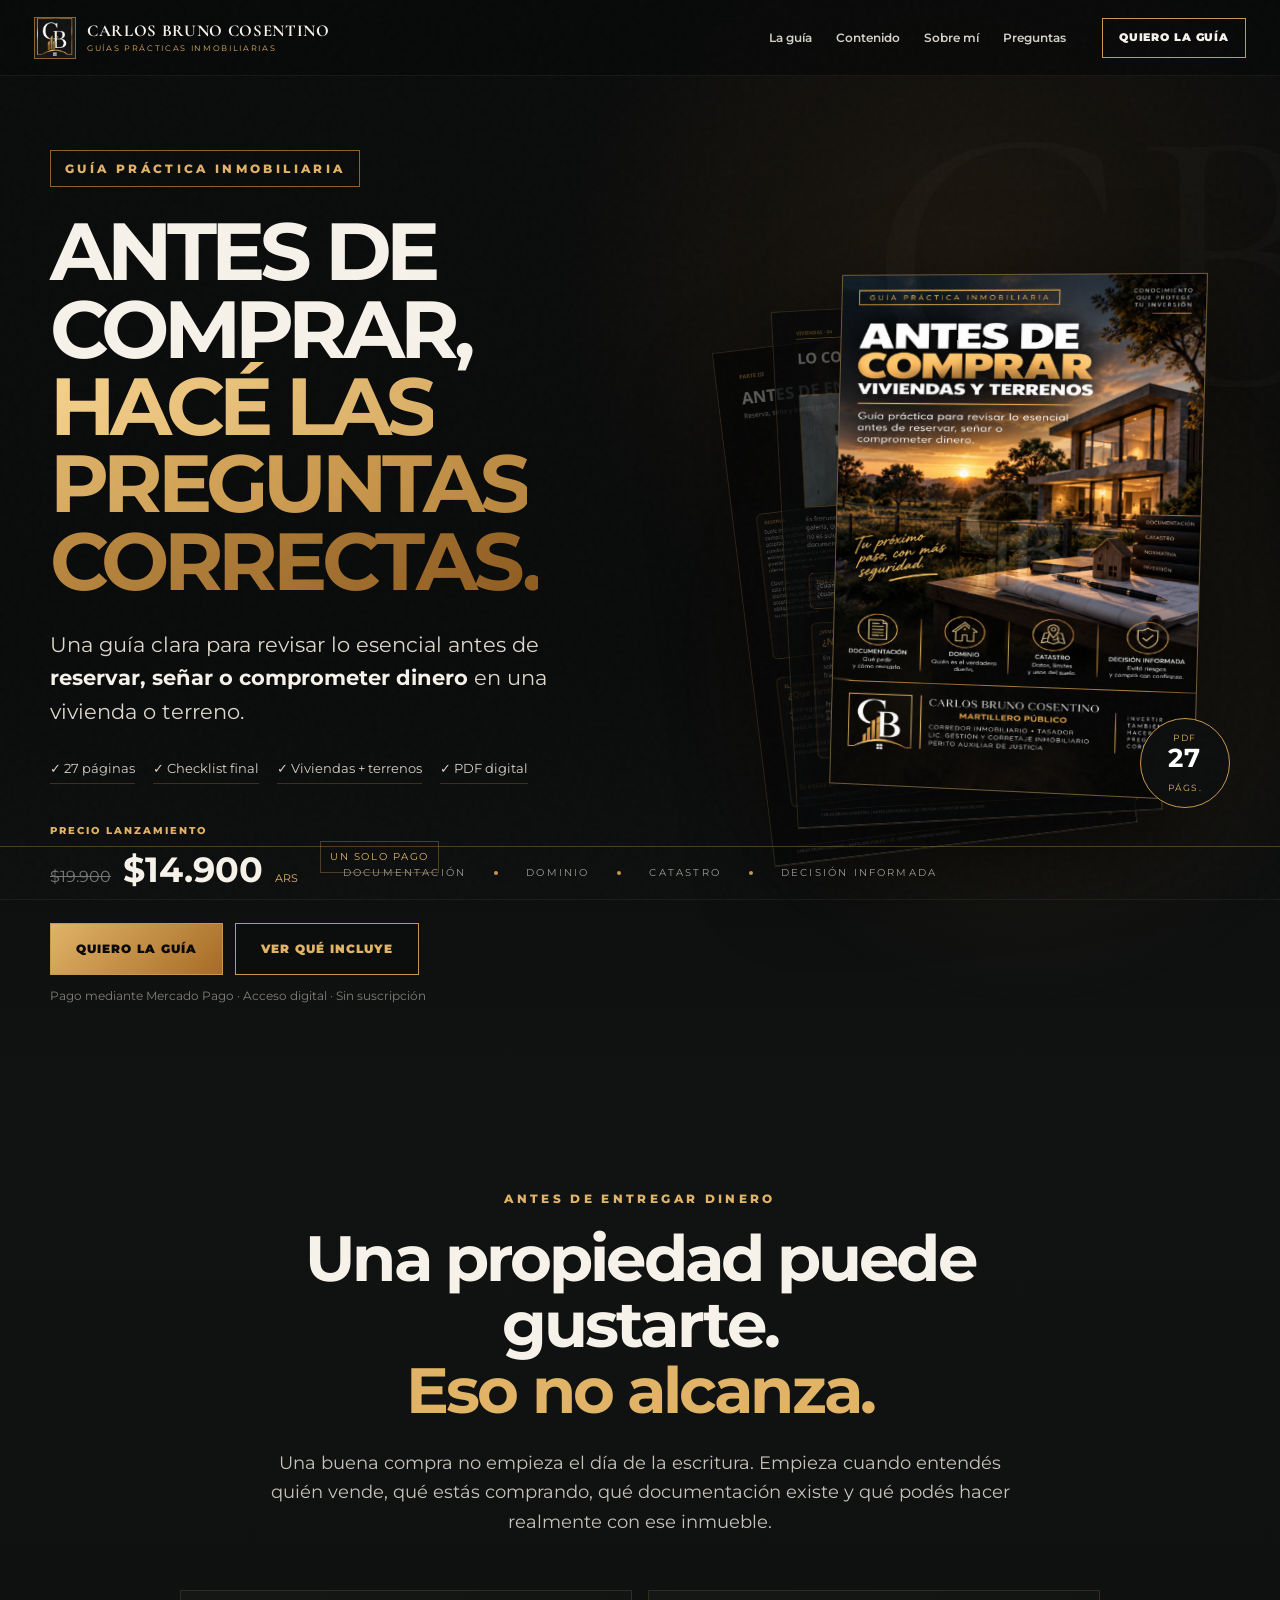
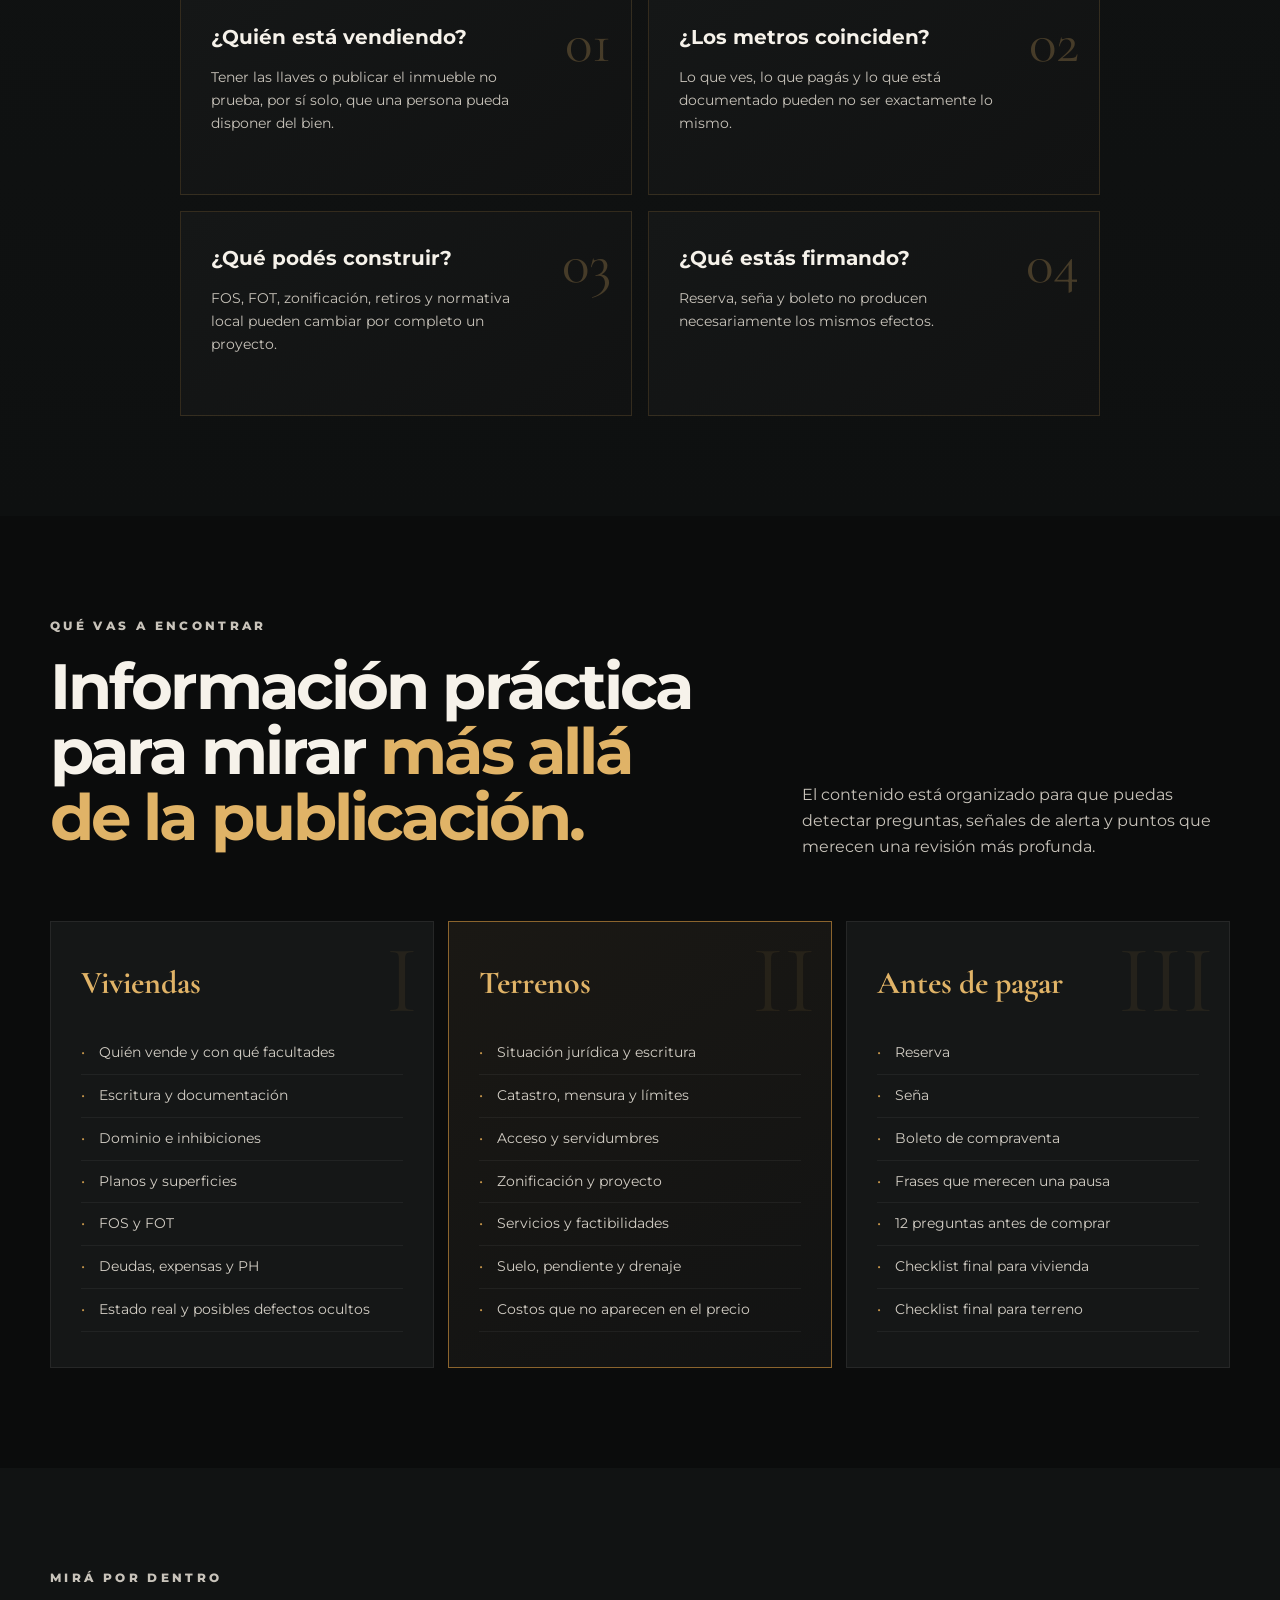
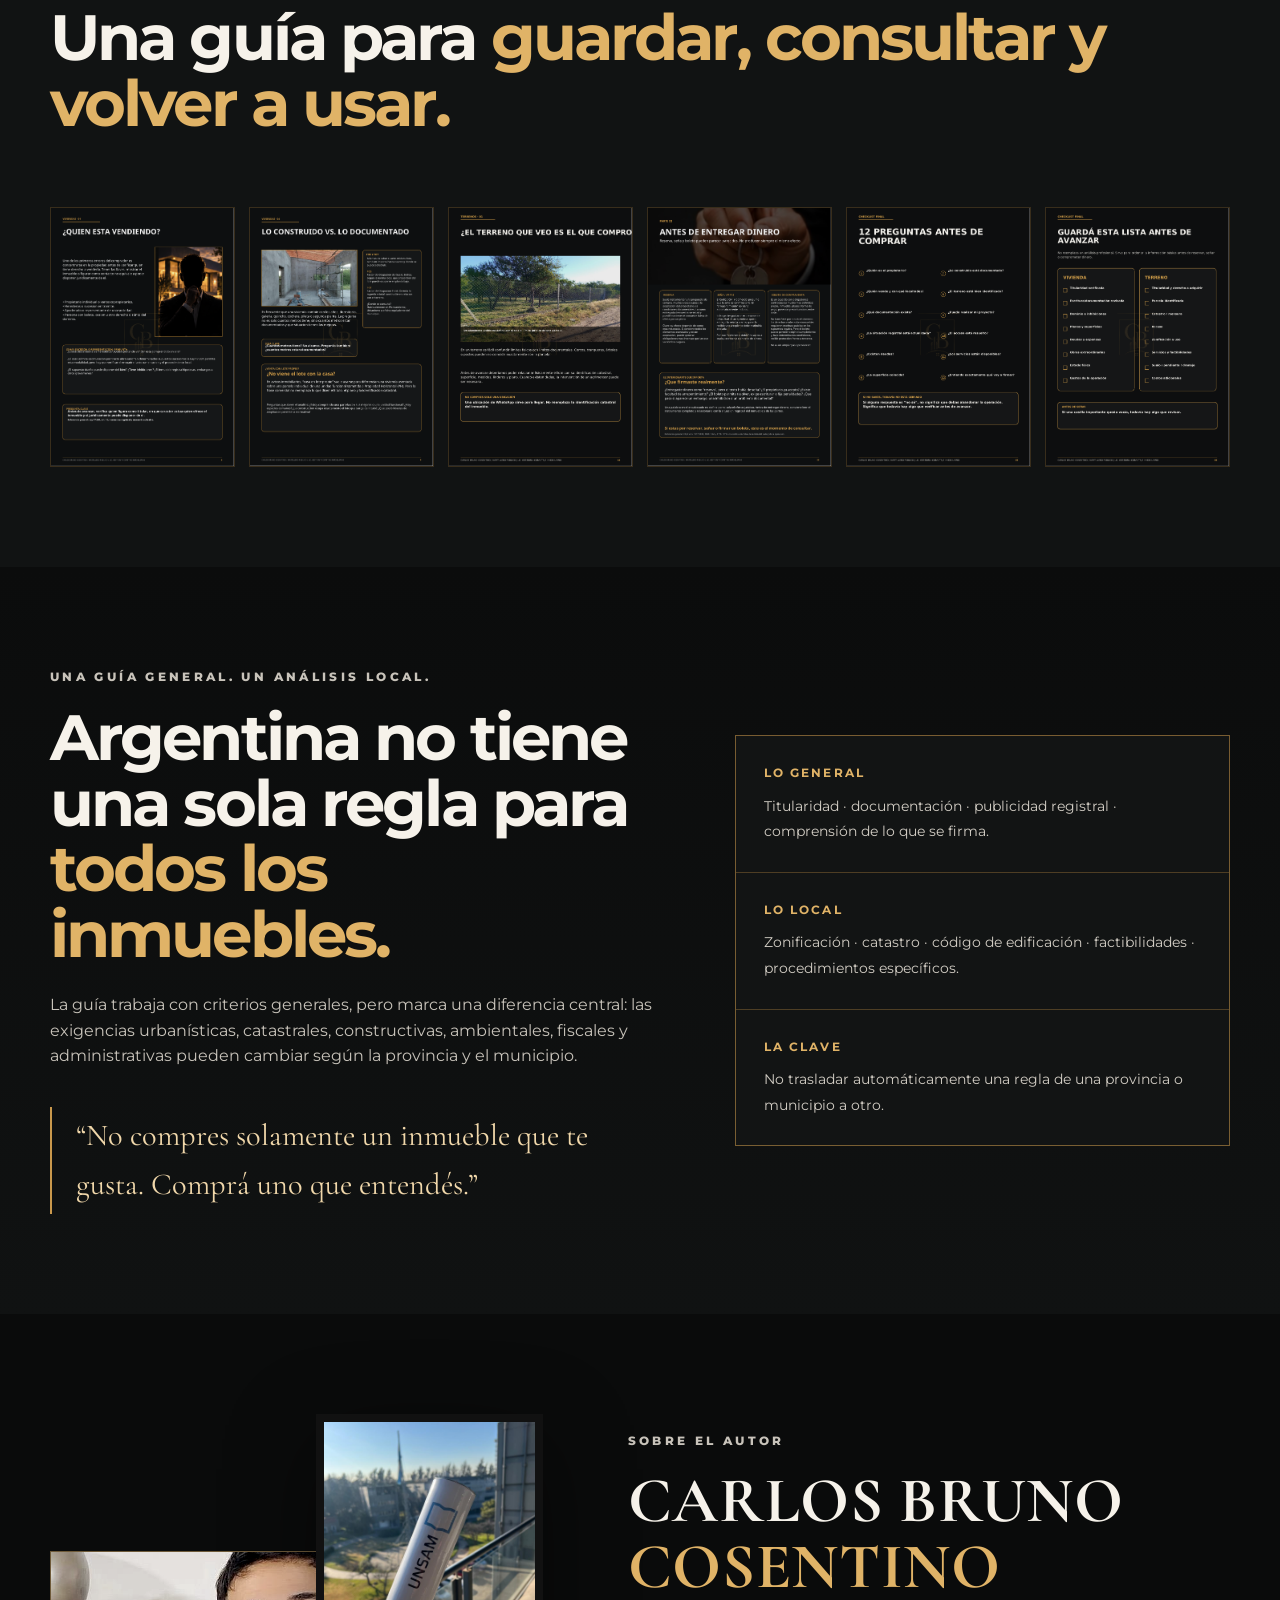
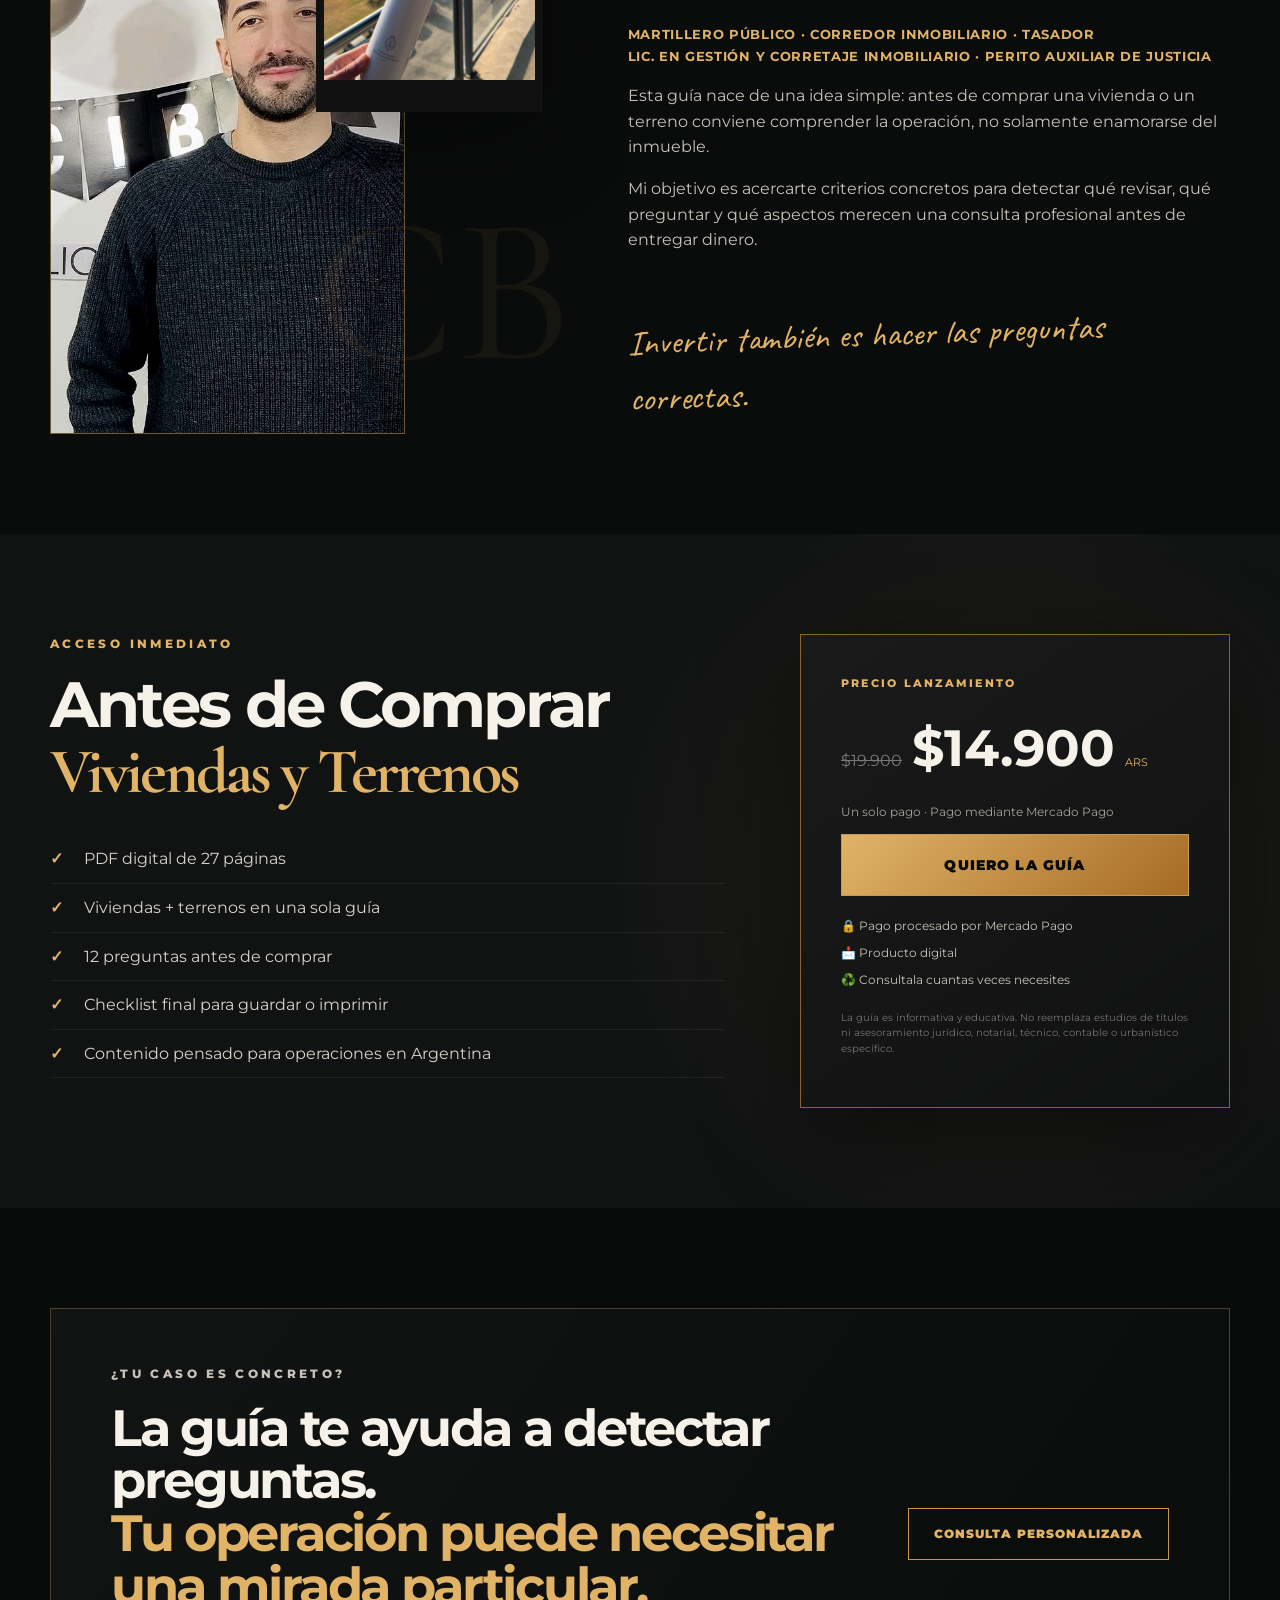
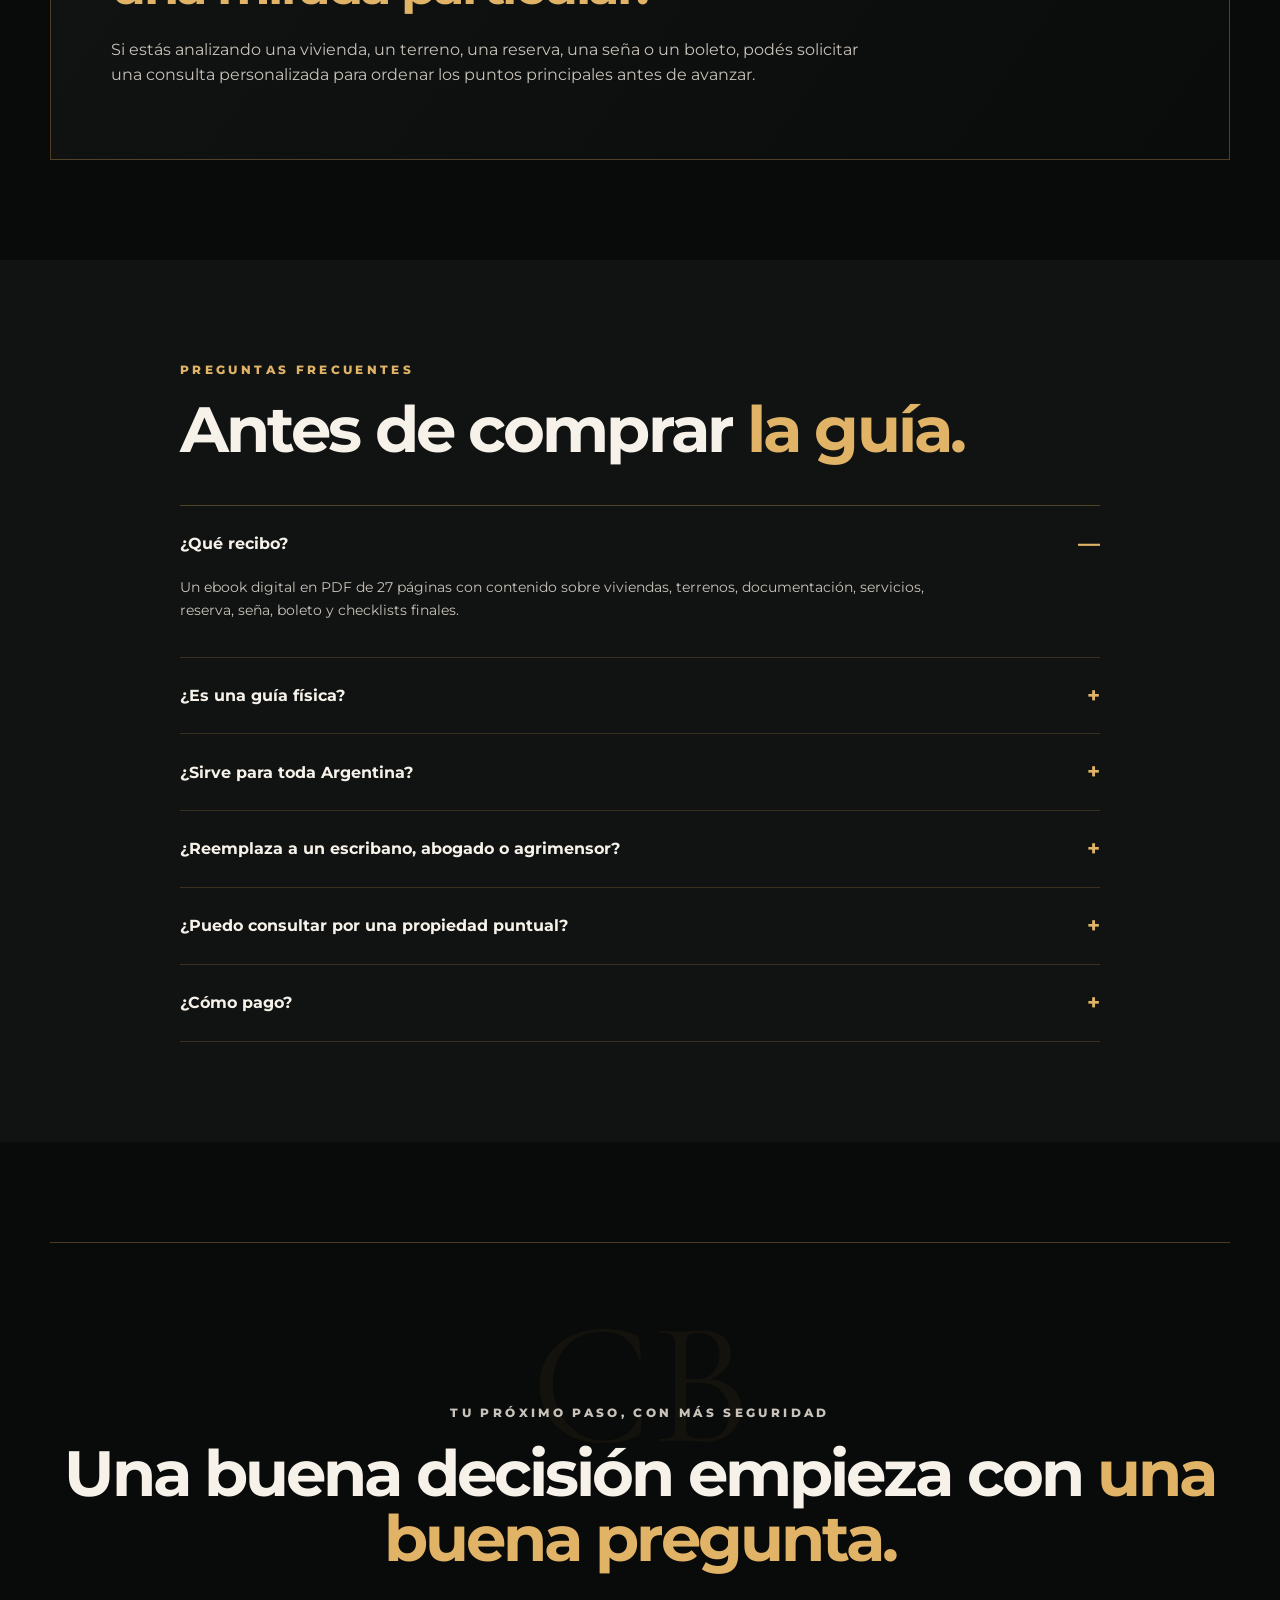
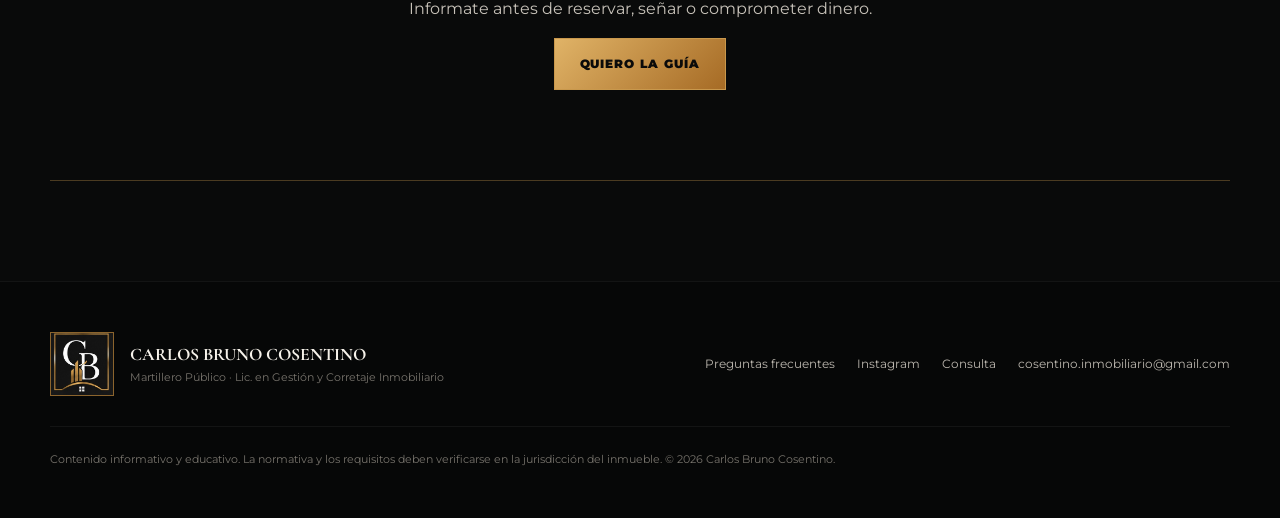
==== index.html @ 912abb5a "Add files via upload" ====
<!doctype html>
<html lang="es-AR">
<head>
  <meta charset="utf-8" />
  <meta name="viewport" content="width=device-width, initial-scale=1" />
  <meta name="theme-color" content="#0b0c0c" />
  <title>Antes de Comprar | Viviendas y Terrenos — Carlos Bruno Cosentino</title>
  <meta name="description" content="Guía práctica para revisar lo esencial antes de reservar, señar o comprometer dinero en la compra de una vivienda o terreno." />
  <meta property="og:title" content="Antes de Comprar — Viviendas y Terrenos" />
  <meta property="og:description" content="Qué revisar antes de reservar, señar o comprometer dinero." />
  <meta property="og:type" content="product" />
  <meta property="og:image" content="assets/ebook-cover.png" />
  <meta name="twitter:card" content="summary_large_image" />
  <link rel="icon" href="assets/favicon.png" />
  <link rel="preconnect" href="https://fonts.googleapis.com" />
  <link rel="preconnect" href="https://fonts.gstatic.com" crossorigin />
  <link href="https://fonts.googleapis.com/css2?family=Caveat:wght@600&family=Cormorant+Garamond:wght@600;700&family=Montserrat:wght@400;500;600;700;800;900&display=swap" rel="stylesheet" />
  <link rel="stylesheet" href="styles.css" />
  <script type="application/ld+json">
  {
    "@context":"https://schema.org",
    "@type":"Product",
    "name":"Antes de Comprar — Viviendas y Terrenos",
    "description":"Guía práctica para revisar lo esencial antes de reservar, señar o comprometer dinero.",
    "brand":{"@type":"Brand","name":"Carlos Bruno Cosentino"},
    "offers":{"@type":"Offer","priceCurrency":"ARS","price":"14900","availability":"https://schema.org/InStock"}
  }
  </script>
</head>
<body>
  <div class="noise" aria-hidden="true"></div>

  <header class="site-header">
    <a class="brand" href="#inicio" aria-label="Inicio">
      <img src="assets/logo-cb.png" alt="Logo CB" />
      <span>
        <b>CARLOS BRUNO COSENTINO</b>
        <small>GUÍAS PRÁCTICAS INMOBILIARIAS</small>
      </span>
    </a>
    <nav aria-label="Principal">
      <a href="#guia">La guía</a>
      <a href="#contenido">Contenido</a>
      <a href="#autor">Sobre mí</a>
      <a href="#faq">Preguntas</a>
    </nav>
    <a class="btn btn-small js-buy" href="#comprar">QUIERO LA GUÍA</a>
  </header>

  <main>
    <section id="inicio" class="hero section-dark">
      <div class="hero-glow"></div>
      <div class="wrap hero-grid">
        <div class="hero-copy reveal">
          <div class="eyebrow">GUÍA PRÁCTICA INMOBILIARIA</div>
          <h1>Antes de comprar,<br><span>hacé las preguntas correctas.</span></h1>
          <p class="lead">Una guía clara para revisar lo esencial antes de <strong>reservar, señar o comprometer dinero</strong> en una vivienda o terreno.</p>

          <div class="hero-points">
            <span>✓ 27 páginas</span>
            <span>✓ Checklist final</span>
            <span>✓ Viviendas + terrenos</span>
            <span>✓ PDF digital</span>
          </div>

          <div class="price-line">
            <div>
              <small>PRECIO LANZAMIENTO</small>
              <div class="prices"><del data-regular>$19.900</del><strong data-launch>$14.900</strong><em>ARS</em></div>
            </div>
            <span class="badge">UN SOLO PAGO</span>
          </div>

          <div class="hero-actions">
            <a class="btn btn-primary js-buy" href="#comprar">QUIERO LA GUÍA</a>
            <a class="btn btn-ghost" href="#contenido">VER QUÉ INCLUYE</a>
          </div>
          <p class="microcopy">Pago mediante Mercado Pago · Acceso digital · Sin suscripción</p>
          <div id="countdown" class="countdown" hidden></div>
        </div>

        <div class="book-stage reveal delay-1" aria-label="Vista previa del ebook">
          <div class="book-shadow"></div>
          <div class="book-pages back-one"><img src="assets/page-23.png" alt="Vista previa de una página del ebook" /></div>
          <div class="book-pages back-two"><img src="assets/page-9.png" alt="Vista previa de una página del ebook" /></div>
          <div class="book-cover"><img src="assets/ebook-cover.png" alt="Portada Antes de Comprar — Viviendas y Terrenos" /></div>
          <div class="book-stamp">PDF<br><b>27</b><br>PÁGS.</div>
        </div>
      </div>
      <div class="trust-strip">
        <span>DOCUMENTACIÓN</span><i></i><span>DOMINIO</span><i></i><span>CATASTRO</span><i></i><span>DECISIÓN INFORMADA</span>
      </div>
    </section>

    <section id="guia" class="section problem-section">
      <div class="wrap narrow">
        <p class="kicker">ANTES DE ENTREGAR DINERO</p>
        <h2>Una propiedad puede gustarte.<br><span>Eso no alcanza.</span></h2>
        <p class="intro">Una buena compra no empieza el día de la escritura. Empieza cuando entendés quién vende, qué estás comprando, qué documentación existe y qué podés hacer realmente con ese inmueble.</p>

        <div class="question-grid">
          <article><span>01</span><h3>¿Quién está vendiendo?</h3><p>Tener las llaves o publicar el inmueble no prueba, por sí solo, que una persona pueda disponer del bien.</p></article>
          <article><span>02</span><h3>¿Los metros coinciden?</h3><p>Lo que ves, lo que pagás y lo que está documentado pueden no ser exactamente lo mismo.</p></article>
          <article><span>03</span><h3>¿Qué podés construir?</h3><p>FOS, FOT, zonificación, retiros y normativa local pueden cambiar por completo un proyecto.</p></article>
          <article><span>04</span><h3>¿Qué estás firmando?</h3><p>Reserva, seña y boleto no producen necesariamente los mismos efectos.</p></article>
        </div>
      </div>
    </section>

    <section id="contenido" class="section contents-section">
      <div class="wrap">
        <div class="section-heading">
          <div>
            <p class="kicker">QUÉ VAS A ENCONTRAR</p>
            <h2>Información práctica para mirar <span>más allá de la publicación.</span></h2>
          </div>
          <p>El contenido está organizado para que puedas detectar preguntas, señales de alerta y puntos que merecen una revisión más profunda.</p>
        </div>

        <div class="content-cards">
          <article class="content-card">
            <div class="num">I</div>
            <h3>Viviendas</h3>
            <ul>
              <li>Quién vende y con qué facultades</li>
              <li>Escritura y documentación</li>
              <li>Dominio e inhibiciones</li>
              <li>Planos y superficies</li>
              <li>FOS y FOT</li>
              <li>Deudas, expensas y PH</li>
              <li>Estado real y posibles defectos ocultos</li>
            </ul>
          </article>
          <article class="content-card highlighted">
            <div class="num">II</div>
            <h3>Terrenos</h3>
            <ul>
              <li>Situación jurídica y escritura</li>
              <li>Catastro, mensura y límites</li>
              <li>Acceso y servidumbres</li>
              <li>Zonificación y proyecto</li>
              <li>Servicios y factibilidades</li>
              <li>Suelo, pendiente y drenaje</li>
              <li>Costos que no aparecen en el precio</li>
            </ul>
          </article>
          <article class="content-card">
            <div class="num">III</div>
            <h3>Antes de pagar</h3>
            <ul>
              <li>Reserva</li>
              <li>Seña</li>
              <li>Boleto de compraventa</li>
              <li>Frases que merecen una pausa</li>
              <li>12 preguntas antes de comprar</li>
              <li>Checklist final para vivienda</li>
              <li>Checklist final para terreno</li>
            </ul>
          </article>
        </div>
      </div>
    </section>

    <section class="section preview-section">
      <div class="wrap">
        <div class="section-heading compact">
          <div>
            <p class="kicker">MIRÁ POR DENTRO</p>
            <h2>Una guía para <span>guardar, consultar y volver a usar.</span></h2>
          </div>
        </div>
        <div class="preview-grid">
          <button class="preview-item" data-image="assets/page-6.png"><img src="assets/page-6.png" alt="Página sobre quién está vendiendo"><span>Quién está vendiendo</span></button>
          <button class="preview-item" data-image="assets/page-9.png"><img src="assets/page-9.png" alt="Página sobre lo construido y documentado"><span>Lo construido vs. documentado</span></button>
          <button class="preview-item" data-image="assets/page-14.png"><img src="assets/page-14.png" alt="Página sobre identificación del terreno"><span>Identificación del terreno</span></button>
          <button class="preview-item" data-image="assets/page-23.png"><img src="assets/page-23.png" alt="Página sobre reserva seña y boleto"><span>Reserva, seña y boleto</span></button>
          <button class="preview-item" data-image="assets/page-25.png"><img src="assets/page-25.png" alt="Página de preguntas clave"><span>12 preguntas clave</span></button>
          <button class="preview-item" data-image="assets/page-26.png"><img src="assets/page-26.png" alt="Checklist final"><span>Checklist final</span></button>
        </div>
      </div>
    </section>

    <section class="section value-section">
      <div class="wrap value-grid">
        <div>
          <p class="kicker">UNA GUÍA GENERAL. UN ANÁLISIS LOCAL.</p>
          <h2>Argentina no tiene una sola regla para <span>todos los inmuebles.</span></h2>
          <p>La guía trabaja con criterios generales, pero marca una diferencia central: las exigencias urbanísticas, catastrales, constructivas, ambientales, fiscales y administrativas pueden cambiar según la provincia y el municipio.</p>
          <blockquote>“No compres solamente un inmueble que te gusta. Comprá uno que entendés.”</blockquote>
        </div>
        <div class="value-panel">
          <div><b>LO GENERAL</b><span>Titularidad · documentación · publicidad registral · comprensión de lo que se firma.</span></div>
          <div><b>LO LOCAL</b><span>Zonificación · catastro · código de edificación · factibilidades · procedimientos específicos.</span></div>
          <div><b>LA CLAVE</b><span>No trasladar automáticamente una regla de una provincia o municipio a otro.</span></div>
        </div>
      </div>
    </section>

    <section id="autor" class="section author-section">
      <div class="wrap author-grid">
        <div class="author-visual">
          <img class="author-photo" src="assets/autor.jpg" alt="Carlos Bruno Cosentino" />
          <img class="degree-photo" src="assets/titulo-unsam.jpg" alt="Título UNSAM" />
          <div class="author-watermark">CB</div>
        </div>
        <div class="author-copy">
          <p class="kicker">SOBRE EL AUTOR</p>
          <h2>Carlos Bruno<br><span>Cosentino</span></h2>
          <p class="credentials">Martillero Público · Corredor Inmobiliario · Tasador<br>Lic. en Gestión y Corretaje Inmobiliario · Perito Auxiliar de Justicia</p>
          <p>Esta guía nace de una idea simple: antes de comprar una vivienda o un terreno conviene comprender la operación, no solamente enamorarse del inmueble.</p>
          <p>Mi objetivo es acercarte criterios concretos para detectar qué revisar, qué preguntar y qué aspectos merecen una consulta profesional antes de entregar dinero.</p>
          <div class="signature">Invertir también es hacer las preguntas correctas.</div>
        </div>
      </div>
    </section>

    <section id="comprar" class="section offer-section">
      <div class="wrap offer-wrap">
        <div class="offer-copy">
          <p class="kicker">ACCESO INMEDIATO</p>
          <h2>Antes de Comprar<br><span>Viviendas y Terrenos</span></h2>
          <ul class="check-list">
            <li>PDF digital de 27 páginas</li>
            <li>Viviendas + terrenos en una sola guía</li>
            <li>12 preguntas antes de comprar</li>
            <li>Checklist final para guardar o imprimir</li>
            <li>Contenido pensado para operaciones en Argentina</li>
          </ul>
        </div>
        <div class="checkout-card">
          <div class="launch-label">PRECIO LANZAMIENTO</div>
          <div class="checkout-price"><del data-regular>$19.900</del><strong data-launch>$14.900</strong><span>ARS</span></div>
          <p>Un solo pago · Pago mediante Mercado Pago</p>
          <a class="btn btn-primary btn-wide js-buy" href="#">QUIERO LA GUÍA</a>
          <div class="checkout-security">
            <span>🔒 Pago procesado por Mercado Pago</span>
            <span>📩 Producto digital</span>
            <span>♻️ Consultala cuantas veces necesites</span>
          </div>
          <p class="tiny">La guía es informativa y educativa. No reemplaza estudios de títulos ni asesoramiento jurídico, notarial, técnico, contable o urbanístico específico.</p>
        </div>
      </div>
    </section>

    <section class="section consultation-section">
      <div class="wrap consultation-card">
        <div>
          <p class="kicker">¿TU CASO ES CONCRETO?</p>
          <h2>La guía te ayuda a detectar preguntas.<br><span>Tu operación puede necesitar una mirada particular.</span></h2>
          <p>Si estás analizando una vivienda, un terreno, una reserva, una seña o un boleto, podés solicitar una consulta personalizada para ordenar los puntos principales antes de avanzar.</p>
        </div>
        <a class="btn btn-ghost js-whatsapp" href="#">CONSULTA PERSONALIZADA</a>
      </div>
    </section>

    <section id="faq" class="section faq-section">
      <div class="wrap narrow">
        <p class="kicker">PREGUNTAS FRECUENTES</p>
        <h2>Antes de comprar <span>la guía.</span></h2>
        <div class="faq-list">
          <details open><summary>¿Qué recibo?</summary><p>Un ebook digital en PDF de 27 páginas con contenido sobre viviendas, terrenos, documentación, servicios, reserva, seña, boleto y checklists finales.</p></details>
          <details><summary>¿Es una guía física?</summary><p>No. Es un producto digital pensado para leer desde celular, tablet o computadora y guardar como material de consulta.</p></details>
          <details><summary>¿Sirve para toda Argentina?</summary><p>Presenta criterios generales. Las normas y procedimientos específicos pueden variar según la provincia, el municipio y las características concretas del inmueble.</p></details>
          <details><summary>¿Reemplaza a un escribano, abogado o agrimensor?</summary><p>No. Es material informativo y educativo. Cuando corresponda, la operación puede requerir la intervención de profesionales específicos.</p></details>
          <details><summary>¿Puedo consultar por una propiedad puntual?</summary><p>Sí. La consulta personalizada es un servicio separado de la compra del ebook.</p></details>
          <details><summary>¿Cómo pago?</summary><p>El botón de compra te lleva al entorno de Mercado Pago una vez configurado el Link de Pago.</p></details>
        </div>
      </div>
    </section>

    <section class="section final-section">
      <div class="wrap final-card">
        <div class="final-mark">CB</div>
        <p class="kicker">TU PRÓXIMO PASO, CON MÁS SEGURIDAD</p>
        <h2>Una buena decisión empieza con <span>una buena pregunta.</span></h2>
        <p>Informate antes de reservar, señar o comprometer dinero.</p>
        <a class="btn btn-primary js-buy" href="#comprar">QUIERO LA GUÍA</a>
      </div>
    </section>
  </main>

  <footer>
    <div class="wrap footer-grid">
      <div class="footer-brand"><img src="assets/logo-cb.png" alt="Logo CB" /><div><b>CARLOS BRUNO COSENTINO</b><span>Martillero Público · Lic. en Gestión y Corretaje Inmobiliario</span></div></div>
      <div class="footer-links"><a href="#faq">Preguntas frecuentes</a><a class="js-instagram" href="#">Instagram</a><a class="js-whatsapp" href="#">Consulta</a><a class="js-email" href="#">Email</a></div>
      <p class="legal">Contenido informativo y educativo. La normativa y los requisitos deben verificarse en la jurisdicción del inmueble. © <span id="year"></span> Carlos Bruno Cosentino.</p>
    </div>
  </footer>

  <a class="mobile-buy js-buy" href="#comprar"><span>QUIERO LA GUÍA</span><b data-launch>$14.900</b></a>

  <dialog id="configDialog" class="config-dialog">
    <button class="dialog-close" aria-label="Cerrar">×</button>
    <div class="dialog-icon">CB</div>
    <h3>Falta completar un dato de contacto</h3>
    <p>La landing está lista. Para activar el botón de compra, pegá tu Link de Pago en <code>config.js</code>.</p>
    <p class="dialog-note">La compra ya está conectada a Mercado Pago. Podés agregar WhatsApp más adelante si querés usarlo para consultas.</p>
  </dialog>

  <dialog id="imageDialog" class="image-dialog">
    <button class="dialog-close" aria-label="Cerrar">×</button>
    <img src="" alt="Vista ampliada del ebook" />
  </dialog>

  <script src="config.js"></script>
  <script src="script.js"></script>
</body>
</html>
---- styles.css ----
:root{
  --bg:#0b0c0c; --bg2:#111313; --panel:#151717; --panel2:#1a1c1c;
  --gold:#c9984c; --gold2:#e0b367; --gold3:#8b642d; --white:#f6f2ea;
  --muted:#c8c3ba; --muted2:#8f8d86; --line:rgba(201,152,76,.34);
  --shadow:0 25px 90px rgba(0,0,0,.45);
  --radius:22px; --wrap:1180px;
}
*{box-sizing:border-box} html{scroll-behavior:smooth} body{margin:0;background:var(--bg);color:var(--white);font-family:Montserrat,Arial,sans-serif;line-height:1.6;overflow-x:hidden} body::selection{background:var(--gold);color:#080808}
a{color:inherit;text-decoration:none} img{max-width:100%;display:block} button{font:inherit}
.noise{pointer-events:none;position:fixed;inset:0;z-index:1000;opacity:.025;background-image:url("data:image/svg+xml,%3Csvg viewBox='0 0 180 180' xmlns='http://www.w3.org/2000/svg'%3E%3Cfilter id='n'%3E%3CfeTurbulence type='fractalNoise' baseFrequency='.9' numOctaves='4' stitchTiles='stitch'/%3E%3C/filter%3E%3Crect width='100%25' height='100%25' filter='url(%23n)' opacity='.8'/%3E%3C/svg%3E")}
.wrap{width:min(calc(100% - 44px),var(--wrap));margin:auto}.narrow{max-width:920px}.section{padding:100px 0;position:relative}.section-dark{background:#090a0a}.kicker,.eyebrow{font-size:.75rem;letter-spacing:.28em;color:var(--gold2);font-weight:800}.kicker{margin:0 0 18px}.eyebrow{display:inline-flex;border:1px solid var(--gold3);padding:8px 14px;margin-bottom:26px}.section h2{font-size:clamp(2.1rem,5vw,4.4rem);line-height:1.03;margin:0 0 24px;letter-spacing:-.045em}.section h2 span{color:var(--gold2)}.intro{font-size:1.15rem;color:var(--muted);max-width:760px}.lead{font-size:clamp(1.05rem,2.1vw,1.3rem);color:#ddd7cc;max-width:690px}.lead strong{color:var(--white)}
.site-header{position:fixed;z-index:100;top:0;left:0;right:0;height:76px;display:flex;align-items:center;gap:36px;padding:0 34px;background:rgba(8,9,9,.78);backdrop-filter:blur(14px);border-bottom:1px solid rgba(255,255,255,.06)}.brand{display:flex;align-items:center;gap:11px;margin-right:auto}.brand img{width:42px;height:42px;object-fit:cover;object-position:left bottom;border:1px solid var(--gold3)}.brand span{display:grid;line-height:1.1}.brand b{font-family:"Cormorant Garamond",serif;font-size:1.04rem;letter-spacing:.04em}.brand small{font-size:.52rem;letter-spacing:.2em;color:var(--gold2);margin-top:4px}.site-header nav{display:flex;gap:24px;font-size:.77rem;font-weight:600;color:#d4d0c8}.site-header nav a:hover{color:var(--gold2)}
.btn{display:inline-flex;align-items:center;justify-content:center;border:1px solid var(--gold);min-height:52px;padding:0 25px;font-size:.78rem;font-weight:900;letter-spacing:.08em;transition:.22s ease;cursor:pointer}.btn:hover{transform:translateY(-2px);box-shadow:0 10px 40px rgba(201,152,76,.17)}.btn-primary{background:linear-gradient(135deg,var(--gold2),#a66b25);color:#0a0a0a}.btn-ghost{background:rgba(12,13,13,.55);color:var(--gold2)}.btn-small{min-height:40px;padding:0 16px;font-size:.68rem}.btn-wide{width:100%;min-height:62px;font-size:.9rem}
.hero{min-height:940px;padding:150px 0 72px;background:radial-gradient(circle at 75% 25%,rgba(191,130,46,.10),transparent 32%),linear-gradient(180deg,#0b0c0c,#0a0b0b 60%,#111313);overflow:hidden}.hero::after{content:"CB";position:absolute;right:-5%;top:8%;font-family:"Cormorant Garamond",serif;font-size:30vw;line-height:1;color:rgba(255,255,255,.018);pointer-events:none}.hero-glow{position:absolute;inset:auto -10% -15% auto;width:760px;height:760px;background:radial-gradient(circle,rgba(208,151,69,.12),transparent 65%);filter:blur(10px)}.hero-grid{display:grid;grid-template-columns:1.03fr .97fr;gap:70px;align-items:center}.hero-copy h1{font-size:clamp(3rem,6.3vw,6.2rem);line-height:.96;letter-spacing:-.065em;margin:0 0 28px;text-transform:uppercase}.hero-copy h1 span{display:inline;background:linear-gradient(135deg,#f5d28e,var(--gold),#8d5b20);background-clip:text;-webkit-background-clip:text;color:transparent}.hero-points{display:flex;flex-wrap:wrap;gap:9px 18px;margin:30px 0;color:#d7d1c8;font-size:.83rem}.hero-points span{border-bottom:1px solid rgba(201,152,76,.26);padding-bottom:4px}.price-line{display:flex;gap:22px;align-items:center;margin:32px 0 25px}.price-line small{font-size:.62rem;letter-spacing:.2em;color:var(--gold2);font-weight:800}.prices{display:flex;align-items:baseline;gap:12px}.prices del{color:#777;font-size:1rem}.prices strong{font-size:2.2rem;color:var(--white)}.prices em{font-size:.7rem;color:var(--gold2);font-style:normal}.badge{border:1px solid var(--line);color:var(--gold2);font-size:.62rem;letter-spacing:.16em;padding:7px 9px}.hero-actions{display:flex;gap:12px;flex-wrap:wrap}.microcopy{color:#817f78;font-size:.72rem;margin-top:12px}.countdown{margin-top:14px;color:var(--gold2);font-size:.78rem;font-weight:700}
.book-stage{height:660px;position:relative;perspective:1200px}.book-cover,.book-pages{position:absolute;right:6%;top:20px;width:68%;aspect-ratio:1/1.414;overflow:hidden;border:1px solid rgba(226,178,102,.45);box-shadow:var(--shadow);background:#111}.book-cover{z-index:3;transform:rotateY(-7deg) rotateZ(1.5deg)}.book-pages{filter:brightness(.55);opacity:.72}.book-pages.back-one{z-index:1;transform:translate(-90px,55px) rotateZ(-7deg)}.book-pages.back-two{z-index:2;transform:translate(-48px,28px) rotateZ(-3deg)}.book-cover img,.book-pages img{width:100%;height:100%;object-fit:cover}.book-shadow{position:absolute;inset:10% 0 5% 2%;background:radial-gradient(ellipse,rgba(0,0,0,.72),transparent 65%);filter:blur(20px)}.book-stamp{position:absolute;z-index:5;right:0;bottom:16%;width:90px;height:90px;border-radius:50%;background:#0d0e0e;border:1px solid var(--gold);color:var(--gold2);display:grid;place-content:center;text-align:center;font-size:.56rem;letter-spacing:.15em;line-height:1.15}.book-stamp b{font-size:1.6rem;color:white}.trust-strip{position:absolute;bottom:0;left:0;right:0;min-height:54px;border-top:1px solid var(--line);border-bottom:1px solid rgba(255,255,255,.05);display:flex;justify-content:center;align-items:center;gap:28px;color:#9f9b93;font-size:.62rem;letter-spacing:.22em}.trust-strip i{width:4px;height:4px;border-radius:50%;background:var(--gold)}
.problem-section{background:linear-gradient(180deg,#111313,#0e1010)}.problem-section .intro{text-align:center;margin:0 auto 54px}.problem-section .kicker,.problem-section h2{text-align:center}.question-grid{display:grid;grid-template-columns:repeat(2,1fr);gap:16px}.question-grid article{padding:30px;border:1px solid rgba(201,152,76,.18);background:linear-gradient(145deg,#151717,#111212);position:relative;min-height:205px}.question-grid article:hover{border-color:rgba(201,152,76,.55)}.question-grid span{font-family:"Cormorant Garamond",serif;color:rgba(226,179,103,.25);font-size:3.6rem;position:absolute;right:20px;top:6px}.question-grid h3{font-size:1.25rem;margin:0 0 13px}.question-grid p{color:var(--muted);font-size:.9rem;margin:0;max-width:85%}
.contents-section{background:#0b0c0c}.section-heading{display:grid;grid-template-columns:1.1fr .7fr;gap:80px;align-items:end;margin-bottom:46px}.section-heading p{color:var(--muted)}.section-heading.compact{grid-template-columns:1fr}.content-cards{display:grid;grid-template-columns:repeat(3,1fr);gap:14px}.content-card{padding:35px 30px;background:var(--panel);border:1px solid rgba(255,255,255,.07);position:relative;overflow:hidden}.content-card.highlighted{border-color:var(--gold3);background:linear-gradient(150deg,#1a1814,#121313)}.content-card .num{font-family:"Cormorant Garamond",serif;font-size:6rem;color:rgba(201,152,76,.09);position:absolute;right:15px;top:-18px}.content-card h3{font-family:"Cormorant Garamond",serif;font-size:2rem;color:var(--gold2);margin:0 0 24px}.content-card ul{list-style:none;padding:0;margin:0}.content-card li{padding:10px 0 10px 18px;border-bottom:1px solid rgba(255,255,255,.05);font-size:.85rem;color:#d3cec5;position:relative}.content-card li::before{content:"•";color:var(--gold);position:absolute;left:0}
.preview-section{background:#111313}.preview-grid{display:grid;grid-template-columns:repeat(6,1fr);gap:14px}.preview-item{appearance:none;border:1px solid rgba(201,152,76,.23);background:#0c0d0d;padding:0;cursor:zoom-in;position:relative;overflow:hidden}.preview-item img{aspect-ratio:1/1.414;object-fit:cover;transition:.35s ease}.preview-item:hover img{transform:scale(1.045);filter:brightness(.55)}.preview-item span{position:absolute;bottom:0;left:0;right:0;padding:30px 10px 12px;background:linear-gradient(transparent,rgba(0,0,0,.85));font-size:.62rem;font-weight:700;opacity:0;transform:translateY(5px);transition:.25s}.preview-item:hover span{opacity:1;transform:none}
.value-section{background:linear-gradient(180deg,#0b0c0c,#101212)}.value-grid{display:grid;grid-template-columns:1.1fr .9fr;gap:80px;align-items:center}.value-grid p{color:var(--muted)} blockquote{margin:38px 0 0;border-left:2px solid var(--gold);padding:5px 0 5px 24px;font-family:"Cormorant Garamond",serif;font-size:1.9rem;color:#f0d7aa}.value-panel{display:grid;gap:1px;background:var(--line);border:1px solid var(--line)}.value-panel>div{background:#121414;padding:28px}.value-panel b{display:block;color:var(--gold2);font-size:.72rem;letter-spacing:.18em;margin-bottom:10px}.value-panel span{color:#d2cdc4;font-size:.88rem}
.author-section{background:#0a0b0b}.author-grid{display:grid;grid-template-columns:.9fr 1.1fr;gap:85px;align-items:center}.author-visual{height:620px;position:relative}.author-photo{width:72%;height:78%;object-fit:cover;position:absolute;left:0;bottom:0;border:1px solid rgba(201,152,76,.55);filter:saturate(.72) contrast(1.08)}.degree-photo{position:absolute;right:0;top:0;width:46%;height:48%;object-fit:cover;border:8px solid #111;border-bottom:32px solid #111;box-shadow:var(--shadow)}.author-watermark{font-family:"Cormorant Garamond",serif;font-size:13rem;color:rgba(201,152,76,.07);position:absolute;right:-6%;bottom:-4%}.author-copy h2{font-family:"Cormorant Garamond",serif;text-transform:uppercase;letter-spacing:.01em}.credentials{color:var(--gold2)!important;font-size:.84rem;font-weight:700;text-transform:uppercase;letter-spacing:.05em}.author-copy p{color:var(--muted);max-width:650px}.signature{font-family:Caveat,cursive;font-size:2.2rem;color:var(--gold2);margin-top:36px;transform:rotate(-2deg);display:inline-block}
.offer-section{background:radial-gradient(circle at 78% 50%,rgba(201,152,76,.09),transparent 38%),#111313}.offer-wrap{display:grid;grid-template-columns:1fr 430px;gap:75px;align-items:center}.offer-copy h2 span{font-family:"Cormorant Garamond",serif}.check-list{list-style:none;padding:0;margin:30px 0}.check-list li{position:relative;padding:11px 0 11px 34px;border-bottom:1px solid rgba(255,255,255,.06);color:#d7d1c8}.check-list li::before{content:"✓";position:absolute;left:0;color:var(--gold2);font-weight:900}.checkout-card{background:linear-gradient(145deg,#191a19,#101111);padding:40px;border:1px solid var(--gold3);box-shadow:var(--shadow)}.launch-label{font-size:.7rem;color:var(--gold2);letter-spacing:.2em;font-weight:800}.checkout-price{display:flex;align-items:baseline;gap:10px;margin:14px 0 6px}.checkout-price del{color:#777}.checkout-price strong{font-size:3.2rem}.checkout-price span{color:var(--gold2);font-size:.68rem}.checkout-card>p{color:#a6a29b;font-size:.78rem}.checkout-security{display:grid;gap:8px;margin:20px 0;color:#c8c2b9;font-size:.75rem}.tiny{font-size:.64rem!important;line-height:1.55!important;color:#74736e!important}
.consultation-section{background:#090a0a}.consultation-card{border:1px solid rgba(201,152,76,.35);padding:55px 60px;display:grid;grid-template-columns:1fr auto;gap:50px;align-items:center;background:linear-gradient(125deg,#121414,#0a0b0b)}.consultation-card h2{font-size:clamp(1.9rem,4vw,3.5rem)}.consultation-card p{color:var(--muted);max-width:800px}
.faq-section{background:#111313}.faq-list{margin-top:42px;border-top:1px solid var(--line)}details{border-bottom:1px solid rgba(201,152,76,.22);padding:20px 0}summary{cursor:pointer;font-weight:700;font-size:1rem;list-style:none;display:flex;justify-content:space-between;align-items:center}summary::-webkit-details-marker{display:none}summary::after{content:"+";font-size:1.4rem;color:var(--gold2)}details[open] summary::after{content:"—"}details p{color:var(--muted);font-size:.9rem;max-width:750px}
.final-section{background:#090a0a}.final-card{text-align:center;border-top:1px solid var(--line);border-bottom:1px solid var(--line);padding-top:90px;padding-bottom:90px;overflow:hidden}.final-mark{font-family:"Cormorant Garamond",serif;font-size:11rem;line-height:.6;color:rgba(201,152,76,.06);margin-bottom:-35px}.final-card p{color:var(--muted)}
footer{padding:50px 0;background:#060707;border-top:1px solid rgba(255,255,255,.05)}.footer-grid{display:grid;grid-template-columns:1fr auto;gap:30px;align-items:center}.footer-brand{display:flex;align-items:center;gap:16px}.footer-brand img{width:64px;height:64px;object-fit:cover;object-position:left bottom;border:1px solid var(--gold3)}.footer-brand div{display:grid}.footer-brand b{font-family:"Cormorant Garamond",serif;font-size:1.1rem}.footer-brand span,.legal{color:#77736c;font-size:.67rem}.footer-links{display:flex;gap:22px;color:#bcb7af;font-size:.72rem}.legal{grid-column:1/-1;margin:0;border-top:1px solid rgba(255,255,255,.05);padding-top:24px}
.mobile-buy{display:none}.config-dialog,.image-dialog{border:1px solid var(--gold3);background:#101212;color:var(--white);box-shadow:0 30px 120px #000;padding:35px;max-width:520px}.config-dialog::backdrop,.image-dialog::backdrop{background:rgba(0,0,0,.8);backdrop-filter:blur(5px)}.dialog-close{position:absolute;right:12px;top:8px;border:0;background:none;color:white;font-size:1.8rem;cursor:pointer}.dialog-icon{font-family:"Cormorant Garamond",serif;color:var(--gold2);font-size:4rem;line-height:1}.config-dialog h3{font-size:1.45rem}.config-dialog p{color:var(--muted);font-size:.85rem}.config-dialog code{color:var(--gold2)}.dialog-note{font-size:.72rem!important}.image-dialog{max-width:min(850px,92vw);padding:15px}.image-dialog img{max-height:88vh;margin:auto}
.reveal{opacity:0;transform:translateY(18px);animation:reveal .8s ease forwards}.reveal.delay-1{animation-delay:.15s}@keyframes reveal{to{opacity:1;transform:none}}
@media(max-width:1050px){.site-header nav{display:none}.hero-grid{grid-template-columns:1fr .75fr;gap:25px}.book-stage{height:580px}.preview-grid{grid-template-columns:repeat(3,1fr)}.content-cards{grid-template-columns:1fr}.content-card{min-height:auto}.offer-wrap{grid-template-columns:1fr 390px}.section-heading{grid-template-columns:1fr;gap:10px}.author-grid,.value-grid{gap:45px}.consultation-card{grid-template-columns:1fr}.consultation-card .btn{justify-self:start}}
@media(max-width:760px){.wrap{width:min(calc(100% - 30px),var(--wrap))}.section{padding:72px 0}.site-header{height:64px;padding:0 15px}.brand span{display:none}.brand img{width:40px;height:40px}.site-header .btn-small{display:none}.hero{padding-top:110px;min-height:auto;padding-bottom:95px}.hero-grid{grid-template-columns:1fr}.hero-copy h1{font-size:clamp(3rem,15vw,5rem)}.hero-copy .lead{font-size:1rem}.price-line{align-items:flex-start}.hero-actions .btn{width:100%}.book-stage{height:590px;margin-top:18px}.book-cover{right:12%;width:70%}.book-pages.back-one{transform:translate(-58px,50px) rotateZ(-7deg)}.book-pages.back-two{transform:translate(-30px,26px) rotateZ(-3deg)}.book-stamp{right:2%;bottom:10%;width:74px;height:74px}.trust-strip{gap:10px;font-size:.48rem;letter-spacing:.07em;padding:0 12px}.trust-strip i{display:none}.question-grid{grid-template-columns:1fr}.question-grid article{min-height:auto}.section h2{font-size:clamp(2rem,11vw,3.3rem)}.preview-grid{grid-template-columns:repeat(2,1fr);gap:8px}.value-grid,.author-grid,.offer-wrap{grid-template-columns:1fr}.author-visual{height:520px}.author-copy{order:-1}.checkout-card{padding:28px 22px}.consultation-card{padding:38px 26px}.footer-grid{grid-template-columns:1fr}.footer-links{flex-wrap:wrap}.mobile-buy{position:fixed;z-index:90;bottom:11px;left:12px;right:12px;height:58px;background:linear-gradient(135deg,var(--gold2),#a66b25);color:#080808;display:flex;align-items:center;justify-content:space-between;padding:0 19px;font-size:.72rem;font-weight:900;letter-spacing:.06em;box-shadow:0 15px 50px rgba(0,0,0,.55)}.mobile-buy b{font-size:1rem}.final-section{padding-bottom:110px}}
@media(max-width:430px){.hero-copy h1{font-size:14vw}.prices strong{font-size:1.9rem}.book-stage{height:510px}.preview-grid{grid-template-columns:1fr 1fr}.author-visual{height:450px}.author-photo{width:78%;height:75%}.degree-photo{width:48%;height:42%}.checkout-price strong{font-size:2.6rem}.footer-brand b{font-size:.95rem}}
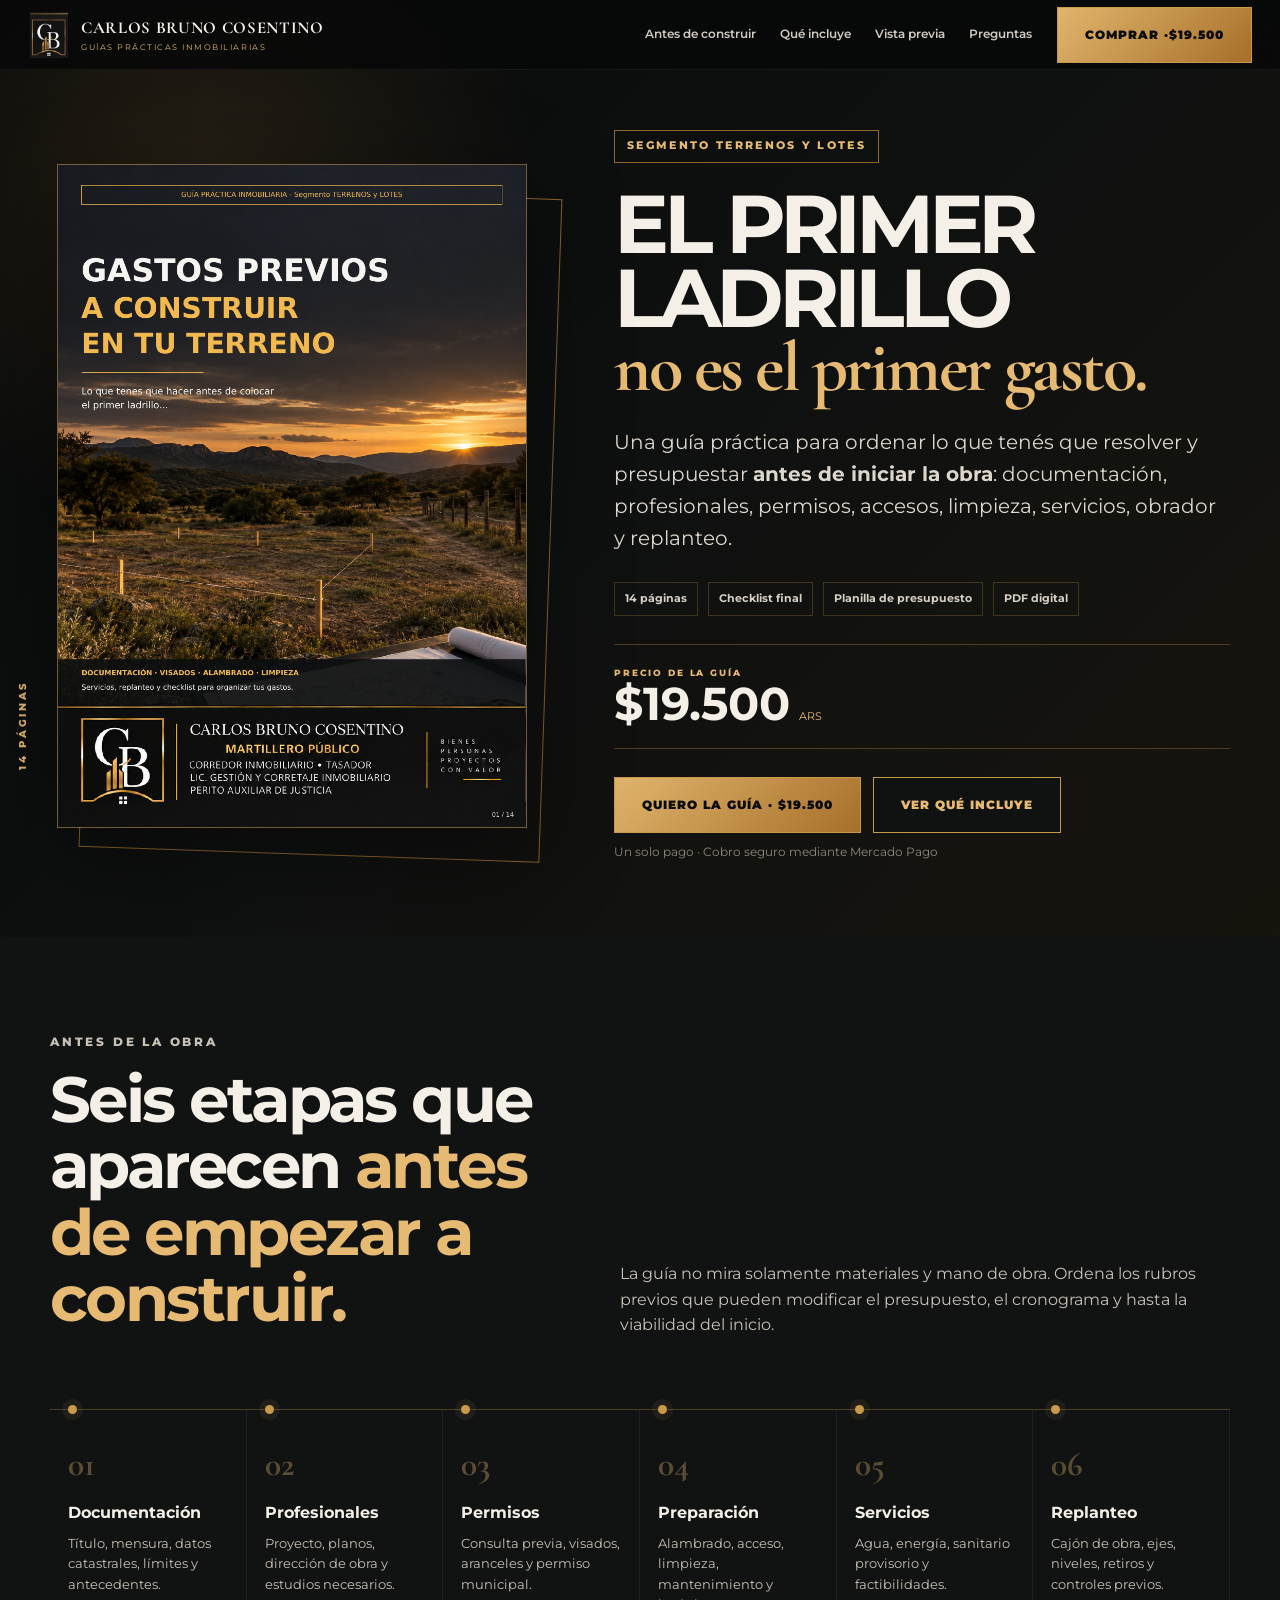
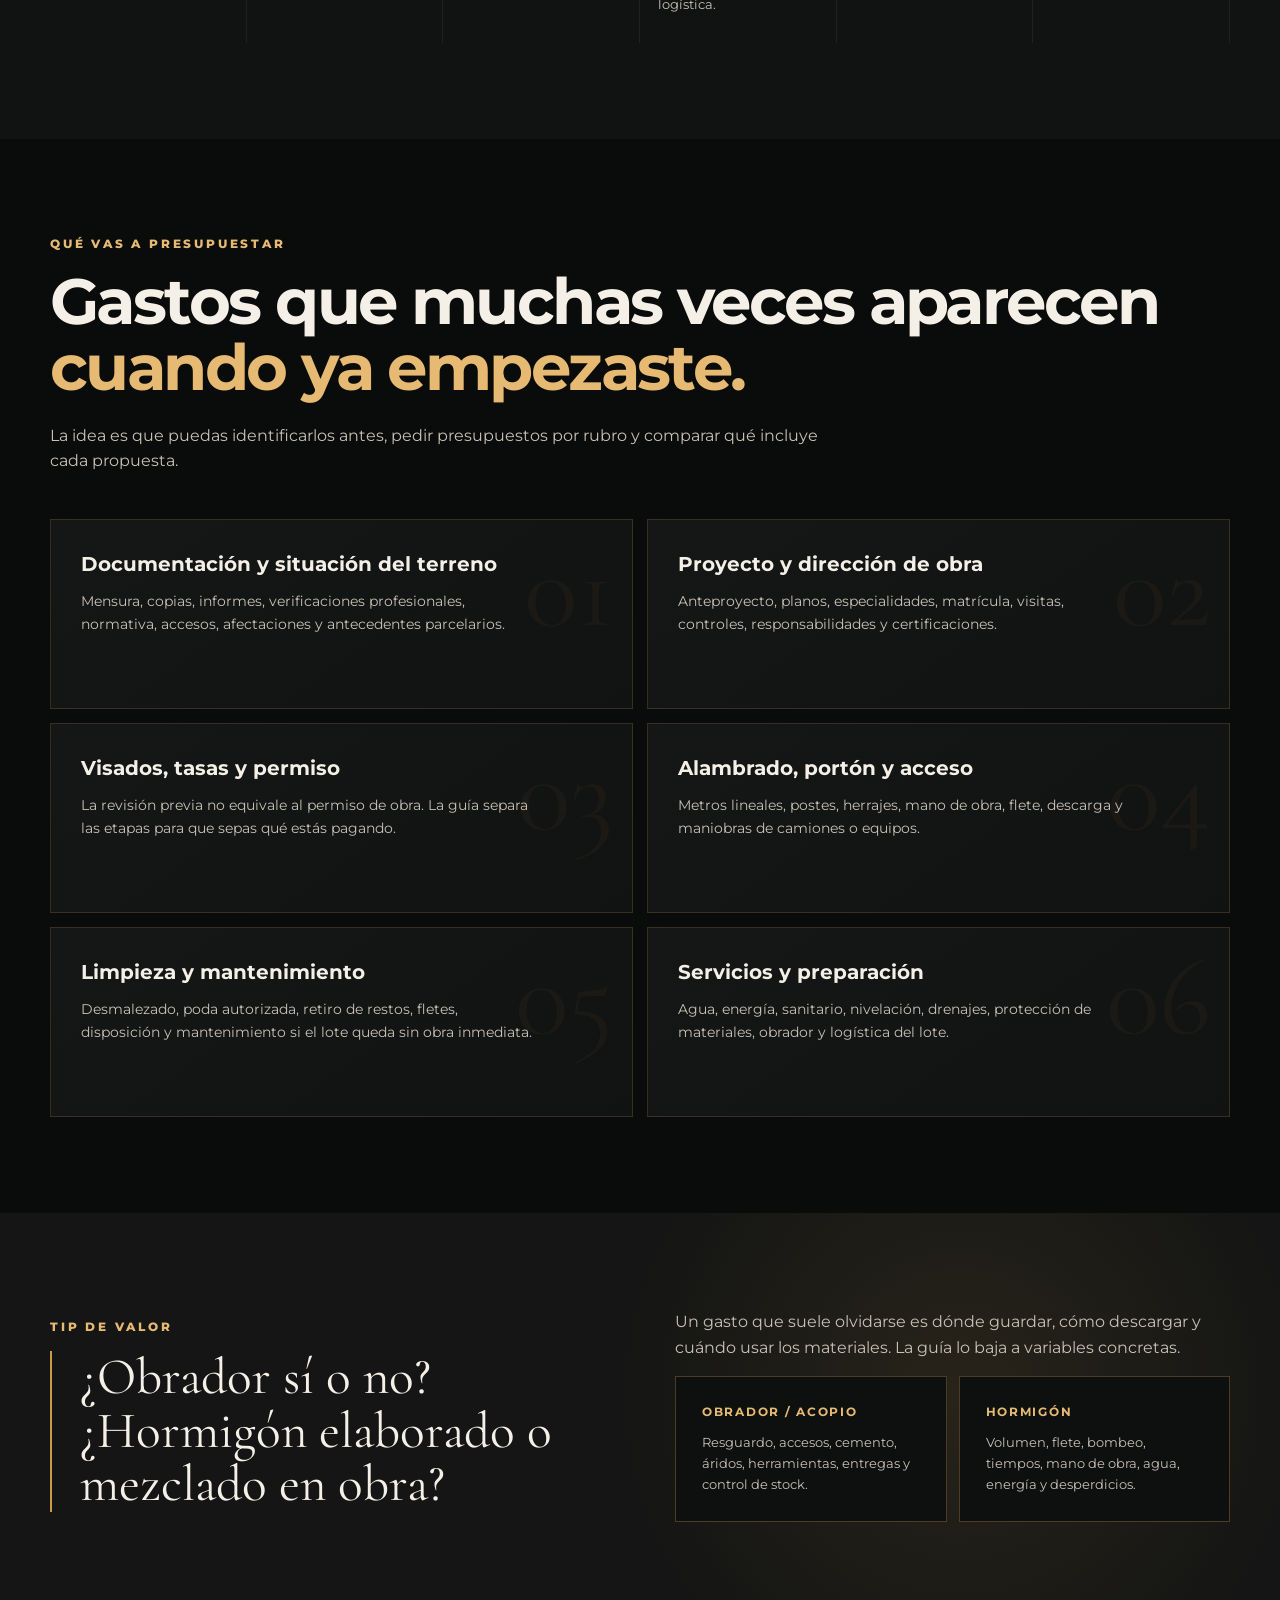
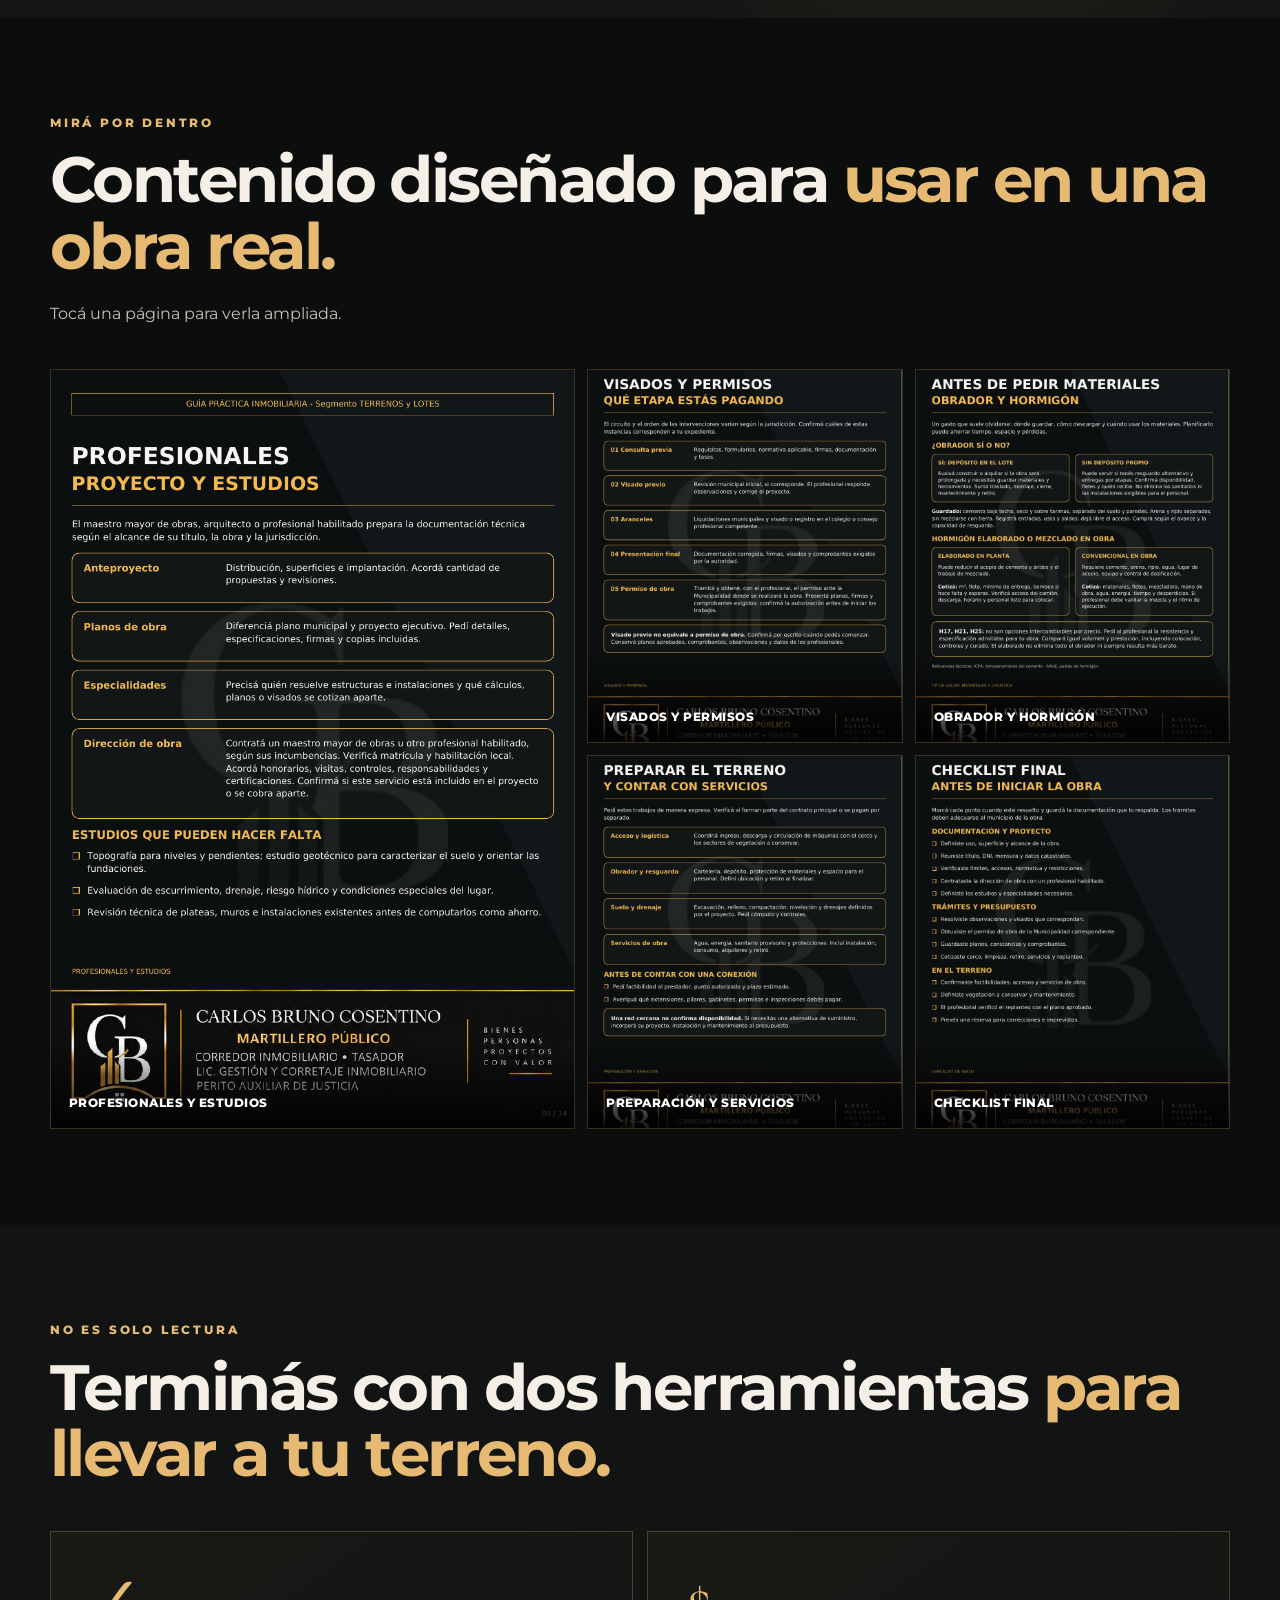
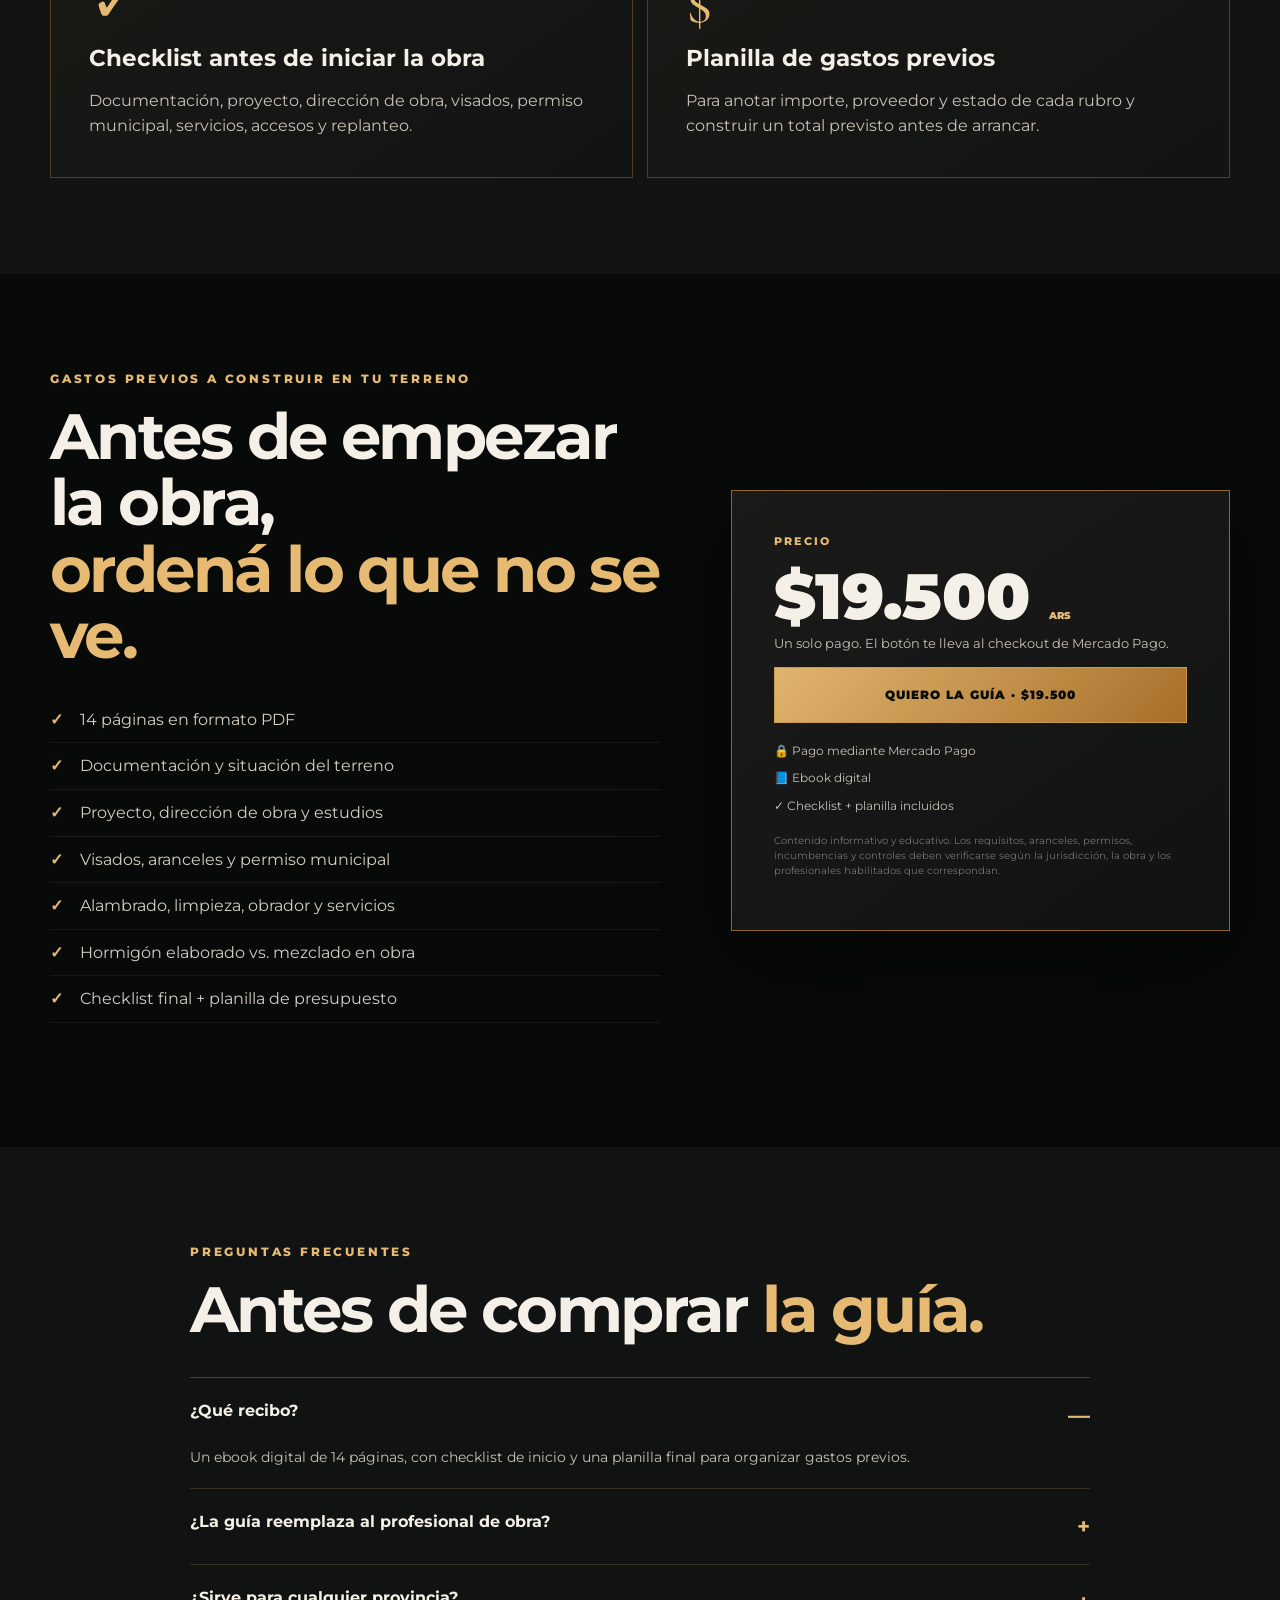
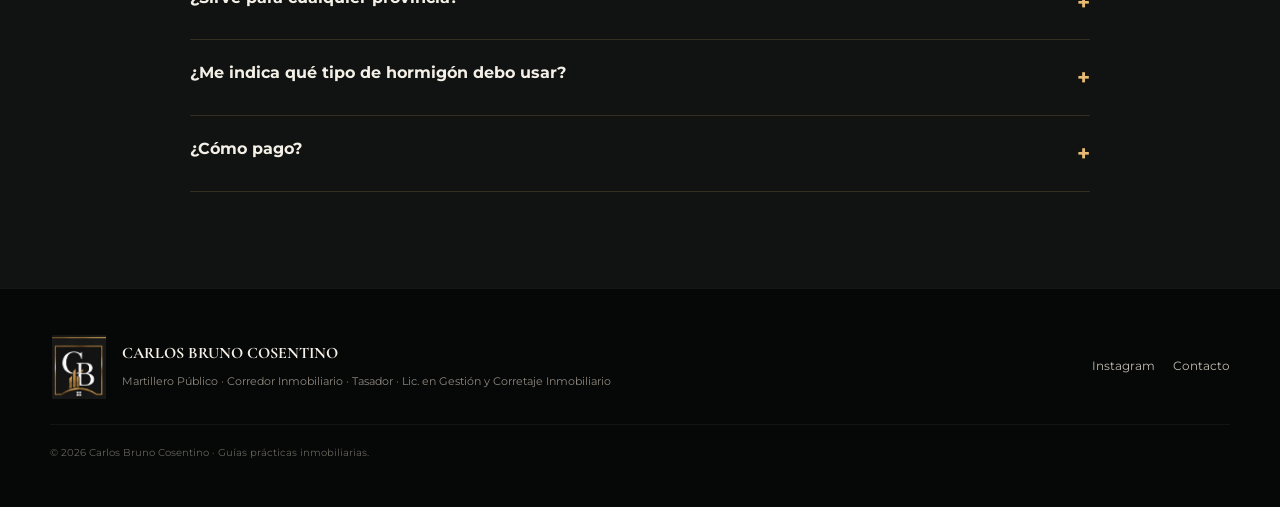
==== commit eb22a015: "Add files via upload" ====
--- a/index.html
+++ b/index.html
@@ -1,308 +1,243 @@
 <!doctype html>
 <html lang="es-AR">
 <head>
-  <meta charset="utf-8" />
-  <meta name="viewport" content="width=device-width, initial-scale=1" />
-  <meta name="theme-color" content="#0b0c0c" />
-  <title>Antes de Comprar | Viviendas y Terrenos — Carlos Bruno Cosentino</title>
-  <meta name="description" content="Guía práctica para revisar lo esencial antes de reservar, señar o comprometer dinero en la compra de una vivienda o terreno." />
-  <meta property="og:title" content="Antes de Comprar — Viviendas y Terrenos" />
-  <meta property="og:description" content="Qué revisar antes de reservar, señar o comprometer dinero." />
-  <meta property="og:type" content="product" />
-  <meta property="og:image" content="assets/ebook-cover.png" />
-  <meta name="twitter:card" content="summary_large_image" />
-  <link rel="icon" href="assets/favicon.png" />
-  <link rel="preconnect" href="https://fonts.googleapis.com" />
-  <link rel="preconnect" href="https://fonts.gstatic.com" crossorigin />
-  <link href="https://fonts.googleapis.com/css2?family=Caveat:wght@600&family=Cormorant+Garamond:wght@600;700&family=Montserrat:wght@400;500;600;700;800;900&display=swap" rel="stylesheet" />
-  <link rel="stylesheet" href="styles.css" />
+  <meta charset="utf-8">
+  <meta name="viewport" content="width=device-width,initial-scale=1">
+  <meta name="theme-color" content="#0a0b0b">
+  <title>Gastos Previos a Construir en tu Terreno | Carlos Bruno Cosentino</title>
+  <meta name="description" content="Guía práctica inmobiliaria para organizar documentación, profesionales, permisos, servicios, obrador y gastos antes de iniciar la obra.">
+  <meta property="og:title" content="Gastos Previos a Construir en tu Terreno">
+  <meta property="og:description" content="Lo que tenés que prever antes de colocar el primer ladrillo.">
+  <meta property="og:type" content="product">
+  <meta property="og:image" content="assets/ebook-gastos-previos.png">
+  <link rel="icon" href="assets/favicon.png">
+  <link rel="preconnect" href="https://fonts.googleapis.com">
+  <link rel="preconnect" href="https://fonts.gstatic.com" crossorigin>
+  <link href="https://fonts.googleapis.com/css2?family=Cormorant+Garamond:wght@600;700&family=Montserrat:wght@400;500;600;700;800;900&display=swap" rel="stylesheet">
+  <link rel="stylesheet" href="styles.css">
   <script type="application/ld+json">
   {
     "@context":"https://schema.org",
     "@type":"Product",
-    "name":"Antes de Comprar — Viviendas y Terrenos",
-    "description":"Guía práctica para revisar lo esencial antes de reservar, señar o comprometer dinero.",
+    "name":"Gastos Previos a Construir en tu Terreno",
+    "description":"Guía práctica para organizar gastos y tareas antes del inicio de obra.",
     "brand":{"@type":"Brand","name":"Carlos Bruno Cosentino"},
-    "offers":{"@type":"Offer","priceCurrency":"ARS","price":"14900","availability":"https://schema.org/InStock"}
+    "offers":{"@type":"Offer","priceCurrency":"ARS","price":"19500","availability":"https://schema.org/InStock"}
   }
   </script>
 </head>
 <body>
-  <div class="noise" aria-hidden="true"></div>
-
-  <header class="site-header">
-    <a class="brand" href="#inicio" aria-label="Inicio">
-      <img src="assets/logo-cb.png" alt="Logo CB" />
-      <span>
-        <b>CARLOS BRUNO COSENTINO</b>
-        <small>GUÍAS PRÁCTICAS INMOBILIARIAS</small>
-      </span>
-    </a>
-    <nav aria-label="Principal">
-      <a href="#guia">La guía</a>
-      <a href="#contenido">Contenido</a>
-      <a href="#autor">Sobre mí</a>
-      <a href="#faq">Preguntas</a>
-    </nav>
-    <a class="btn btn-small js-buy" href="#comprar">QUIERO LA GUÍA</a>
-  </header>
-
-  <main>
-    <section id="inicio" class="hero section-dark">
-      <div class="hero-glow"></div>
-      <div class="wrap hero-grid">
-        <div class="hero-copy reveal">
-          <div class="eyebrow">GUÍA PRÁCTICA INMOBILIARIA</div>
-          <h1>Antes de comprar,<br><span>hacé las preguntas correctas.</span></h1>
-          <p class="lead">Una guía clara para revisar lo esencial antes de <strong>reservar, señar o comprometer dinero</strong> en una vivienda o terreno.</p>
-
-          <div class="hero-points">
-            <span>✓ 27 páginas</span>
-            <span>✓ Checklist final</span>
-            <span>✓ Viviendas + terrenos</span>
-            <span>✓ PDF digital</span>
-          </div>
-
-          <div class="price-line">
-            <div>
-              <small>PRECIO LANZAMIENTO</small>
-              <div class="prices"><del data-regular>$19.900</del><strong data-launch>$14.900</strong><em>ARS</em></div>
-            </div>
-            <span class="badge">UN SOLO PAGO</span>
-          </div>
-
-          <div class="hero-actions">
-            <a class="btn btn-primary js-buy" href="#comprar">QUIERO LA GUÍA</a>
-            <a class="btn btn-ghost" href="#contenido">VER QUÉ INCLUYE</a>
-          </div>
-          <p class="microcopy">Pago mediante Mercado Pago · Acceso digital · Sin suscripción</p>
-          <div id="countdown" class="countdown" hidden></div>
-        </div>
-
-        <div class="book-stage reveal delay-1" aria-label="Vista previa del ebook">
-          <div class="book-shadow"></div>
-          <div class="book-pages back-one"><img src="assets/page-23.png" alt="Vista previa de una página del ebook" /></div>
-          <div class="book-pages back-two"><img src="assets/page-9.png" alt="Vista previa de una página del ebook" /></div>
-          <div class="book-cover"><img src="assets/ebook-cover.png" alt="Portada Antes de Comprar — Viviendas y Terrenos" /></div>
-          <div class="book-stamp">PDF<br><b>27</b><br>PÁGS.</div>
-        </div>
-      </div>
-      <div class="trust-strip">
-        <span>DOCUMENTACIÓN</span><i></i><span>DOMINIO</span><i></i><span>CATASTRO</span><i></i><span>DECISIÓN INFORMADA</span>
-      </div>
-    </section>
-
-    <section id="guia" class="section problem-section">
-      <div class="wrap narrow">
-        <p class="kicker">ANTES DE ENTREGAR DINERO</p>
-        <h2>Una propiedad puede gustarte.<br><span>Eso no alcanza.</span></h2>
-        <p class="intro">Una buena compra no empieza el día de la escritura. Empieza cuando entendés quién vende, qué estás comprando, qué documentación existe y qué podés hacer realmente con ese inmueble.</p>
-
-        <div class="question-grid">
-          <article><span>01</span><h3>¿Quién está vendiendo?</h3><p>Tener las llaves o publicar el inmueble no prueba, por sí solo, que una persona pueda disponer del bien.</p></article>
-          <article><span>02</span><h3>¿Los metros coinciden?</h3><p>Lo que ves, lo que pagás y lo que está documentado pueden no ser exactamente lo mismo.</p></article>
-          <article><span>03</span><h3>¿Qué podés construir?</h3><p>FOS, FOT, zonificación, retiros y normativa local pueden cambiar por completo un proyecto.</p></article>
-          <article><span>04</span><h3>¿Qué estás firmando?</h3><p>Reserva, seña y boleto no producen necesariamente los mismos efectos.</p></article>
-        </div>
-      </div>
-    </section>
-
-    <section id="contenido" class="section contents-section">
-      <div class="wrap">
-        <div class="section-heading">
-          <div>
-            <p class="kicker">QUÉ VAS A ENCONTRAR</p>
-            <h2>Información práctica para mirar <span>más allá de la publicación.</span></h2>
-          </div>
-          <p>El contenido está organizado para que puedas detectar preguntas, señales de alerta y puntos que merecen una revisión más profunda.</p>
-        </div>
-
-        <div class="content-cards">
-          <article class="content-card">
-            <div class="num">I</div>
-            <h3>Viviendas</h3>
-            <ul>
-              <li>Quién vende y con qué facultades</li>
-              <li>Escritura y documentación</li>
-              <li>Dominio e inhibiciones</li>
-              <li>Planos y superficies</li>
-              <li>FOS y FOT</li>
-              <li>Deudas, expensas y PH</li>
-              <li>Estado real y posibles defectos ocultos</li>
-            </ul>
-          </article>
-          <article class="content-card highlighted">
-            <div class="num">II</div>
-            <h3>Terrenos</h3>
-            <ul>
-              <li>Situación jurídica y escritura</li>
-              <li>Catastro, mensura y límites</li>
-              <li>Acceso y servidumbres</li>
-              <li>Zonificación y proyecto</li>
-              <li>Servicios y factibilidades</li>
-              <li>Suelo, pendiente y drenaje</li>
-              <li>Costos que no aparecen en el precio</li>
-            </ul>
-          </article>
-          <article class="content-card">
-            <div class="num">III</div>
-            <h3>Antes de pagar</h3>
-            <ul>
-              <li>Reserva</li>
-              <li>Seña</li>
-              <li>Boleto de compraventa</li>
-              <li>Frases que merecen una pausa</li>
-              <li>12 preguntas antes de comprar</li>
-              <li>Checklist final para vivienda</li>
-              <li>Checklist final para terreno</li>
-            </ul>
-          </article>
-        </div>
-      </div>
-    </section>
-
-    <section class="section preview-section">
-      <div class="wrap">
-        <div class="section-heading compact">
-          <div>
-            <p class="kicker">MIRÁ POR DENTRO</p>
-            <h2>Una guía para <span>guardar, consultar y volver a usar.</span></h2>
-          </div>
-        </div>
-        <div class="preview-grid">
-          <button class="preview-item" data-image="assets/page-6.png"><img src="assets/page-6.png" alt="Página sobre quién está vendiendo"><span>Quién está vendiendo</span></button>
-          <button class="preview-item" data-image="assets/page-9.png"><img src="assets/page-9.png" alt="Página sobre lo construido y documentado"><span>Lo construido vs. documentado</span></button>
-          <button class="preview-item" data-image="assets/page-14.png"><img src="assets/page-14.png" alt="Página sobre identificación del terreno"><span>Identificación del terreno</span></button>
-          <button class="preview-item" data-image="assets/page-23.png"><img src="assets/page-23.png" alt="Página sobre reserva seña y boleto"><span>Reserva, seña y boleto</span></button>
-          <button class="preview-item" data-image="assets/page-25.png"><img src="assets/page-25.png" alt="Página de preguntas clave"><span>12 preguntas clave</span></button>
-          <button class="preview-item" data-image="assets/page-26.png"><img src="assets/page-26.png" alt="Checklist final"><span>Checklist final</span></button>
-        </div>
-      </div>
-    </section>
-
-    <section class="section value-section">
-      <div class="wrap value-grid">
+
+<header class="site-header">
+  <a class="brand" href="#inicio">
+    <img src="assets/logo-cb.png" alt="Logo CB">
+    <span><b>CARLOS BRUNO COSENTINO</b><small>GUÍAS PRÁCTICAS INMOBILIARIAS</small></span>
+  </a>
+  <nav>
+    <a href="#ruta">Antes de construir</a>
+    <a href="#contenido">Qué incluye</a>
+    <a href="#previews">Vista previa</a>
+    <a href="#faq">Preguntas</a>
+  </nav>
+  <a class="btn btn-primary js-buy" href="#">COMPRAR · <span data-price>$19.500</span></a>
+</header>
+
+<main>
+  <section id="inicio" class="hero">
+    <div class="wrap hero-grid">
+      <div class="cover-shell reveal">
+        <img src="assets/ebook-gastos-previos.png" alt="Portada Gastos Previos a Construir en tu Terreno">
+      </div>
+      <div class="hero-copy reveal">
+        <div class="eyebrow">SEGMENTO TERRENOS Y LOTES</div>
+        <h1>El primer ladrillo <span>no es el primer gasto.</span></h1>
+        <p class="lead">Una guía práctica para ordenar lo que tenés que resolver y presupuestar <strong>antes de iniciar la obra</strong>: documentación, profesionales, permisos, accesos, limpieza, servicios, obrador y replanteo.</p>
+
+        <div class="badges">
+          <span>14 páginas</span>
+          <span>Checklist final</span>
+          <span>Planilla de presupuesto</span>
+          <span>PDF digital</span>
+        </div>
+
+        <div class="price-box">
+          <div><small>PRECIO DE LA GUÍA</small><strong data-price>$19.500</strong> <em data-currency>ARS</em></div>
+        </div>
+
+        <div class="hero-cta">
+          <a class="btn btn-primary js-buy" href="#">QUIERO LA GUÍA · $19.500</a>
+          <a class="btn btn-dark" href="#contenido">VER QUÉ INCLUYE</a>
+        </div>
+        <p class="payment-note">Un solo pago · Cobro seguro mediante Mercado Pago</p>
+      </div>
+    </div>
+  </section>
+
+  <section id="ruta" class="section preflight">
+    <div class="wrap">
+      <div class="preflight-head reveal">
         <div>
-          <p class="kicker">UNA GUÍA GENERAL. UN ANÁLISIS LOCAL.</p>
-          <h2>Argentina no tiene una sola regla para <span>todos los inmuebles.</span></h2>
-          <p>La guía trabaja con criterios generales, pero marca una diferencia central: las exigencias urbanísticas, catastrales, constructivas, ambientales, fiscales y administrativas pueden cambiar según la provincia y el municipio.</p>
-          <blockquote>“No compres solamente un inmueble que te gusta. Comprá uno que entendés.”</blockquote>
-        </div>
-        <div class="value-panel">
-          <div><b>LO GENERAL</b><span>Titularidad · documentación · publicidad registral · comprensión de lo que se firma.</span></div>
-          <div><b>LO LOCAL</b><span>Zonificación · catastro · código de edificación · factibilidades · procedimientos específicos.</span></div>
-          <div><b>LA CLAVE</b><span>No trasladar automáticamente una regla de una provincia o municipio a otro.</span></div>
-        </div>
-      </div>
-    </section>
-
-    <section id="autor" class="section author-section">
-      <div class="wrap author-grid">
-        <div class="author-visual">
-          <img class="author-photo" src="assets/autor.jpg" alt="Carlos Bruno Cosentino" />
-          <img class="degree-photo" src="assets/titulo-unsam.jpg" alt="Título UNSAM" />
-          <div class="author-watermark">CB</div>
-        </div>
-        <div class="author-copy">
-          <p class="kicker">SOBRE EL AUTOR</p>
-          <h2>Carlos Bruno<br><span>Cosentino</span></h2>
-          <p class="credentials">Martillero Público · Corredor Inmobiliario · Tasador<br>Lic. en Gestión y Corretaje Inmobiliario · Perito Auxiliar de Justicia</p>
-          <p>Esta guía nace de una idea simple: antes de comprar una vivienda o un terreno conviene comprender la operación, no solamente enamorarse del inmueble.</p>
-          <p>Mi objetivo es acercarte criterios concretos para detectar qué revisar, qué preguntar y qué aspectos merecen una consulta profesional antes de entregar dinero.</p>
-          <div class="signature">Invertir también es hacer las preguntas correctas.</div>
-        </div>
-      </div>
-    </section>
-
-    <section id="comprar" class="section offer-section">
-      <div class="wrap offer-wrap">
-        <div class="offer-copy">
-          <p class="kicker">ACCESO INMEDIATO</p>
-          <h2>Antes de Comprar<br><span>Viviendas y Terrenos</span></h2>
-          <ul class="check-list">
-            <li>PDF digital de 27 páginas</li>
-            <li>Viviendas + terrenos en una sola guía</li>
-            <li>12 preguntas antes de comprar</li>
-            <li>Checklist final para guardar o imprimir</li>
-            <li>Contenido pensado para operaciones en Argentina</li>
-          </ul>
-        </div>
-        <div class="checkout-card">
-          <div class="launch-label">PRECIO LANZAMIENTO</div>
-          <div class="checkout-price"><del data-regular>$19.900</del><strong data-launch>$14.900</strong><span>ARS</span></div>
-          <p>Un solo pago · Pago mediante Mercado Pago</p>
-          <a class="btn btn-primary btn-wide js-buy" href="#">QUIERO LA GUÍA</a>
-          <div class="checkout-security">
-            <span>🔒 Pago procesado por Mercado Pago</span>
-            <span>📩 Producto digital</span>
-            <span>♻️ Consultala cuantas veces necesites</span>
-          </div>
-          <p class="tiny">La guía es informativa y educativa. No reemplaza estudios de títulos ni asesoramiento jurídico, notarial, técnico, contable o urbanístico específico.</p>
-        </div>
-      </div>
-    </section>
-
-    <section class="section consultation-section">
-      <div class="wrap consultation-card">
-        <div>
-          <p class="kicker">¿TU CASO ES CONCRETO?</p>
-          <h2>La guía te ayuda a detectar preguntas.<br><span>Tu operación puede necesitar una mirada particular.</span></h2>
-          <p>Si estás analizando una vivienda, un terreno, una reserva, una seña o un boleto, podés solicitar una consulta personalizada para ordenar los puntos principales antes de avanzar.</p>
-        </div>
-        <a class="btn btn-ghost js-whatsapp" href="#">CONSULTA PERSONALIZADA</a>
-      </div>
-    </section>
-
-    <section id="faq" class="section faq-section">
-      <div class="wrap narrow">
-        <p class="kicker">PREGUNTAS FRECUENTES</p>
-        <h2>Antes de comprar <span>la guía.</span></h2>
-        <div class="faq-list">
-          <details open><summary>¿Qué recibo?</summary><p>Un ebook digital en PDF de 27 páginas con contenido sobre viviendas, terrenos, documentación, servicios, reserva, seña, boleto y checklists finales.</p></details>
-          <details><summary>¿Es una guía física?</summary><p>No. Es un producto digital pensado para leer desde celular, tablet o computadora y guardar como material de consulta.</p></details>
-          <details><summary>¿Sirve para toda Argentina?</summary><p>Presenta criterios generales. Las normas y procedimientos específicos pueden variar según la provincia, el municipio y las características concretas del inmueble.</p></details>
-          <details><summary>¿Reemplaza a un escribano, abogado o agrimensor?</summary><p>No. Es material informativo y educativo. Cuando corresponda, la operación puede requerir la intervención de profesionales específicos.</p></details>
-          <details><summary>¿Puedo consultar por una propiedad puntual?</summary><p>Sí. La consulta personalizada es un servicio separado de la compra del ebook.</p></details>
-          <details><summary>¿Cómo pago?</summary><p>El botón de compra te lleva al entorno de Mercado Pago una vez configurado el Link de Pago.</p></details>
-        </div>
-      </div>
-    </section>
-
-    <section class="section final-section">
-      <div class="wrap final-card">
-        <div class="final-mark">CB</div>
-        <p class="kicker">TU PRÓXIMO PASO, CON MÁS SEGURIDAD</p>
-        <h2>Una buena decisión empieza con <span>una buena pregunta.</span></h2>
-        <p>Informate antes de reservar, señar o comprometer dinero.</p>
-        <a class="btn btn-primary js-buy" href="#comprar">QUIERO LA GUÍA</a>
-      </div>
-    </section>
-  </main>
-
-  <footer>
-    <div class="wrap footer-grid">
-      <div class="footer-brand"><img src="assets/logo-cb.png" alt="Logo CB" /><div><b>CARLOS BRUNO COSENTINO</b><span>Martillero Público · Lic. en Gestión y Corretaje Inmobiliario</span></div></div>
-      <div class="footer-links"><a href="#faq">Preguntas frecuentes</a><a class="js-instagram" href="#">Instagram</a><a class="js-whatsapp" href="#">Consulta</a><a class="js-email" href="#">Email</a></div>
-      <p class="legal">Contenido informativo y educativo. La normativa y los requisitos deben verificarse en la jurisdicción del inmueble. © <span id="year"></span> Carlos Bruno Cosentino.</p>
-    </div>
-  </footer>
-
-  <a class="mobile-buy js-buy" href="#comprar"><span>QUIERO LA GUÍA</span><b data-launch>$14.900</b></a>
-
-  <dialog id="configDialog" class="config-dialog">
-    <button class="dialog-close" aria-label="Cerrar">×</button>
-    <div class="dialog-icon">CB</div>
-    <h3>Falta completar un dato de contacto</h3>
-    <p>La landing está lista. Para activar el botón de compra, pegá tu Link de Pago en <code>config.js</code>.</p>
-    <p class="dialog-note">La compra ya está conectada a Mercado Pago. Podés agregar WhatsApp más adelante si querés usarlo para consultas.</p>
-  </dialog>
-
-  <dialog id="imageDialog" class="image-dialog">
-    <button class="dialog-close" aria-label="Cerrar">×</button>
-    <img src="" alt="Vista ampliada del ebook" />
-  </dialog>
-
-  <script src="config.js"></script>
-  <script src="script.js"></script>
+          <p class="kicker">ANTES DE LA OBRA</p>
+          <h2>Seis etapas que aparecen <span>antes de empezar a construir.</span></h2>
+        </div>
+        <p>La guía no mira solamente materiales y mano de obra. Ordena los rubros previos que pueden modificar el presupuesto, el cronograma y hasta la viabilidad del inicio.</p>
+      </div>
+
+      <div class="timeline reveal">
+        <article class="step"><b>01</b><h3>Documentación</h3><p>Título, mensura, datos catastrales, límites y antecedentes.</p></article>
+        <article class="step"><b>02</b><h3>Profesionales</h3><p>Proyecto, planos, dirección de obra y estudios necesarios.</p></article>
+        <article class="step"><b>03</b><h3>Permisos</h3><p>Consulta previa, visados, aranceles y permiso municipal.</p></article>
+        <article class="step"><b>04</b><h3>Preparación</h3><p>Alambrado, acceso, limpieza, mantenimiento y logística.</p></article>
+        <article class="step"><b>05</b><h3>Servicios</h3><p>Agua, energía, sanitario provisorio y factibilidades.</p></article>
+        <article class="step"><b>06</b><h3>Replanteo</h3><p>Cajón de obra, ejes, niveles, retiros y controles previos.</p></article>
+      </div>
+    </div>
+  </section>
+
+  <section id="contenido" class="section cost-section">
+    <div class="wrap">
+      <p class="kicker">QUÉ VAS A PRESUPUESTAR</p>
+      <h2>Gastos que muchas veces aparecen <span>cuando ya empezaste.</span></h2>
+      <p class="muted" style="max-width:790px">La idea es que puedas identificarlos antes, pedir presupuestos por rubro y comparar qué incluye cada propuesta.</p>
+
+      <div class="cost-grid">
+        <article class="cost-card reveal" data-num="01"><h3>Documentación y situación del terreno</h3><p>Mensura, copias, informes, verificaciones profesionales, normativa, accesos, afectaciones y antecedentes parcelarios.</p></article>
+        <article class="cost-card reveal" data-num="02"><h3>Proyecto y dirección de obra</h3><p>Anteproyecto, planos, especialidades, matrícula, visitas, controles, responsabilidades y certificaciones.</p></article>
+        <article class="cost-card reveal" data-num="03"><h3>Visados, tasas y permiso</h3><p>La revisión previa no equivale al permiso de obra. La guía separa las etapas para que sepas qué estás pagando.</p></article>
+        <article class="cost-card reveal" data-num="04"><h3>Alambrado, portón y acceso</h3><p>Metros lineales, postes, herrajes, mano de obra, flete, descarga y maniobras de camiones o equipos.</p></article>
+        <article class="cost-card reveal" data-num="05"><h3>Limpieza y mantenimiento</h3><p>Desmalezado, poda autorizada, retiro de restos, fletes, disposición y mantenimiento si el lote queda sin obra inmediata.</p></article>
+        <article class="cost-card reveal" data-num="06"><h3>Servicios y preparación</h3><p>Agua, energía, sanitario, nivelación, drenajes, protección de materiales, obrador y logística del lote.</p></article>
+      </div>
+    </div>
+  </section>
+
+  <section class="section tip-section">
+    <div class="wrap tip-wrap">
+      <div class="reveal">
+        <p class="kicker">TIP DE VALOR</p>
+        <div class="tip-quote">¿Obrador sí o no?<br>¿Hormigón elaborado o mezclado en obra?</div>
+      </div>
+      <div class="reveal">
+        <p class="muted">Un gasto que suele olvidarse es dónde guardar, cómo descargar y cuándo usar los materiales. La guía lo baja a variables concretas.</p>
+        <div class="compare">
+          <div class="compare-card"><b>OBRADOR / ACOPIO</b><p>Resguardo, accesos, cemento, áridos, herramientas, entregas y control de stock.</p></div>
+          <div class="compare-card"><b>HORMIGÓN</b><p>Volumen, flete, bombeo, tiempos, mano de obra, agua, energía y desperdicios.</p></div>
+        </div>
+      </div>
+    </div>
+  </section>
+
+  <section id="previews" class="section preview-section">
+    <div class="wrap">
+      <p class="kicker">MIRÁ POR DENTRO</p>
+      <h2>Contenido diseñado para <span>usar en una obra real.</span></h2>
+      <p class="muted">Tocá una página para verla ampliada.</p>
+
+      <div class="preview-strip reveal">
+        <button class="preview-card" data-image="assets/preview-profesionales.png" data-title="Profesionales, proyecto y estudios">
+          <img src="assets/preview-profesionales.png" alt="Vista previa profesionales y estudios"><span>PROFESIONALES Y ESTUDIOS</span>
+        </button>
+        <button class="preview-card" data-image="assets/preview-permisos.png" data-title="Visados y permisos">
+          <img src="assets/preview-permisos.png" alt="Vista previa visados y permisos"><span>VISADOS Y PERMISOS</span>
+        </button>
+        <button class="preview-card" data-image="assets/preview-obrador.png" data-title="Obrador y hormigón">
+          <img src="assets/preview-obrador.png" alt="Vista previa obrador y hormigón"><span>OBRADOR Y HORMIGÓN</span>
+        </button>
+        <button class="preview-card" data-image="assets/preview-servicios.png" data-title="Preparación y servicios">
+          <img src="assets/preview-servicios.png" alt="Vista previa servicios"><span>PREPARACIÓN Y SERVICIOS</span>
+        </button>
+        <button class="preview-card" data-image="assets/preview-checklist.png" data-title="Checklist final">
+          <img src="assets/preview-checklist.png" alt="Vista previa checklist"><span>CHECKLIST FINAL</span>
+        </button>
+      </div>
+    </div>
+  </section>
+
+  <section class="section tools">
+    <div class="wrap">
+      <p class="kicker">NO ES SOLO LECTURA</p>
+      <h2>Terminás con dos herramientas <span>para llevar a tu terreno.</span></h2>
+      <div class="tools-grid">
+        <article class="tool-card reveal">
+          <div class="icon">✓</div><h3>Checklist antes de iniciar la obra</h3>
+          <p>Documentación, proyecto, dirección de obra, visados, permiso municipal, servicios, accesos y replanteo.</p>
+        </article>
+        <article class="tool-card reveal">
+          <div class="icon">$</div><h3>Planilla de gastos previos</h3>
+          <p>Para anotar importe, proveedor y estado de cada rubro y construir un total previsto antes de arrancar.</p>
+        </article>
+      </div>
+    </div>
+  </section>
+
+  <section id="comprar" class="section offer">
+    <div class="wrap offer-grid">
+      <div class="reveal">
+        <p class="kicker">GASTOS PREVIOS A CONSTRUIR EN TU TERRENO</p>
+        <h2>Antes de empezar la obra,<br><span>ordená lo que no se ve.</span></h2>
+        <ul>
+          <li>14 páginas en formato PDF</li>
+          <li>Documentación y situación del terreno</li>
+          <li>Proyecto, dirección de obra y estudios</li>
+          <li>Visados, aranceles y permiso municipal</li>
+          <li>Alambrado, limpieza, obrador y servicios</li>
+          <li>Hormigón elaborado vs. mezclado en obra</li>
+          <li>Checklist final + planilla de presupuesto</li>
+        </ul>
+      </div>
+
+      <aside class="checkout reveal">
+        <div class="label">PRECIO</div>
+        <div class="big-price"><span data-price>$19.500</span> <small data-currency>ARS</small></div>
+        <p>Un solo pago. El botón te lleva al checkout de Mercado Pago.</p>
+        <a class="btn btn-primary btn-wide js-buy" href="#">QUIERO LA GUÍA · $19.500</a>
+        <div class="security">
+          <span>🔒 Pago mediante Mercado Pago</span>
+          <span>📘 Ebook digital</span>
+          <span>✓ Checklist + planilla incluidos</span>
+        </div>
+        <p class="disclaimer">Contenido informativo y educativo. Los requisitos, aranceles, permisos, incumbencias y controles deben verificarse según la jurisdicción, la obra y los profesionales habilitados que correspondan.</p>
+      </aside>
+    </div>
+  </section>
+
+  <section id="faq" class="section faq">
+    <div class="wrap" style="max-width:900px">
+      <p class="kicker">PREGUNTAS FRECUENTES</p>
+      <h2>Antes de comprar <span>la guía.</span></h2>
+      <div class="faq-list">
+        <details open><summary>¿Qué recibo?</summary><p>Un ebook digital de 14 páginas, con checklist de inicio y una planilla final para organizar gastos previos.</p></details>
+        <details><summary>¿La guía reemplaza al profesional de obra?</summary><p>No. Sirve para ordenar preguntas, gastos y tareas. El proyecto, los cálculos, la dirección, los permisos y los controles corresponden a profesionales habilitados según cada caso.</p></details>
+        <details><summary>¿Sirve para cualquier provincia?</summary><p>La orientación es general para Argentina. Los requisitos, visados, aranceles y procedimientos varían según provincia, municipio y tipo de obra.</p></details>
+        <details><summary>¿Me indica qué tipo de hormigón debo usar?</summary><p>No. La guía explica qué comparar, pero la resistencia y especificación deben ser definidas por el profesional responsable de la obra.</p></details>
+        <details><summary>¿Cómo pago?</summary><p>Con el botón “Quiero la guía”, que te lleva al Link de Pago de Mercado Pago.</p></details>
+      </div>
+    </div>
+  </section>
+</main>
+
+<footer>
+  <div class="wrap footer-grid">
+    <div class="footer-brand">
+      <img src="assets/logo-cb.png" alt="Logo CB">
+      <div><b>CARLOS BRUNO COSENTINO</b><span>Martillero Público · Corredor Inmobiliario · Tasador · Lic. en Gestión y Corretaje Inmobiliario</span></div>
+    </div>
+    <div class="footer-links">
+      <a class="js-instagram" href="#">Instagram</a>
+      <a class="js-email" href="#">Contacto</a>
+    </div>
+    <div class="copyright">© <span id="year"></span> Carlos Bruno Cosentino · Guías prácticas inmobiliarias.</div>
+  </div>
+</footer>
+
+<a class="sticky-buy js-buy" href="#"><span>COMPRAR GUÍA</span><b data-price>$19.500</b></a>
+
+<dialog id="previewModal" class="modal">
+  <div class="modal-bar"><b data-modal-title>Vista previa</b><button class="modal-close" aria-label="Cerrar">×</button></div>
+  <img src="" alt="">
+</dialog>
+
+<script src="config.js"></script>
+<script src="script.js"></script>
 </body>
-</html>
+</html>
--- a/styles.css
+++ b/styles.css
@@ -1,30 +1,275 @@
+
 :root{
-  --bg:#0b0c0c; --bg2:#111313; --panel:#151717; --panel2:#1a1c1c;
-  --gold:#c9984c; --gold2:#e0b367; --gold3:#8b642d; --white:#f6f2ea;
-  --muted:#c8c3ba; --muted2:#8f8d86; --line:rgba(201,152,76,.34);
-  --shadow:0 25px 90px rgba(0,0,0,.45);
-  --radius:22px; --wrap:1180px;
-}
-*{box-sizing:border-box} html{scroll-behavior:smooth} body{margin:0;background:var(--bg);color:var(--white);font-family:Montserrat,Arial,sans-serif;line-height:1.6;overflow-x:hidden} body::selection{background:var(--gold);color:#080808}
-a{color:inherit;text-decoration:none} img{max-width:100%;display:block} button{font:inherit}
-.noise{pointer-events:none;position:fixed;inset:0;z-index:1000;opacity:.025;background-image:url("data:image/svg+xml,%3Csvg viewBox='0 0 180 180' xmlns='http://www.w3.org/2000/svg'%3E%3Cfilter id='n'%3E%3CfeTurbulence type='fractalNoise' baseFrequency='.9' numOctaves='4' stitchTiles='stitch'/%3E%3C/filter%3E%3Crect width='100%25' height='100%25' filter='url(%23n)' opacity='.8'/%3E%3C/svg%3E")}
-.wrap{width:min(calc(100% - 44px),var(--wrap));margin:auto}.narrow{max-width:920px}.section{padding:100px 0;position:relative}.section-dark{background:#090a0a}.kicker,.eyebrow{font-size:.75rem;letter-spacing:.28em;color:var(--gold2);font-weight:800}.kicker{margin:0 0 18px}.eyebrow{display:inline-flex;border:1px solid var(--gold3);padding:8px 14px;margin-bottom:26px}.section h2{font-size:clamp(2.1rem,5vw,4.4rem);line-height:1.03;margin:0 0 24px;letter-spacing:-.045em}.section h2 span{color:var(--gold2)}.intro{font-size:1.15rem;color:var(--muted);max-width:760px}.lead{font-size:clamp(1.05rem,2.1vw,1.3rem);color:#ddd7cc;max-width:690px}.lead strong{color:var(--white)}
-.site-header{position:fixed;z-index:100;top:0;left:0;right:0;height:76px;display:flex;align-items:center;gap:36px;padding:0 34px;background:rgba(8,9,9,.78);backdrop-filter:blur(14px);border-bottom:1px solid rgba(255,255,255,.06)}.brand{display:flex;align-items:center;gap:11px;margin-right:auto}.brand img{width:42px;height:42px;object-fit:cover;object-position:left bottom;border:1px solid var(--gold3)}.brand span{display:grid;line-height:1.1}.brand b{font-family:"Cormorant Garamond",serif;font-size:1.04rem;letter-spacing:.04em}.brand small{font-size:.52rem;letter-spacing:.2em;color:var(--gold2);margin-top:4px}.site-header nav{display:flex;gap:24px;font-size:.77rem;font-weight:600;color:#d4d0c8}.site-header nav a:hover{color:var(--gold2)}
-.btn{display:inline-flex;align-items:center;justify-content:center;border:1px solid var(--gold);min-height:52px;padding:0 25px;font-size:.78rem;font-weight:900;letter-spacing:.08em;transition:.22s ease;cursor:pointer}.btn:hover{transform:translateY(-2px);box-shadow:0 10px 40px rgba(201,152,76,.17)}.btn-primary{background:linear-gradient(135deg,var(--gold2),#a66b25);color:#0a0a0a}.btn-ghost{background:rgba(12,13,13,.55);color:var(--gold2)}.btn-small{min-height:40px;padding:0 16px;font-size:.68rem}.btn-wide{width:100%;min-height:62px;font-size:.9rem}
-.hero{min-height:940px;padding:150px 0 72px;background:radial-gradient(circle at 75% 25%,rgba(191,130,46,.10),transparent 32%),linear-gradient(180deg,#0b0c0c,#0a0b0b 60%,#111313);overflow:hidden}.hero::after{content:"CB";position:absolute;right:-5%;top:8%;font-family:"Cormorant Garamond",serif;font-size:30vw;line-height:1;color:rgba(255,255,255,.018);pointer-events:none}.hero-glow{position:absolute;inset:auto -10% -15% auto;width:760px;height:760px;background:radial-gradient(circle,rgba(208,151,69,.12),transparent 65%);filter:blur(10px)}.hero-grid{display:grid;grid-template-columns:1.03fr .97fr;gap:70px;align-items:center}.hero-copy h1{font-size:clamp(3rem,6.3vw,6.2rem);line-height:.96;letter-spacing:-.065em;margin:0 0 28px;text-transform:uppercase}.hero-copy h1 span{display:inline;background:linear-gradient(135deg,#f5d28e,var(--gold),#8d5b20);background-clip:text;-webkit-background-clip:text;color:transparent}.hero-points{display:flex;flex-wrap:wrap;gap:9px 18px;margin:30px 0;color:#d7d1c8;font-size:.83rem}.hero-points span{border-bottom:1px solid rgba(201,152,76,.26);padding-bottom:4px}.price-line{display:flex;gap:22px;align-items:center;margin:32px 0 25px}.price-line small{font-size:.62rem;letter-spacing:.2em;color:var(--gold2);font-weight:800}.prices{display:flex;align-items:baseline;gap:12px}.prices del{color:#777;font-size:1rem}.prices strong{font-size:2.2rem;color:var(--white)}.prices em{font-size:.7rem;color:var(--gold2);font-style:normal}.badge{border:1px solid var(--line);color:var(--gold2);font-size:.62rem;letter-spacing:.16em;padding:7px 9px}.hero-actions{display:flex;gap:12px;flex-wrap:wrap}.microcopy{color:#817f78;font-size:.72rem;margin-top:12px}.countdown{margin-top:14px;color:var(--gold2);font-size:.78rem;font-weight:700}
-.book-stage{height:660px;position:relative;perspective:1200px}.book-cover,.book-pages{position:absolute;right:6%;top:20px;width:68%;aspect-ratio:1/1.414;overflow:hidden;border:1px solid rgba(226,178,102,.45);box-shadow:var(--shadow);background:#111}.book-cover{z-index:3;transform:rotateY(-7deg) rotateZ(1.5deg)}.book-pages{filter:brightness(.55);opacity:.72}.book-pages.back-one{z-index:1;transform:translate(-90px,55px) rotateZ(-7deg)}.book-pages.back-two{z-index:2;transform:translate(-48px,28px) rotateZ(-3deg)}.book-cover img,.book-pages img{width:100%;height:100%;object-fit:cover}.book-shadow{position:absolute;inset:10% 0 5% 2%;background:radial-gradient(ellipse,rgba(0,0,0,.72),transparent 65%);filter:blur(20px)}.book-stamp{position:absolute;z-index:5;right:0;bottom:16%;width:90px;height:90px;border-radius:50%;background:#0d0e0e;border:1px solid var(--gold);color:var(--gold2);display:grid;place-content:center;text-align:center;font-size:.56rem;letter-spacing:.15em;line-height:1.15}.book-stamp b{font-size:1.6rem;color:white}.trust-strip{position:absolute;bottom:0;left:0;right:0;min-height:54px;border-top:1px solid var(--line);border-bottom:1px solid rgba(255,255,255,.05);display:flex;justify-content:center;align-items:center;gap:28px;color:#9f9b93;font-size:.62rem;letter-spacing:.22em}.trust-strip i{width:4px;height:4px;border-radius:50%;background:var(--gold)}
-.problem-section{background:linear-gradient(180deg,#111313,#0e1010)}.problem-section .intro{text-align:center;margin:0 auto 54px}.problem-section .kicker,.problem-section h2{text-align:center}.question-grid{display:grid;grid-template-columns:repeat(2,1fr);gap:16px}.question-grid article{padding:30px;border:1px solid rgba(201,152,76,.18);background:linear-gradient(145deg,#151717,#111212);position:relative;min-height:205px}.question-grid article:hover{border-color:rgba(201,152,76,.55)}.question-grid span{font-family:"Cormorant Garamond",serif;color:rgba(226,179,103,.25);font-size:3.6rem;position:absolute;right:20px;top:6px}.question-grid h3{font-size:1.25rem;margin:0 0 13px}.question-grid p{color:var(--muted);font-size:.9rem;margin:0;max-width:85%}
-.contents-section{background:#0b0c0c}.section-heading{display:grid;grid-template-columns:1.1fr .7fr;gap:80px;align-items:end;margin-bottom:46px}.section-heading p{color:var(--muted)}.section-heading.compact{grid-template-columns:1fr}.content-cards{display:grid;grid-template-columns:repeat(3,1fr);gap:14px}.content-card{padding:35px 30px;background:var(--panel);border:1px solid rgba(255,255,255,.07);position:relative;overflow:hidden}.content-card.highlighted{border-color:var(--gold3);background:linear-gradient(150deg,#1a1814,#121313)}.content-card .num{font-family:"Cormorant Garamond",serif;font-size:6rem;color:rgba(201,152,76,.09);position:absolute;right:15px;top:-18px}.content-card h3{font-family:"Cormorant Garamond",serif;font-size:2rem;color:var(--gold2);margin:0 0 24px}.content-card ul{list-style:none;padding:0;margin:0}.content-card li{padding:10px 0 10px 18px;border-bottom:1px solid rgba(255,255,255,.05);font-size:.85rem;color:#d3cec5;position:relative}.content-card li::before{content:"•";color:var(--gold);position:absolute;left:0}
-.preview-section{background:#111313}.preview-grid{display:grid;grid-template-columns:repeat(6,1fr);gap:14px}.preview-item{appearance:none;border:1px solid rgba(201,152,76,.23);background:#0c0d0d;padding:0;cursor:zoom-in;position:relative;overflow:hidden}.preview-item img{aspect-ratio:1/1.414;object-fit:cover;transition:.35s ease}.preview-item:hover img{transform:scale(1.045);filter:brightness(.55)}.preview-item span{position:absolute;bottom:0;left:0;right:0;padding:30px 10px 12px;background:linear-gradient(transparent,rgba(0,0,0,.85));font-size:.62rem;font-weight:700;opacity:0;transform:translateY(5px);transition:.25s}.preview-item:hover span{opacity:1;transform:none}
-.value-section{background:linear-gradient(180deg,#0b0c0c,#101212)}.value-grid{display:grid;grid-template-columns:1.1fr .9fr;gap:80px;align-items:center}.value-grid p{color:var(--muted)} blockquote{margin:38px 0 0;border-left:2px solid var(--gold);padding:5px 0 5px 24px;font-family:"Cormorant Garamond",serif;font-size:1.9rem;color:#f0d7aa}.value-panel{display:grid;gap:1px;background:var(--line);border:1px solid var(--line)}.value-panel>div{background:#121414;padding:28px}.value-panel b{display:block;color:var(--gold2);font-size:.72rem;letter-spacing:.18em;margin-bottom:10px}.value-panel span{color:#d2cdc4;font-size:.88rem}
-.author-section{background:#0a0b0b}.author-grid{display:grid;grid-template-columns:.9fr 1.1fr;gap:85px;align-items:center}.author-visual{height:620px;position:relative}.author-photo{width:72%;height:78%;object-fit:cover;position:absolute;left:0;bottom:0;border:1px solid rgba(201,152,76,.55);filter:saturate(.72) contrast(1.08)}.degree-photo{position:absolute;right:0;top:0;width:46%;height:48%;object-fit:cover;border:8px solid #111;border-bottom:32px solid #111;box-shadow:var(--shadow)}.author-watermark{font-family:"Cormorant Garamond",serif;font-size:13rem;color:rgba(201,152,76,.07);position:absolute;right:-6%;bottom:-4%}.author-copy h2{font-family:"Cormorant Garamond",serif;text-transform:uppercase;letter-spacing:.01em}.credentials{color:var(--gold2)!important;font-size:.84rem;font-weight:700;text-transform:uppercase;letter-spacing:.05em}.author-copy p{color:var(--muted);max-width:650px}.signature{font-family:Caveat,cursive;font-size:2.2rem;color:var(--gold2);margin-top:36px;transform:rotate(-2deg);display:inline-block}
-.offer-section{background:radial-gradient(circle at 78% 50%,rgba(201,152,76,.09),transparent 38%),#111313}.offer-wrap{display:grid;grid-template-columns:1fr 430px;gap:75px;align-items:center}.offer-copy h2 span{font-family:"Cormorant Garamond",serif}.check-list{list-style:none;padding:0;margin:30px 0}.check-list li{position:relative;padding:11px 0 11px 34px;border-bottom:1px solid rgba(255,255,255,.06);color:#d7d1c8}.check-list li::before{content:"✓";position:absolute;left:0;color:var(--gold2);font-weight:900}.checkout-card{background:linear-gradient(145deg,#191a19,#101111);padding:40px;border:1px solid var(--gold3);box-shadow:var(--shadow)}.launch-label{font-size:.7rem;color:var(--gold2);letter-spacing:.2em;font-weight:800}.checkout-price{display:flex;align-items:baseline;gap:10px;margin:14px 0 6px}.checkout-price del{color:#777}.checkout-price strong{font-size:3.2rem}.checkout-price span{color:var(--gold2);font-size:.68rem}.checkout-card>p{color:#a6a29b;font-size:.78rem}.checkout-security{display:grid;gap:8px;margin:20px 0;color:#c8c2b9;font-size:.75rem}.tiny{font-size:.64rem!important;line-height:1.55!important;color:#74736e!important}
-.consultation-section{background:#090a0a}.consultation-card{border:1px solid rgba(201,152,76,.35);padding:55px 60px;display:grid;grid-template-columns:1fr auto;gap:50px;align-items:center;background:linear-gradient(125deg,#121414,#0a0b0b)}.consultation-card h2{font-size:clamp(1.9rem,4vw,3.5rem)}.consultation-card p{color:var(--muted);max-width:800px}
-.faq-section{background:#111313}.faq-list{margin-top:42px;border-top:1px solid var(--line)}details{border-bottom:1px solid rgba(201,152,76,.22);padding:20px 0}summary{cursor:pointer;font-weight:700;font-size:1rem;list-style:none;display:flex;justify-content:space-between;align-items:center}summary::-webkit-details-marker{display:none}summary::after{content:"+";font-size:1.4rem;color:var(--gold2)}details[open] summary::after{content:"—"}details p{color:var(--muted);font-size:.9rem;max-width:750px}
-.final-section{background:#090a0a}.final-card{text-align:center;border-top:1px solid var(--line);border-bottom:1px solid var(--line);padding-top:90px;padding-bottom:90px;overflow:hidden}.final-mark{font-family:"Cormorant Garamond",serif;font-size:11rem;line-height:.6;color:rgba(201,152,76,.06);margin-bottom:-35px}.final-card p{color:var(--muted)}
-footer{padding:50px 0;background:#060707;border-top:1px solid rgba(255,255,255,.05)}.footer-grid{display:grid;grid-template-columns:1fr auto;gap:30px;align-items:center}.footer-brand{display:flex;align-items:center;gap:16px}.footer-brand img{width:64px;height:64px;object-fit:cover;object-position:left bottom;border:1px solid var(--gold3)}.footer-brand div{display:grid}.footer-brand b{font-family:"Cormorant Garamond",serif;font-size:1.1rem}.footer-brand span,.legal{color:#77736c;font-size:.67rem}.footer-links{display:flex;gap:22px;color:#bcb7af;font-size:.72rem}.legal{grid-column:1/-1;margin:0;border-top:1px solid rgba(255,255,255,.05);padding-top:24px}
-.mobile-buy{display:none}.config-dialog,.image-dialog{border:1px solid var(--gold3);background:#101212;color:var(--white);box-shadow:0 30px 120px #000;padding:35px;max-width:520px}.config-dialog::backdrop,.image-dialog::backdrop{background:rgba(0,0,0,.8);backdrop-filter:blur(5px)}.dialog-close{position:absolute;right:12px;top:8px;border:0;background:none;color:white;font-size:1.8rem;cursor:pointer}.dialog-icon{font-family:"Cormorant Garamond",serif;color:var(--gold2);font-size:4rem;line-height:1}.config-dialog h3{font-size:1.45rem}.config-dialog p{color:var(--muted);font-size:.85rem}.config-dialog code{color:var(--gold2)}.dialog-note{font-size:.72rem!important}.image-dialog{max-width:min(850px,92vw);padding:15px}.image-dialog img{max-height:88vh;margin:auto}
-.reveal{opacity:0;transform:translateY(18px);animation:reveal .8s ease forwards}.reveal.delay-1{animation-delay:.15s}@keyframes reveal{to{opacity:1;transform:none}}
-@media(max-width:1050px){.site-header nav{display:none}.hero-grid{grid-template-columns:1fr .75fr;gap:25px}.book-stage{height:580px}.preview-grid{grid-template-columns:repeat(3,1fr)}.content-cards{grid-template-columns:1fr}.content-card{min-height:auto}.offer-wrap{grid-template-columns:1fr 390px}.section-heading{grid-template-columns:1fr;gap:10px}.author-grid,.value-grid{gap:45px}.consultation-card{grid-template-columns:1fr}.consultation-card .btn{justify-self:start}}
-@media(max-width:760px){.wrap{width:min(calc(100% - 30px),var(--wrap))}.section{padding:72px 0}.site-header{height:64px;padding:0 15px}.brand span{display:none}.brand img{width:40px;height:40px}.site-header .btn-small{display:none}.hero{padding-top:110px;min-height:auto;padding-bottom:95px}.hero-grid{grid-template-columns:1fr}.hero-copy h1{font-size:clamp(3rem,15vw,5rem)}.hero-copy .lead{font-size:1rem}.price-line{align-items:flex-start}.hero-actions .btn{width:100%}.book-stage{height:590px;margin-top:18px}.book-cover{right:12%;width:70%}.book-pages.back-one{transform:translate(-58px,50px) rotateZ(-7deg)}.book-pages.back-two{transform:translate(-30px,26px) rotateZ(-3deg)}.book-stamp{right:2%;bottom:10%;width:74px;height:74px}.trust-strip{gap:10px;font-size:.48rem;letter-spacing:.07em;padding:0 12px}.trust-strip i{display:none}.question-grid{grid-template-columns:1fr}.question-grid article{min-height:auto}.section h2{font-size:clamp(2rem,11vw,3.3rem)}.preview-grid{grid-template-columns:repeat(2,1fr);gap:8px}.value-grid,.author-grid,.offer-wrap{grid-template-columns:1fr}.author-visual{height:520px}.author-copy{order:-1}.checkout-card{padding:28px 22px}.consultation-card{padding:38px 26px}.footer-grid{grid-template-columns:1fr}.footer-links{flex-wrap:wrap}.mobile-buy{position:fixed;z-index:90;bottom:11px;left:12px;right:12px;height:58px;background:linear-gradient(135deg,var(--gold2),#a66b25);color:#080808;display:flex;align-items:center;justify-content:space-between;padding:0 19px;font-size:.72rem;font-weight:900;letter-spacing:.06em;box-shadow:0 15px 50px rgba(0,0,0,.55)}.mobile-buy b{font-size:1rem}.final-section{padding-bottom:110px}}
-@media(max-width:430px){.hero-copy h1{font-size:14vw}.prices strong{font-size:1.9rem}.book-stage{height:510px}.preview-grid{grid-template-columns:1fr 1fr}.author-visual{height:450px}.author-photo{width:78%;height:75%}.degree-photo{width:48%;height:42%}.checkout-price strong{font-size:2.6rem}.footer-brand b{font-size:.95rem}}
+  --ink:#090a0a;
+  --ink2:#101212;
+  --panel:#151717;
+  --panel2:#1a1c1c;
+  --gold:#c99a4a;
+  --gold2:#e6ba72;
+  --gold3:#8f662d;
+  --paper:#f5f0e7;
+  --muted:#c8c1b6;
+  --muted2:#8e887e;
+  --line:rgba(201,154,74,.32);
+  --max:1180px;
+  --radius:22px;
+  --shadow:0 28px 90px rgba(0,0,0,.45);
+}
+*{box-sizing:border-box}
+html{scroll-behavior:smooth}
+body{
+  margin:0;background:var(--ink);color:var(--paper);
+  font-family:Montserrat,Arial,sans-serif;line-height:1.6;overflow-x:hidden
+}
+a{color:inherit;text-decoration:none}
+img{display:block;max-width:100%}
+button{font:inherit}
+::selection{background:var(--gold);color:#111}
+.wrap{width:min(calc(100% - 40px),var(--max));margin:auto}
+.section{padding:96px 0;position:relative}
+.kicker{margin:0 0 14px;color:var(--gold2);font-size:.73rem;letter-spacing:.24em;font-weight:800}
+h1,h2,h3,p{margin-top:0}
+h2{font-size:clamp(2rem,5vw,4.1rem);line-height:1.04;letter-spacing:-.04em;margin-bottom:22px}
+h2 span{color:var(--gold2)}
+.muted{color:var(--muted)}
+.btn{
+  display:inline-flex;align-items:center;justify-content:center;min-height:56px;
+  padding:0 27px;border:1px solid var(--gold);font-size:.78rem;font-weight:900;
+  letter-spacing:.08em;text-transform:uppercase;transition:.2s ease
+}
+.btn:hover{transform:translateY(-2px);box-shadow:0 12px 40px rgba(201,154,74,.16)}
+.btn-primary{background:linear-gradient(135deg,#e1b56d,#a66f2a);color:#0b0b0b}
+.btn-dark{background:#101111;color:var(--gold2)}
+.btn-wide{width:100%}
+.site-header{
+  position:fixed;z-index:100;top:0;left:0;right:0;height:70px;
+  background:rgba(8,9,9,.87);backdrop-filter:blur(14px);
+  display:flex;align-items:center;padding:0 28px;border-bottom:1px solid rgba(255,255,255,.06)
+}
+.brand{display:flex;align-items:center;gap:11px;margin-right:auto}
+.brand img{width:42px;height:46px;object-fit:contain}
+.brand b{display:block;font-family:"Cormorant Garamond",serif;font-size:1.04rem;letter-spacing:.04em}
+.brand small{display:block;color:var(--gold2);font-size:.50rem;letter-spacing:.19em}
+.site-header nav{display:flex;gap:24px;color:#d0cac0;font-size:.74rem;font-weight:600;margin-right:25px}
+.site-header nav a:hover{color:var(--gold2)}
+
+.hero{
+  min-height:850px;padding:130px 0 75px;
+  background:
+    radial-gradient(circle at 15% 20%,rgba(198,144,66,.14),transparent 26%),
+    linear-gradient(135deg,#090a0a 0%,#0f1110 52%,#17140e 100%);
+  overflow:hidden
+}
+.hero::before{
+  content:"";position:absolute;inset:0;opacity:.16;
+  background:
+    linear-gradient(rgba(255,255,255,.025) 1px,transparent 1px),
+    linear-gradient(90deg,rgba(255,255,255,.025) 1px,transparent 1px);
+  background-size:34px 34px;mask-image:linear-gradient(90deg,#000,transparent 75%)
+}
+.hero-grid{display:grid;grid-template-columns:.88fr 1.12fr;gap:80px;align-items:center;position:relative}
+.cover-shell{position:relative;max-width:470px;margin:auto}
+.cover-shell::before{
+  content:"";position:absolute;inset:4% -5% -4% 7%;
+  border:1px solid var(--gold3);transform:rotate(2deg);z-index:0
+}
+.cover-shell::after{
+  content:"14 PÁGINAS";position:absolute;left:-42px;bottom:58px;
+  writing-mode:vertical-rl;transform:rotate(180deg);
+  color:var(--gold2);font-size:.6rem;letter-spacing:.28em;font-weight:800
+}
+.cover-shell img{
+  width:100%;position:relative;z-index:1;border:1px solid rgba(230,186,114,.45);
+  box-shadow:var(--shadow)
+}
+.hero-copy .eyebrow{
+  display:inline-flex;border:1px solid var(--gold3);padding:7px 12px;
+  color:var(--gold2);font-size:.66rem;letter-spacing:.22em;font-weight:800;margin-bottom:24px
+}
+.hero h1{
+  font-size:clamp(3.05rem,6.4vw,6.6rem);line-height:.91;
+  letter-spacing:-.065em;text-transform:uppercase;margin-bottom:26px
+}
+.hero h1 span{
+  display:block;color:var(--gold2);font-family:"Cormorant Garamond",serif;
+  text-transform:none;font-size:.86em;letter-spacing:-.035em
+}
+.hero .lead{color:#ded7cd;font-size:clamp(1.02rem,2vw,1.25rem);max-width:690px}
+.badges{display:flex;flex-wrap:wrap;gap:10px;margin:28px 0}
+.badges span{
+  border:1px solid rgba(201,154,74,.25);padding:7px 10px;color:#d5cfc5;
+  font-size:.7rem;font-weight:700
+}
+.price-box{
+  display:flex;align-items:center;gap:24px;padding:21px 0;
+  border-top:1px solid var(--line);border-bottom:1px solid var(--line);margin:28px 0
+}
+.price-box small{display:block;color:var(--gold2);font-size:.58rem;letter-spacing:.2em;font-weight:800}
+.price-box strong{font-size:2.85rem;line-height:1}
+.price-box em{font-size:.68rem;color:var(--gold2);font-style:normal;margin-left:5px}
+.payment-note{font-size:.72rem;color:var(--muted2);margin:10px 0 0}
+.hero-cta{display:flex;gap:12px;flex-wrap:wrap}
+
+/* Distinct "before the build" timeline */
+.preflight{background:#111313}
+.preflight-head{display:grid;grid-template-columns:.9fr 1.1fr;gap:70px;align-items:end;margin-bottom:55px}
+.preflight-head p{color:var(--muted)}
+.timeline{display:grid;grid-template-columns:repeat(6,1fr);border-top:1px solid var(--line)}
+.step{padding:28px 18px;border-right:1px solid rgba(255,255,255,.06);position:relative}
+.step::before{
+  content:"";position:absolute;width:9px;height:9px;border-radius:50%;background:var(--gold);
+  top:-5px;left:18px;box-shadow:0 0 0 6px rgba(201,154,74,.08)
+}
+.step b{font-family:"Cormorant Garamond",serif;font-size:2.1rem;color:rgba(230,186,114,.35)}
+.step h3{font-size:1rem;margin:8px 0 9px}
+.step p{color:var(--muted);font-size:.79rem;margin:0}
+
+.cost-section{background:#0a0b0b}
+.cost-grid{display:grid;grid-template-columns:repeat(2,1fr);gap:14px;margin-top:45px}
+.cost-card{
+  min-height:190px;border:1px solid rgba(201,154,74,.2);background:linear-gradient(145deg,#151717,#111212);
+  padding:29px 30px;position:relative;overflow:hidden
+}
+.cost-card::after{
+  content:attr(data-num);position:absolute;right:18px;top:-20px;
+  font-family:"Cormorant Garamond",serif;font-size:7rem;color:rgba(201,154,74,.055)
+}
+.cost-card h3{font-size:1.22rem;margin:0 0 10px}
+.cost-card p{color:var(--muted);font-size:.88rem;margin:0;max-width:88%}
+
+.tip-section{
+  background:
+    radial-gradient(circle at 75% 45%,rgba(201,154,74,.11),transparent 35%),
+    #141514
+}
+.tip-wrap{display:grid;grid-template-columns:1fr 1fr;gap:70px;align-items:center}
+.tip-quote{
+  border-left:2px solid var(--gold);padding-left:28px;
+  font-family:"Cormorant Garamond",serif;font-size:clamp(1.9rem,4vw,3.5rem);line-height:1.05
+}
+.compare{display:grid;grid-template-columns:1fr 1fr;gap:12px}
+.compare-card{padding:26px;border:1px solid var(--line);background:#0e1010}
+.compare-card b{display:block;color:var(--gold2);font-size:.72rem;letter-spacing:.15em;margin-bottom:10px}
+.compare-card p{color:var(--muted);font-size:.82rem;margin:0}
+
+/* Preview is horizontal/editorial, not same as first landing */
+.preview-section{background:#0c0d0d}
+.preview-strip{
+  display:grid;grid-template-columns:1.25fr .75fr .75fr;grid-template-rows:1fr 1fr;
+  gap:12px;height:760px;margin-top:42px
+}
+.preview-card{
+  position:relative;border:0;background:#111;padding:0;overflow:hidden;cursor:zoom-in;
+  border:1px solid rgba(201,154,74,.22)
+}
+.preview-card:first-child{grid-row:1/3}
+.preview-card img{width:100%;height:100%;object-fit:cover;transition:.3s ease}
+.preview-card:hover img{transform:scale(1.025);filter:brightness(.72)}
+.preview-card span{
+  position:absolute;left:0;right:0;bottom:0;padding:50px 18px 16px;
+  background:linear-gradient(transparent,rgba(0,0,0,.9));
+  text-align:left;color:#fff;font-weight:800;font-size:.75rem;letter-spacing:.04em
+}
+
+.tools{background:#121414}
+.tools-grid{display:grid;grid-template-columns:1fr 1fr;gap:14px;margin-top:44px}
+.tool-card{
+  padding:38px;border:1px solid var(--line);background:linear-gradient(145deg,#191915,#121414)
+}
+.tool-card .icon{font-family:"Cormorant Garamond",serif;font-size:4rem;color:var(--gold2);line-height:1}
+.tool-card h3{font-size:1.45rem;margin:6px 0 11px}
+.tool-card p{color:var(--muted);margin:0}
+
+.offer{background:#080909}
+.offer-grid{display:grid;grid-template-columns:1.1fr .9fr;gap:70px;align-items:center}
+.offer ul{list-style:none;padding:0;margin:28px 0}
+.offer li{padding:10px 0 10px 30px;border-bottom:1px solid rgba(255,255,255,.06);position:relative;color:#d3cdc4}
+.offer li::before{content:"✓";position:absolute;left:0;color:var(--gold2);font-weight:900}
+.checkout{
+  border:1px solid var(--gold3);background:linear-gradient(145deg,#1a1b19,#111212);
+  padding:42px;box-shadow:var(--shadow)
+}
+.checkout .label{font-size:.68rem;letter-spacing:.22em;color:var(--gold2);font-weight:800}
+.checkout .big-price{font-size:4rem;line-height:1;margin:14px 0 5px;font-weight:900}
+.checkout .big-price small{font-size:.65rem;color:var(--gold2)}
+.checkout p{color:var(--muted);font-size:.82rem}
+.security{display:grid;gap:8px;margin:18px 0;color:#c7c0b6;font-size:.75rem}
+.disclaimer{font-size:.63rem!important;color:#77736b!important;line-height:1.5!important}
+
+.faq{background:#111313}
+.faq-list{border-top:1px solid var(--line);margin-top:35px}
+details{border-bottom:1px solid rgba(201,154,74,.2);padding:20px 0}
+summary{cursor:pointer;list-style:none;font-weight:700;display:flex;justify-content:space-between}
+summary::-webkit-details-marker{display:none}
+summary::after{content:"+";color:var(--gold2);font-size:1.35rem}
+details[open] summary::after{content:"—"}
+details p{color:var(--muted);font-size:.88rem;max-width:780px;margin:13px 0 0}
+
+footer{background:#060707;padding:46px 0;border-top:1px solid rgba(255,255,255,.06)}
+.footer-grid{display:flex;justify-content:space-between;gap:25px;align-items:center;flex-wrap:wrap}
+.footer-brand{display:flex;align-items:center;gap:14px}
+.footer-brand img{width:58px;height:64px;object-fit:contain}
+.footer-brand b{display:block;font-family:"Cormorant Garamond",serif}
+.footer-brand span{font-size:.67rem;color:var(--muted2)}
+.footer-links{display:flex;gap:18px;font-size:.72rem;color:#c1bbb0}
+.copyright{width:100%;padding-top:20px;border-top:1px solid rgba(255,255,255,.05);color:#66635d;font-size:.63rem}
+
+.sticky-buy{display:none}
+.reveal{opacity:0;transform:translateY(18px);transition:.65s ease}
+.reveal.is-visible{opacity:1;transform:none}
+
+.modal{
+  border:1px solid var(--gold3);background:#0d0e0e;color:#fff;max-width:min(860px,94vw);
+  padding:14px;box-shadow:0 30px 120px #000
+}
+.modal::backdrop{background:rgba(0,0,0,.84);backdrop-filter:blur(5px)}
+.modal img{max-height:85vh;margin:auto}
+.modal-bar{display:flex;justify-content:space-between;align-items:center;padding:5px 5px 12px}
+.modal-bar b{font-size:.74rem;color:var(--gold2)}
+.modal-close{background:transparent;border:0;color:#fff;font-size:1.7rem;cursor:pointer}
+
+@media(max-width:1000px){
+  .site-header nav{display:none}
+  .hero-grid{grid-template-columns:.78fr 1.22fr;gap:35px}
+  .timeline{grid-template-columns:repeat(3,1fr)}
+  .step{border-bottom:1px solid rgba(255,255,255,.06)}
+  .preview-strip{height:650px}
+}
+@media(max-width:760px){
+  .wrap{width:min(calc(100% - 28px),var(--max))}
+  .section{padding:72px 0}
+  .site-header{height:62px;padding:0 14px}
+  .brand b{font-size:.9rem}.brand small{display:none}
+  .site-header>.btn{display:none}
+  .hero{padding-top:95px;min-height:auto}
+  .hero-grid{grid-template-columns:1fr}
+  .cover-shell{max-width:310px;order:2;margin-top:20px}
+  .cover-shell::after{left:-28px}
+  .hero h1{font-size:13.2vw}
+  .hero-cta .btn{width:100%}
+  .price-box strong{font-size:2.4rem}
+  .preflight-head,.tip-wrap,.offer-grid{grid-template-columns:1fr;gap:28px}
+  .timeline{grid-template-columns:1fr 1fr}
+  .cost-grid{grid-template-columns:1fr}
+  .compare{grid-template-columns:1fr}
+  .preview-strip{height:auto;display:grid;grid-template-columns:1fr 1fr;grid-template-rows:none}
+  .preview-card,.preview-card:first-child{grid-row:auto;min-height:315px}
+  .preview-card:first-child{grid-column:1/-1;min-height:500px}
+  .tools-grid{grid-template-columns:1fr}
+  .checkout{padding:30px 23px}
+  .checkout .big-price{font-size:3.2rem}
+  .sticky-buy{
+    display:flex;position:fixed;z-index:95;left:11px;right:11px;bottom:10px;height:58px;
+    align-items:center;justify-content:space-between;padding:0 18px;
+    background:linear-gradient(135deg,#e1b56d,#a66f2a);color:#090909;
+    font-size:.72rem;font-weight:900;letter-spacing:.05em;
+    box-shadow:0 18px 50px rgba(0,0,0,.55)
+  }
+  footer{padding-bottom:100px}
+}
+@media(max-width:440px){
+  .timeline{grid-template-columns:1fr}
+  .preview-strip{grid-template-columns:1fr}
+  .preview-card:first-child{grid-column:auto}
+  .preview-card,.preview-card:first-child{min-height:430px}
+}
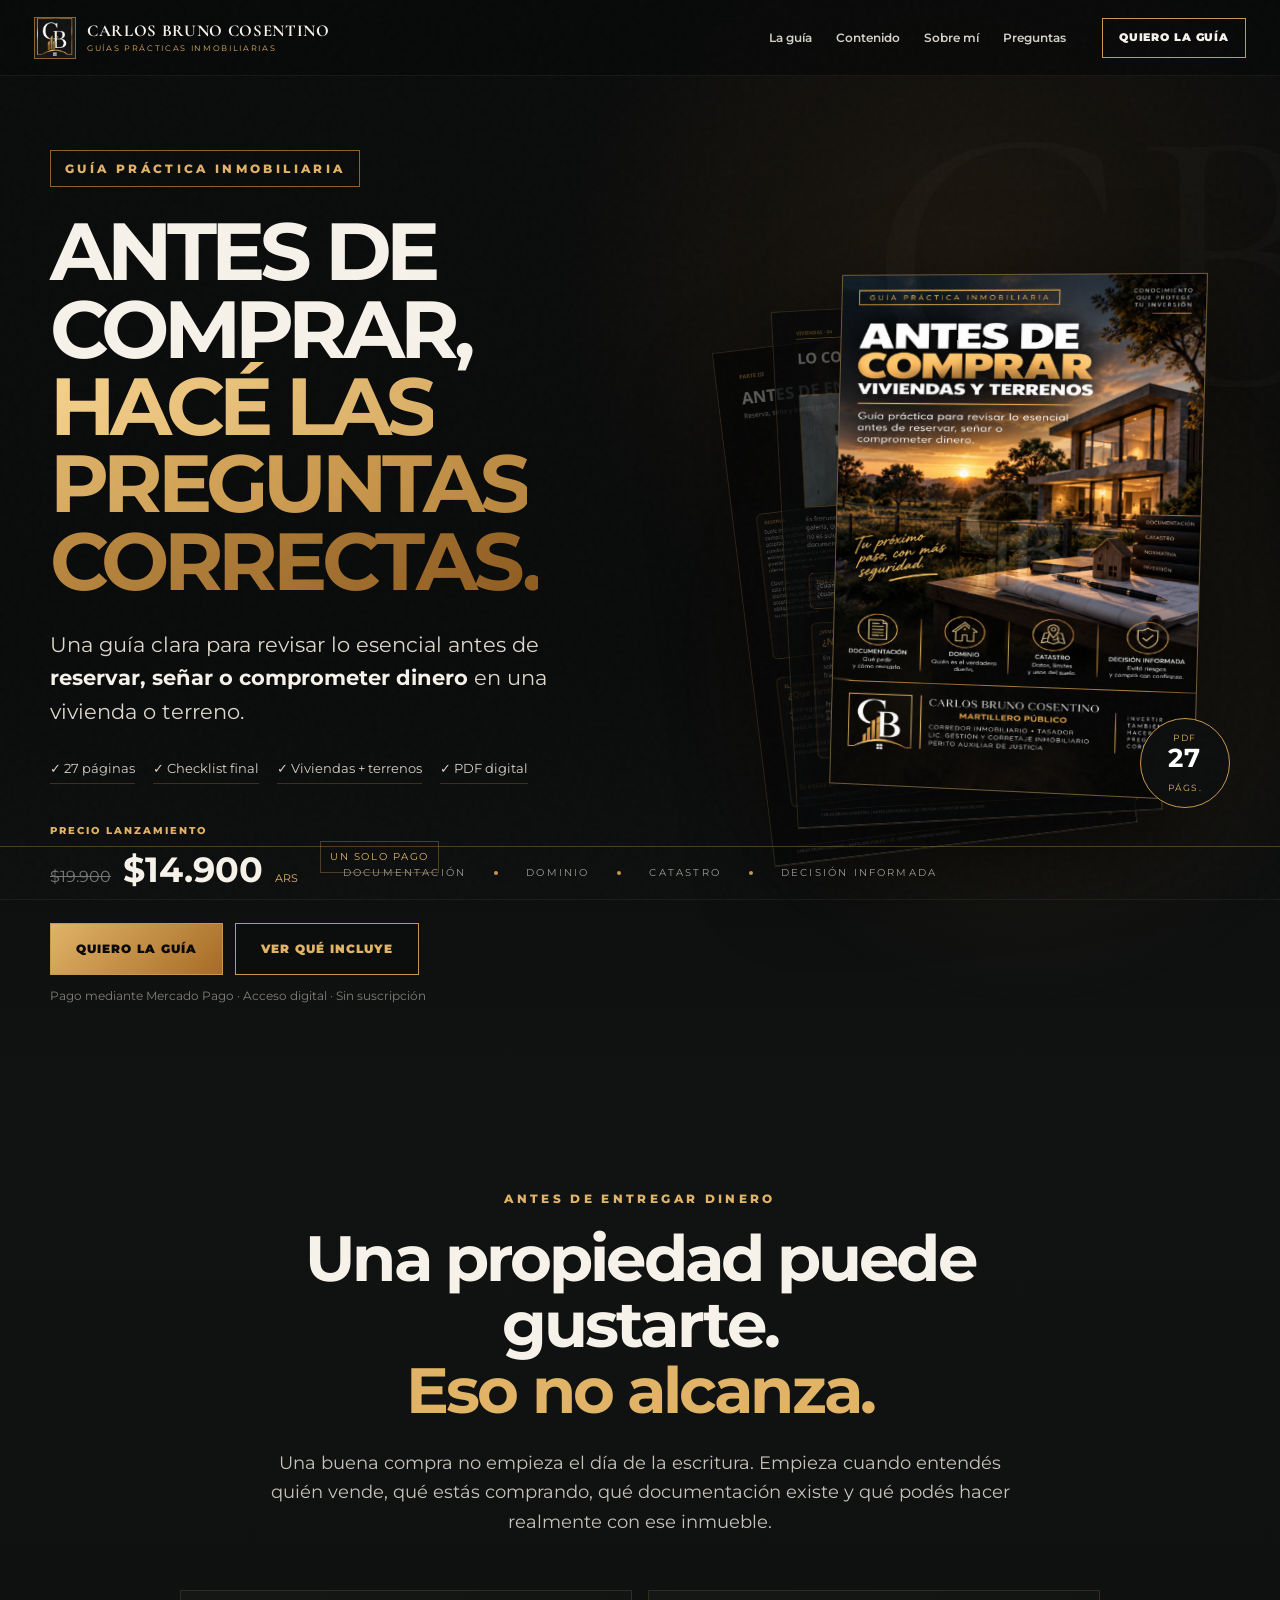
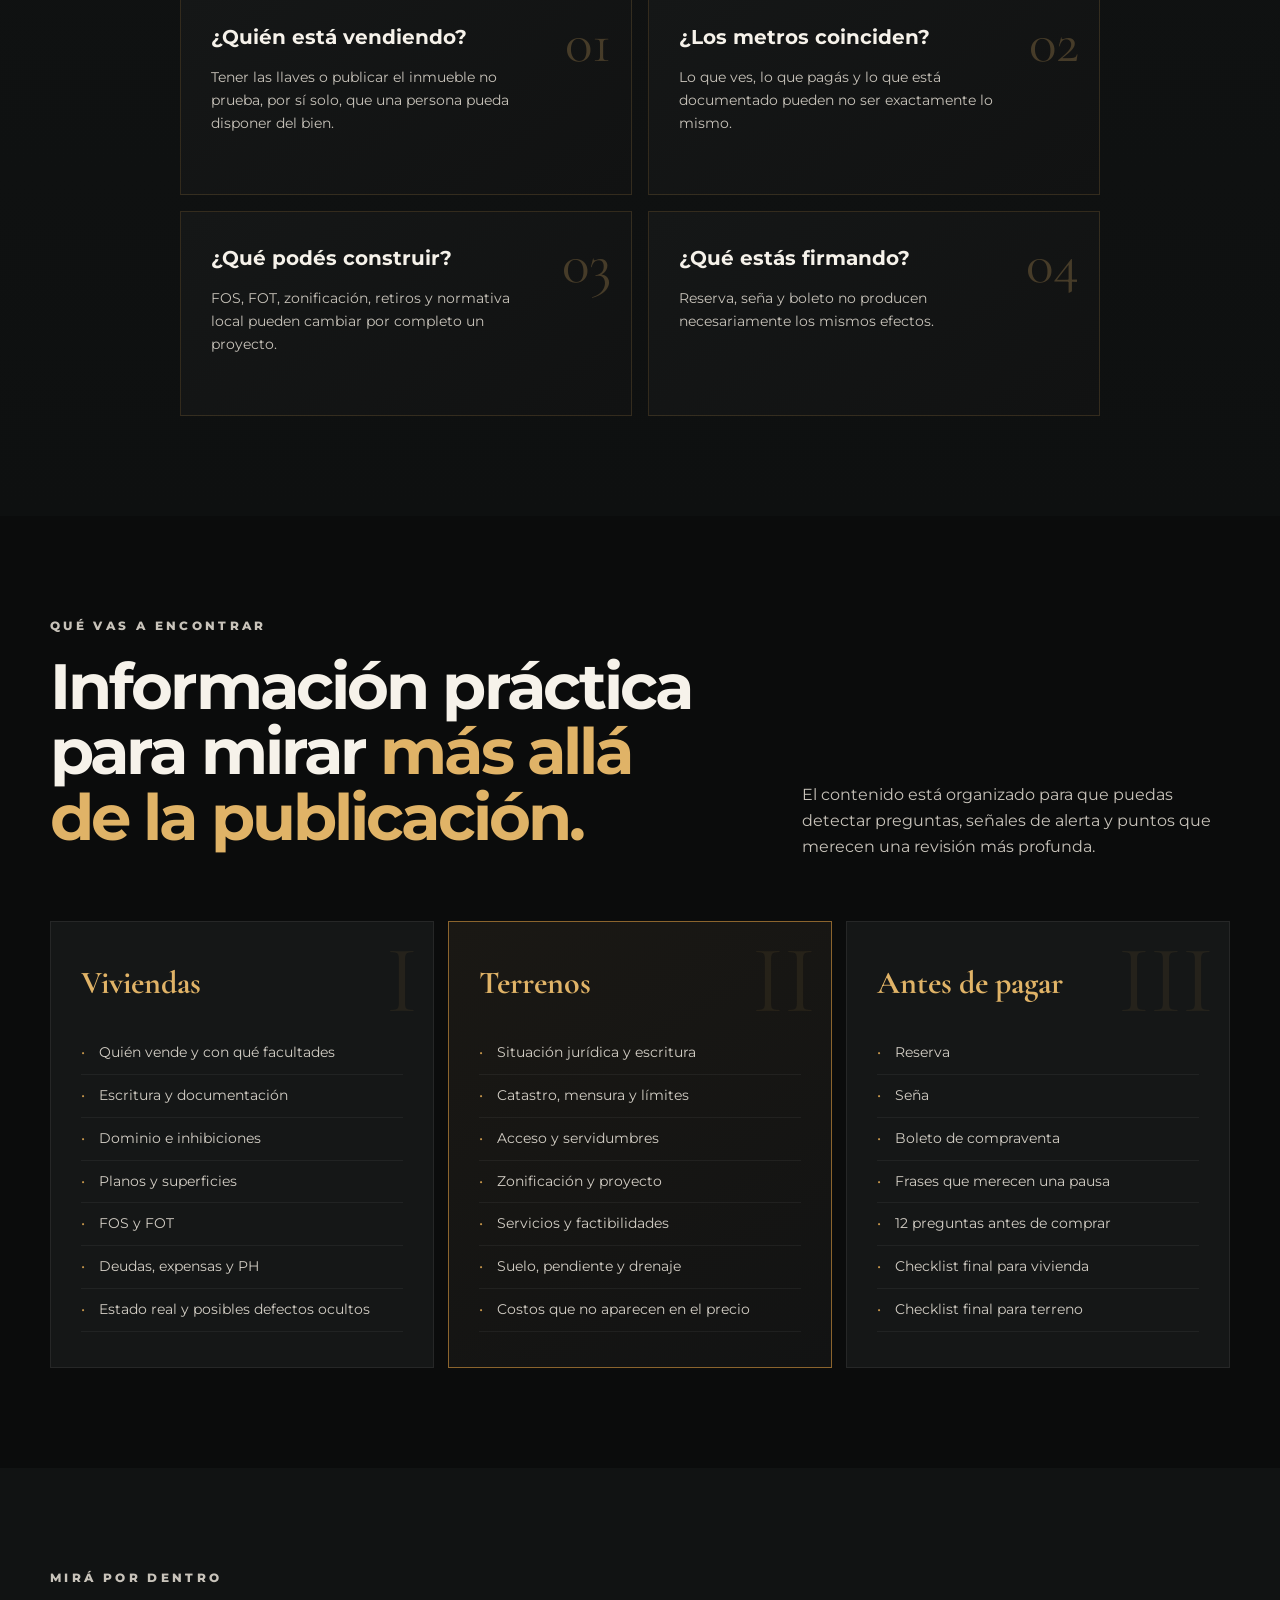
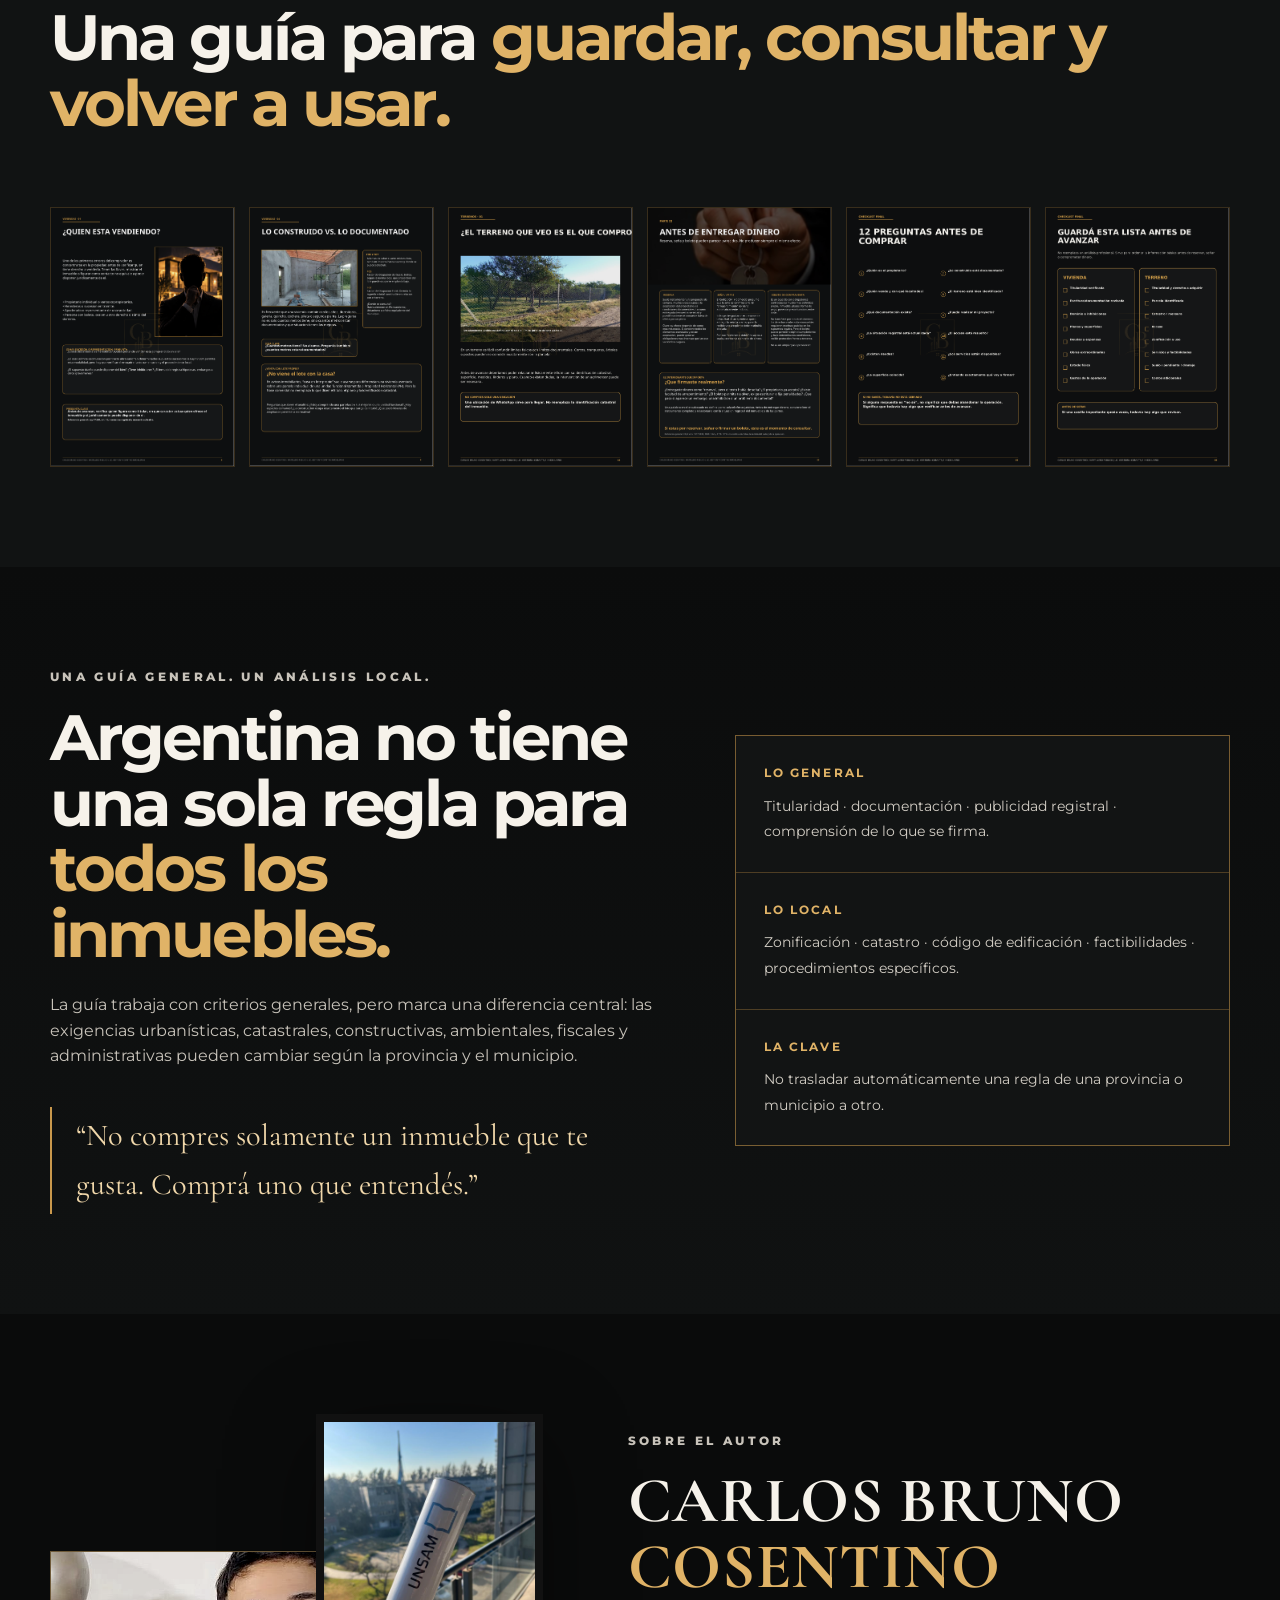
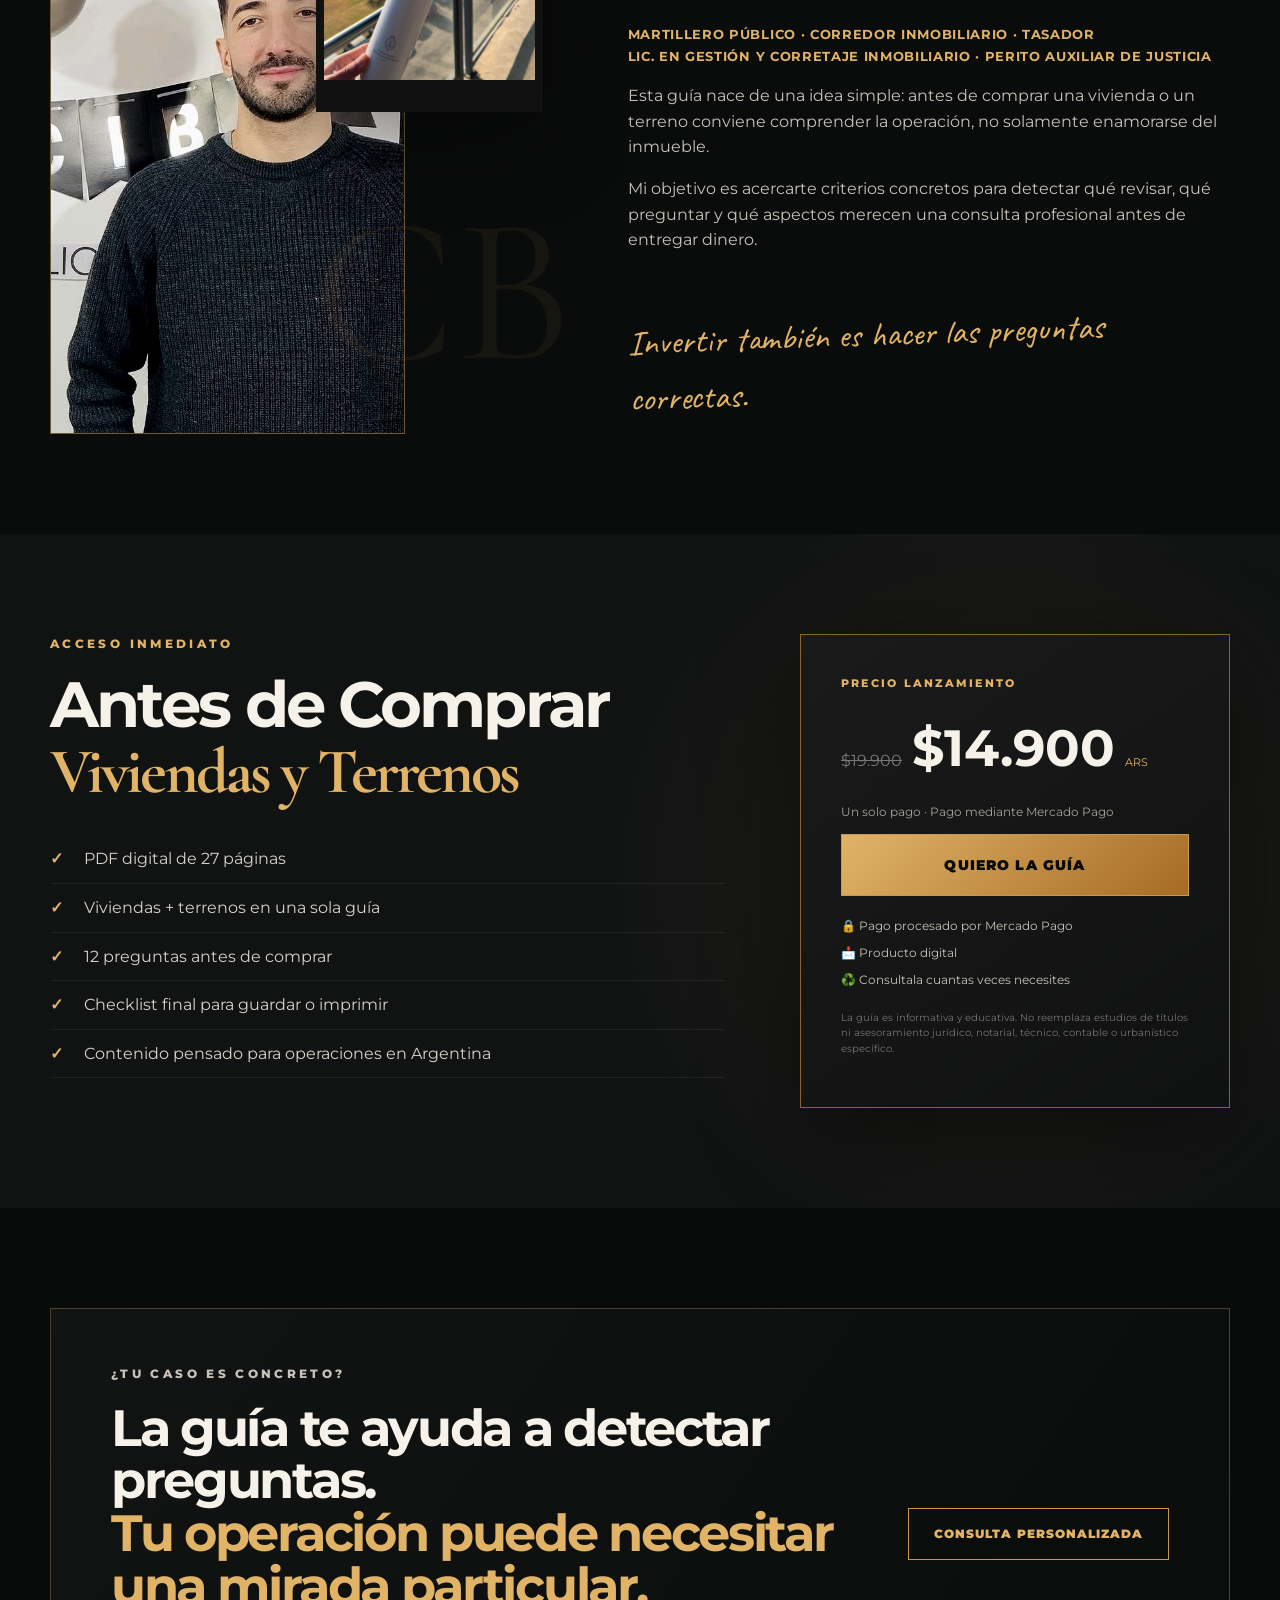
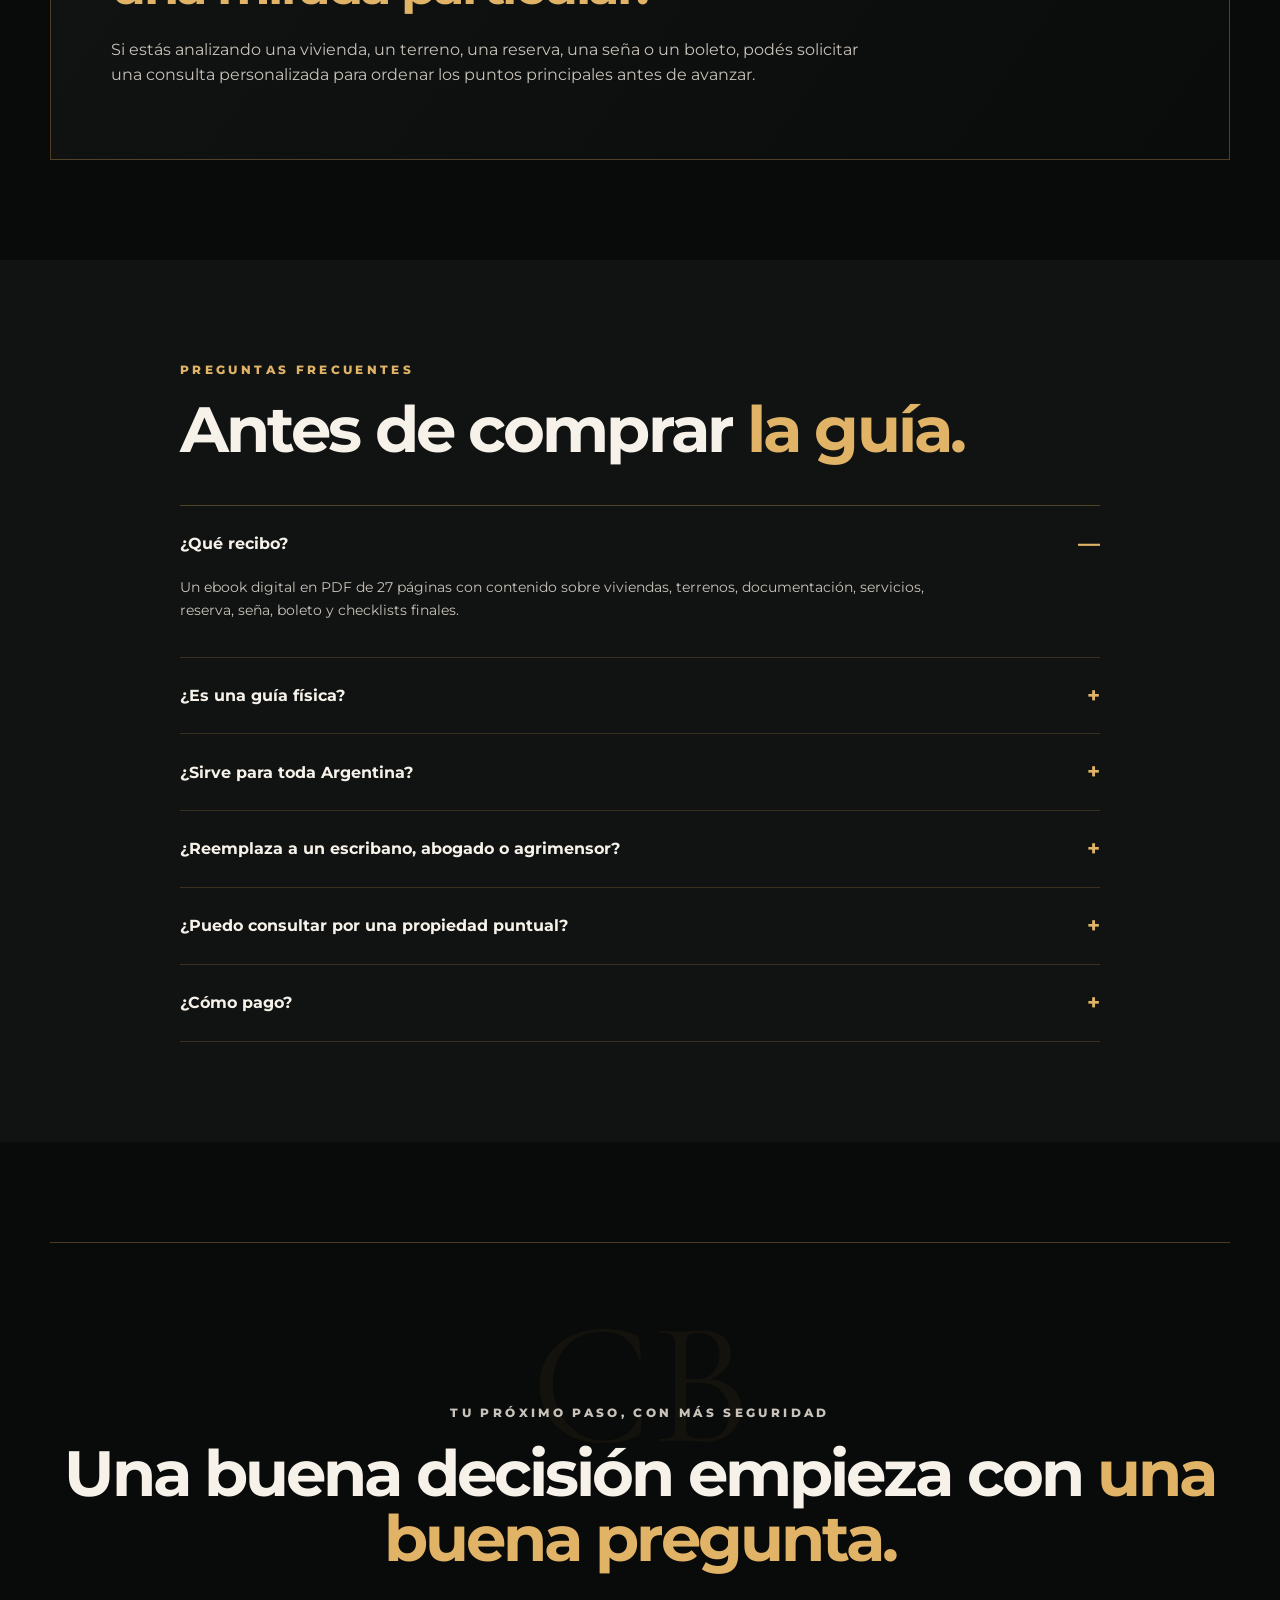
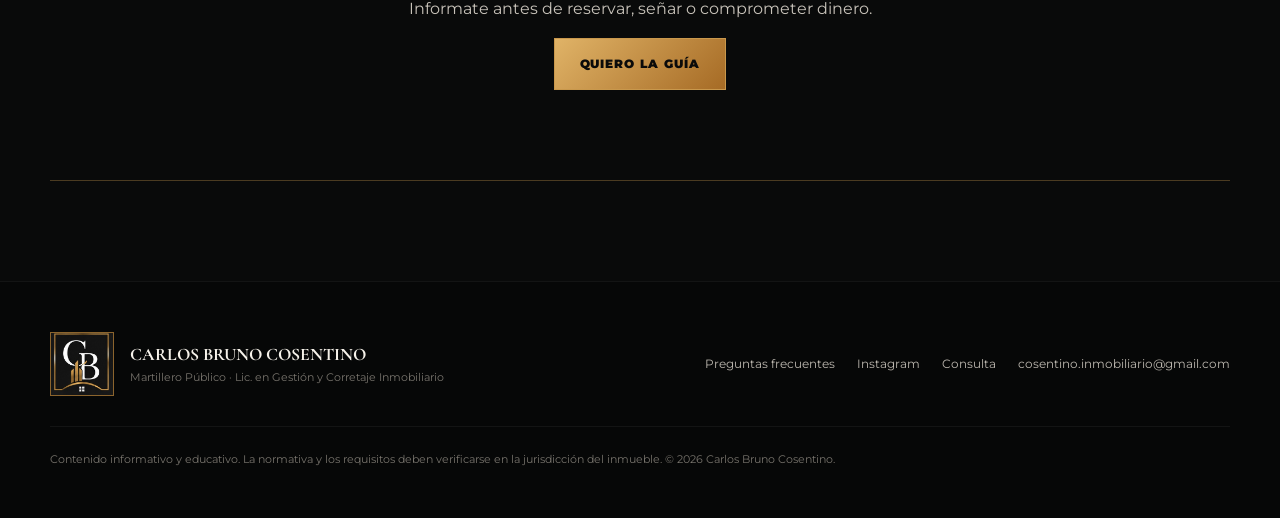
==== commit c2804c64: "Add files via upload" ====
--- a/index.html
+++ b/index.html
@@ -1,243 +1,308 @@
 <!doctype html>
 <html lang="es-AR">
 <head>
-  <meta charset="utf-8">
-  <meta name="viewport" content="width=device-width,initial-scale=1">
-  <meta name="theme-color" content="#0a0b0b">
-  <title>Gastos Previos a Construir en tu Terreno | Carlos Bruno Cosentino</title>
-  <meta name="description" content="Guía práctica inmobiliaria para organizar documentación, profesionales, permisos, servicios, obrador y gastos antes de iniciar la obra.">
-  <meta property="og:title" content="Gastos Previos a Construir en tu Terreno">
-  <meta property="og:description" content="Lo que tenés que prever antes de colocar el primer ladrillo.">
-  <meta property="og:type" content="product">
-  <meta property="og:image" content="assets/ebook-gastos-previos.png">
-  <link rel="icon" href="assets/favicon.png">
-  <link rel="preconnect" href="https://fonts.googleapis.com">
-  <link rel="preconnect" href="https://fonts.gstatic.com" crossorigin>
-  <link href="https://fonts.googleapis.com/css2?family=Cormorant+Garamond:wght@600;700&family=Montserrat:wght@400;500;600;700;800;900&display=swap" rel="stylesheet">
-  <link rel="stylesheet" href="styles.css">
+  <meta charset="utf-8" />
+  <meta name="viewport" content="width=device-width, initial-scale=1" />
+  <meta name="theme-color" content="#0b0c0c" />
+  <title>Antes de Comprar | Viviendas y Terrenos — Carlos Bruno Cosentino</title>
+  <meta name="description" content="Guía práctica para revisar lo esencial antes de reservar, señar o comprometer dinero en la compra de una vivienda o terreno." />
+  <meta property="og:title" content="Antes de Comprar — Viviendas y Terrenos" />
+  <meta property="og:description" content="Qué revisar antes de reservar, señar o comprometer dinero." />
+  <meta property="og:type" content="product" />
+  <meta property="og:image" content="assets/ebook-cover.png" />
+  <meta name="twitter:card" content="summary_large_image" />
+  <link rel="icon" href="assets/favicon.png" />
+  <link rel="preconnect" href="https://fonts.googleapis.com" />
+  <link rel="preconnect" href="https://fonts.gstatic.com" crossorigin />
+  <link href="https://fonts.googleapis.com/css2?family=Caveat:wght@600&family=Cormorant+Garamond:wght@600;700&family=Montserrat:wght@400;500;600;700;800;900&display=swap" rel="stylesheet" />
+  <link rel="stylesheet" href="styles.css" />
   <script type="application/ld+json">
   {
     "@context":"https://schema.org",
     "@type":"Product",
-    "name":"Gastos Previos a Construir en tu Terreno",
-    "description":"Guía práctica para organizar gastos y tareas antes del inicio de obra.",
+    "name":"Antes de Comprar — Viviendas y Terrenos",
+    "description":"Guía práctica para revisar lo esencial antes de reservar, señar o comprometer dinero.",
     "brand":{"@type":"Brand","name":"Carlos Bruno Cosentino"},
-    "offers":{"@type":"Offer","priceCurrency":"ARS","price":"19500","availability":"https://schema.org/InStock"}
+    "offers":{"@type":"Offer","priceCurrency":"ARS","price":"14900","availability":"https://schema.org/InStock"}
   }
   </script>
 </head>
 <body>
-
-<header class="site-header">
-  <a class="brand" href="#inicio">
-    <img src="assets/logo-cb.png" alt="Logo CB">
-    <span><b>CARLOS BRUNO COSENTINO</b><small>GUÍAS PRÁCTICAS INMOBILIARIAS</small></span>
-  </a>
-  <nav>
-    <a href="#ruta">Antes de construir</a>
-    <a href="#contenido">Qué incluye</a>
-    <a href="#previews">Vista previa</a>
-    <a href="#faq">Preguntas</a>
-  </nav>
-  <a class="btn btn-primary js-buy" href="#">COMPRAR · <span data-price>$19.500</span></a>
-</header>
-
-<main>
-  <section id="inicio" class="hero">
-    <div class="wrap hero-grid">
-      <div class="cover-shell reveal">
-        <img src="assets/ebook-gastos-previos.png" alt="Portada Gastos Previos a Construir en tu Terreno">
-      </div>
-      <div class="hero-copy reveal">
-        <div class="eyebrow">SEGMENTO TERRENOS Y LOTES</div>
-        <h1>El primer ladrillo <span>no es el primer gasto.</span></h1>
-        <p class="lead">Una guía práctica para ordenar lo que tenés que resolver y presupuestar <strong>antes de iniciar la obra</strong>: documentación, profesionales, permisos, accesos, limpieza, servicios, obrador y replanteo.</p>
-
-        <div class="badges">
-          <span>14 páginas</span>
-          <span>Checklist final</span>
-          <span>Planilla de presupuesto</span>
-          <span>PDF digital</span>
-        </div>
-
-        <div class="price-box">
-          <div><small>PRECIO DE LA GUÍA</small><strong data-price>$19.500</strong> <em data-currency>ARS</em></div>
-        </div>
-
-        <div class="hero-cta">
-          <a class="btn btn-primary js-buy" href="#">QUIERO LA GUÍA · $19.500</a>
-          <a class="btn btn-dark" href="#contenido">VER QUÉ INCLUYE</a>
-        </div>
-        <p class="payment-note">Un solo pago · Cobro seguro mediante Mercado Pago</p>
-      </div>
+  <div class="noise" aria-hidden="true"></div>
+
+  <header class="site-header">
+    <a class="brand" href="#inicio" aria-label="Inicio">
+      <img src="assets/logo-cb.png" alt="Logo CB" />
+      <span>
+        <b>CARLOS BRUNO COSENTINO</b>
+        <small>GUÍAS PRÁCTICAS INMOBILIARIAS</small>
+      </span>
+    </a>
+    <nav aria-label="Principal">
+      <a href="#guia">La guía</a>
+      <a href="#contenido">Contenido</a>
+      <a href="#autor">Sobre mí</a>
+      <a href="#faq">Preguntas</a>
+    </nav>
+    <a class="btn btn-small js-buy" href="#comprar">QUIERO LA GUÍA</a>
+  </header>
+
+  <main>
+    <section id="inicio" class="hero section-dark">
+      <div class="hero-glow"></div>
+      <div class="wrap hero-grid">
+        <div class="hero-copy reveal">
+          <div class="eyebrow">GUÍA PRÁCTICA INMOBILIARIA</div>
+          <h1>Antes de comprar,<br><span>hacé las preguntas correctas.</span></h1>
+          <p class="lead">Una guía clara para revisar lo esencial antes de <strong>reservar, señar o comprometer dinero</strong> en una vivienda o terreno.</p>
+
+          <div class="hero-points">
+            <span>✓ 27 páginas</span>
+            <span>✓ Checklist final</span>
+            <span>✓ Viviendas + terrenos</span>
+            <span>✓ PDF digital</span>
+          </div>
+
+          <div class="price-line">
+            <div>
+              <small>PRECIO LANZAMIENTO</small>
+              <div class="prices"><del data-regular>$19.900</del><strong data-launch>$14.900</strong><em>ARS</em></div>
+            </div>
+            <span class="badge">UN SOLO PAGO</span>
+          </div>
+
+          <div class="hero-actions">
+            <a class="btn btn-primary js-buy" href="#comprar">QUIERO LA GUÍA</a>
+            <a class="btn btn-ghost" href="#contenido">VER QUÉ INCLUYE</a>
+          </div>
+          <p class="microcopy">Pago mediante Mercado Pago · Acceso digital · Sin suscripción</p>
+          <div id="countdown" class="countdown" hidden></div>
+        </div>
+
+        <div class="book-stage reveal delay-1" aria-label="Vista previa del ebook">
+          <div class="book-shadow"></div>
+          <div class="book-pages back-one"><img src="assets/page-23.png" alt="Vista previa de una página del ebook" /></div>
+          <div class="book-pages back-two"><img src="assets/page-9.png" alt="Vista previa de una página del ebook" /></div>
+          <div class="book-cover"><img src="assets/ebook-cover.png" alt="Portada Antes de Comprar — Viviendas y Terrenos" /></div>
+          <div class="book-stamp">PDF<br><b>27</b><br>PÁGS.</div>
+        </div>
+      </div>
+      <div class="trust-strip">
+        <span>DOCUMENTACIÓN</span><i></i><span>DOMINIO</span><i></i><span>CATASTRO</span><i></i><span>DECISIÓN INFORMADA</span>
+      </div>
+    </section>
+
+    <section id="guia" class="section problem-section">
+      <div class="wrap narrow">
+        <p class="kicker">ANTES DE ENTREGAR DINERO</p>
+        <h2>Una propiedad puede gustarte.<br><span>Eso no alcanza.</span></h2>
+        <p class="intro">Una buena compra no empieza el día de la escritura. Empieza cuando entendés quién vende, qué estás comprando, qué documentación existe y qué podés hacer realmente con ese inmueble.</p>
+
+        <div class="question-grid">
+          <article><span>01</span><h3>¿Quién está vendiendo?</h3><p>Tener las llaves o publicar el inmueble no prueba, por sí solo, que una persona pueda disponer del bien.</p></article>
+          <article><span>02</span><h3>¿Los metros coinciden?</h3><p>Lo que ves, lo que pagás y lo que está documentado pueden no ser exactamente lo mismo.</p></article>
+          <article><span>03</span><h3>¿Qué podés construir?</h3><p>FOS, FOT, zonificación, retiros y normativa local pueden cambiar por completo un proyecto.</p></article>
+          <article><span>04</span><h3>¿Qué estás firmando?</h3><p>Reserva, seña y boleto no producen necesariamente los mismos efectos.</p></article>
+        </div>
+      </div>
+    </section>
+
+    <section id="contenido" class="section contents-section">
+      <div class="wrap">
+        <div class="section-heading">
+          <div>
+            <p class="kicker">QUÉ VAS A ENCONTRAR</p>
+            <h2>Información práctica para mirar <span>más allá de la publicación.</span></h2>
+          </div>
+          <p>El contenido está organizado para que puedas detectar preguntas, señales de alerta y puntos que merecen una revisión más profunda.</p>
+        </div>
+
+        <div class="content-cards">
+          <article class="content-card">
+            <div class="num">I</div>
+            <h3>Viviendas</h3>
+            <ul>
+              <li>Quién vende y con qué facultades</li>
+              <li>Escritura y documentación</li>
+              <li>Dominio e inhibiciones</li>
+              <li>Planos y superficies</li>
+              <li>FOS y FOT</li>
+              <li>Deudas, expensas y PH</li>
+              <li>Estado real y posibles defectos ocultos</li>
+            </ul>
+          </article>
+          <article class="content-card highlighted">
+            <div class="num">II</div>
+            <h3>Terrenos</h3>
+            <ul>
+              <li>Situación jurídica y escritura</li>
+              <li>Catastro, mensura y límites</li>
+              <li>Acceso y servidumbres</li>
+              <li>Zonificación y proyecto</li>
+              <li>Servicios y factibilidades</li>
+              <li>Suelo, pendiente y drenaje</li>
+              <li>Costos que no aparecen en el precio</li>
+            </ul>
+          </article>
+          <article class="content-card">
+            <div class="num">III</div>
+            <h3>Antes de pagar</h3>
+            <ul>
+              <li>Reserva</li>
+              <li>Seña</li>
+              <li>Boleto de compraventa</li>
+              <li>Frases que merecen una pausa</li>
+              <li>12 preguntas antes de comprar</li>
+              <li>Checklist final para vivienda</li>
+              <li>Checklist final para terreno</li>
+            </ul>
+          </article>
+        </div>
+      </div>
+    </section>
+
+    <section class="section preview-section">
+      <div class="wrap">
+        <div class="section-heading compact">
+          <div>
+            <p class="kicker">MIRÁ POR DENTRO</p>
+            <h2>Una guía para <span>guardar, consultar y volver a usar.</span></h2>
+          </div>
+        </div>
+        <div class="preview-grid">
+          <button class="preview-item" data-image="assets/page-6.png"><img src="assets/page-6.png" alt="Página sobre quién está vendiendo"><span>Quién está vendiendo</span></button>
+          <button class="preview-item" data-image="assets/page-9.png"><img src="assets/page-9.png" alt="Página sobre lo construido y documentado"><span>Lo construido vs. documentado</span></button>
+          <button class="preview-item" data-image="assets/page-14.png"><img src="assets/page-14.png" alt="Página sobre identificación del terreno"><span>Identificación del terreno</span></button>
+          <button class="preview-item" data-image="assets/page-23.png"><img src="assets/page-23.png" alt="Página sobre reserva seña y boleto"><span>Reserva, seña y boleto</span></button>
+          <button class="preview-item" data-image="assets/page-25.png"><img src="assets/page-25.png" alt="Página de preguntas clave"><span>12 preguntas clave</span></button>
+          <button class="preview-item" data-image="assets/page-26.png"><img src="assets/page-26.png" alt="Checklist final"><span>Checklist final</span></button>
+        </div>
+      </div>
+    </section>
+
+    <section class="section value-section">
+      <div class="wrap value-grid">
+        <div>
+          <p class="kicker">UNA GUÍA GENERAL. UN ANÁLISIS LOCAL.</p>
+          <h2>Argentina no tiene una sola regla para <span>todos los inmuebles.</span></h2>
+          <p>La guía trabaja con criterios generales, pero marca una diferencia central: las exigencias urbanísticas, catastrales, constructivas, ambientales, fiscales y administrativas pueden cambiar según la provincia y el municipio.</p>
+          <blockquote>“No compres solamente un inmueble que te gusta. Comprá uno que entendés.”</blockquote>
+        </div>
+        <div class="value-panel">
+          <div><b>LO GENERAL</b><span>Titularidad · documentación · publicidad registral · comprensión de lo que se firma.</span></div>
+          <div><b>LO LOCAL</b><span>Zonificación · catastro · código de edificación · factibilidades · procedimientos específicos.</span></div>
+          <div><b>LA CLAVE</b><span>No trasladar automáticamente una regla de una provincia o municipio a otro.</span></div>
+        </div>
+      </div>
+    </section>
+
+    <section id="autor" class="section author-section">
+      <div class="wrap author-grid">
+        <div class="author-visual">
+          <img class="author-photo" src="assets/autor.jpg" alt="Carlos Bruno Cosentino" />
+          <img class="degree-photo" src="assets/titulo-unsam.jpg" alt="Título UNSAM" />
+          <div class="author-watermark">CB</div>
+        </div>
+        <div class="author-copy">
+          <p class="kicker">SOBRE EL AUTOR</p>
+          <h2>Carlos Bruno<br><span>Cosentino</span></h2>
+          <p class="credentials">Martillero Público · Corredor Inmobiliario · Tasador<br>Lic. en Gestión y Corretaje Inmobiliario · Perito Auxiliar de Justicia</p>
+          <p>Esta guía nace de una idea simple: antes de comprar una vivienda o un terreno conviene comprender la operación, no solamente enamorarse del inmueble.</p>
+          <p>Mi objetivo es acercarte criterios concretos para detectar qué revisar, qué preguntar y qué aspectos merecen una consulta profesional antes de entregar dinero.</p>
+          <div class="signature">Invertir también es hacer las preguntas correctas.</div>
+        </div>
+      </div>
+    </section>
+
+    <section id="comprar" class="section offer-section">
+      <div class="wrap offer-wrap">
+        <div class="offer-copy">
+          <p class="kicker">ACCESO INMEDIATO</p>
+          <h2>Antes de Comprar<br><span>Viviendas y Terrenos</span></h2>
+          <ul class="check-list">
+            <li>PDF digital de 27 páginas</li>
+            <li>Viviendas + terrenos en una sola guía</li>
+            <li>12 preguntas antes de comprar</li>
+            <li>Checklist final para guardar o imprimir</li>
+            <li>Contenido pensado para operaciones en Argentina</li>
+          </ul>
+        </div>
+        <div class="checkout-card">
+          <div class="launch-label">PRECIO LANZAMIENTO</div>
+          <div class="checkout-price"><del data-regular>$19.900</del><strong data-launch>$14.900</strong><span>ARS</span></div>
+          <p>Un solo pago · Pago mediante Mercado Pago</p>
+          <a class="btn btn-primary btn-wide js-buy" href="#">QUIERO LA GUÍA</a>
+          <div class="checkout-security">
+            <span>🔒 Pago procesado por Mercado Pago</span>
+            <span>📩 Producto digital</span>
+            <span>♻️ Consultala cuantas veces necesites</span>
+          </div>
+          <p class="tiny">La guía es informativa y educativa. No reemplaza estudios de títulos ni asesoramiento jurídico, notarial, técnico, contable o urbanístico específico.</p>
+        </div>
+      </div>
+    </section>
+
+    <section class="section consultation-section">
+      <div class="wrap consultation-card">
+        <div>
+          <p class="kicker">¿TU CASO ES CONCRETO?</p>
+          <h2>La guía te ayuda a detectar preguntas.<br><span>Tu operación puede necesitar una mirada particular.</span></h2>
+          <p>Si estás analizando una vivienda, un terreno, una reserva, una seña o un boleto, podés solicitar una consulta personalizada para ordenar los puntos principales antes de avanzar.</p>
+        </div>
+        <a class="btn btn-ghost js-whatsapp" href="#">CONSULTA PERSONALIZADA</a>
+      </div>
+    </section>
+
+    <section id="faq" class="section faq-section">
+      <div class="wrap narrow">
+        <p class="kicker">PREGUNTAS FRECUENTES</p>
+        <h2>Antes de comprar <span>la guía.</span></h2>
+        <div class="faq-list">
+          <details open><summary>¿Qué recibo?</summary><p>Un ebook digital en PDF de 27 páginas con contenido sobre viviendas, terrenos, documentación, servicios, reserva, seña, boleto y checklists finales.</p></details>
+          <details><summary>¿Es una guía física?</summary><p>No. Es un producto digital pensado para leer desde celular, tablet o computadora y guardar como material de consulta.</p></details>
+          <details><summary>¿Sirve para toda Argentina?</summary><p>Presenta criterios generales. Las normas y procedimientos específicos pueden variar según la provincia, el municipio y las características concretas del inmueble.</p></details>
+          <details><summary>¿Reemplaza a un escribano, abogado o agrimensor?</summary><p>No. Es material informativo y educativo. Cuando corresponda, la operación puede requerir la intervención de profesionales específicos.</p></details>
+          <details><summary>¿Puedo consultar por una propiedad puntual?</summary><p>Sí. La consulta personalizada es un servicio separado de la compra del ebook.</p></details>
+          <details><summary>¿Cómo pago?</summary><p>El botón de compra te lleva al entorno de Mercado Pago una vez configurado el Link de Pago.</p></details>
+        </div>
+      </div>
+    </section>
+
+    <section class="section final-section">
+      <div class="wrap final-card">
+        <div class="final-mark">CB</div>
+        <p class="kicker">TU PRÓXIMO PASO, CON MÁS SEGURIDAD</p>
+        <h2>Una buena decisión empieza con <span>una buena pregunta.</span></h2>
+        <p>Informate antes de reservar, señar o comprometer dinero.</p>
+        <a class="btn btn-primary js-buy" href="#comprar">QUIERO LA GUÍA</a>
+      </div>
+    </section>
+  </main>
+
+  <footer>
+    <div class="wrap footer-grid">
+      <div class="footer-brand"><img src="assets/logo-cb.png" alt="Logo CB" /><div><b>CARLOS BRUNO COSENTINO</b><span>Martillero Público · Lic. en Gestión y Corretaje Inmobiliario</span></div></div>
+      <div class="footer-links"><a href="#faq">Preguntas frecuentes</a><a class="js-instagram" href="#">Instagram</a><a class="js-whatsapp" href="#">Consulta</a><a class="js-email" href="#">Email</a></div>
+      <p class="legal">Contenido informativo y educativo. La normativa y los requisitos deben verificarse en la jurisdicción del inmueble. © <span id="year"></span> Carlos Bruno Cosentino.</p>
     </div>
-  </section>
-
-  <section id="ruta" class="section preflight">
-    <div class="wrap">
-      <div class="preflight-head reveal">
-        <div>
-          <p class="kicker">ANTES DE LA OBRA</p>
-          <h2>Seis etapas que aparecen <span>antes de empezar a construir.</span></h2>
-        </div>
-        <p>La guía no mira solamente materiales y mano de obra. Ordena los rubros previos que pueden modificar el presupuesto, el cronograma y hasta la viabilidad del inicio.</p>
-      </div>
-
-      <div class="timeline reveal">
-        <article class="step"><b>01</b><h3>Documentación</h3><p>Título, mensura, datos catastrales, límites y antecedentes.</p></article>
-        <article class="step"><b>02</b><h3>Profesionales</h3><p>Proyecto, planos, dirección de obra y estudios necesarios.</p></article>
-        <article class="step"><b>03</b><h3>Permisos</h3><p>Consulta previa, visados, aranceles y permiso municipal.</p></article>
-        <article class="step"><b>04</b><h3>Preparación</h3><p>Alambrado, acceso, limpieza, mantenimiento y logística.</p></article>
-        <article class="step"><b>05</b><h3>Servicios</h3><p>Agua, energía, sanitario provisorio y factibilidades.</p></article>
-        <article class="step"><b>06</b><h3>Replanteo</h3><p>Cajón de obra, ejes, niveles, retiros y controles previos.</p></article>
-      </div>
-    </div>
-  </section>
-
-  <section id="contenido" class="section cost-section">
-    <div class="wrap">
-      <p class="kicker">QUÉ VAS A PRESUPUESTAR</p>
-      <h2>Gastos que muchas veces aparecen <span>cuando ya empezaste.</span></h2>
-      <p class="muted" style="max-width:790px">La idea es que puedas identificarlos antes, pedir presupuestos por rubro y comparar qué incluye cada propuesta.</p>
-
-      <div class="cost-grid">
-        <article class="cost-card reveal" data-num="01"><h3>Documentación y situación del terreno</h3><p>Mensura, copias, informes, verificaciones profesionales, normativa, accesos, afectaciones y antecedentes parcelarios.</p></article>
-        <article class="cost-card reveal" data-num="02"><h3>Proyecto y dirección de obra</h3><p>Anteproyecto, planos, especialidades, matrícula, visitas, controles, responsabilidades y certificaciones.</p></article>
-        <article class="cost-card reveal" data-num="03"><h3>Visados, tasas y permiso</h3><p>La revisión previa no equivale al permiso de obra. La guía separa las etapas para que sepas qué estás pagando.</p></article>
-        <article class="cost-card reveal" data-num="04"><h3>Alambrado, portón y acceso</h3><p>Metros lineales, postes, herrajes, mano de obra, flete, descarga y maniobras de camiones o equipos.</p></article>
-        <article class="cost-card reveal" data-num="05"><h3>Limpieza y mantenimiento</h3><p>Desmalezado, poda autorizada, retiro de restos, fletes, disposición y mantenimiento si el lote queda sin obra inmediata.</p></article>
-        <article class="cost-card reveal" data-num="06"><h3>Servicios y preparación</h3><p>Agua, energía, sanitario, nivelación, drenajes, protección de materiales, obrador y logística del lote.</p></article>
-      </div>
-    </div>
-  </section>
-
-  <section class="section tip-section">
-    <div class="wrap tip-wrap">
-      <div class="reveal">
-        <p class="kicker">TIP DE VALOR</p>
-        <div class="tip-quote">¿Obrador sí o no?<br>¿Hormigón elaborado o mezclado en obra?</div>
-      </div>
-      <div class="reveal">
-        <p class="muted">Un gasto que suele olvidarse es dónde guardar, cómo descargar y cuándo usar los materiales. La guía lo baja a variables concretas.</p>
-        <div class="compare">
-          <div class="compare-card"><b>OBRADOR / ACOPIO</b><p>Resguardo, accesos, cemento, áridos, herramientas, entregas y control de stock.</p></div>
-          <div class="compare-card"><b>HORMIGÓN</b><p>Volumen, flete, bombeo, tiempos, mano de obra, agua, energía y desperdicios.</p></div>
-        </div>
-      </div>
-    </div>
-  </section>
-
-  <section id="previews" class="section preview-section">
-    <div class="wrap">
-      <p class="kicker">MIRÁ POR DENTRO</p>
-      <h2>Contenido diseñado para <span>usar en una obra real.</span></h2>
-      <p class="muted">Tocá una página para verla ampliada.</p>
-
-      <div class="preview-strip reveal">
-        <button class="preview-card" data-image="assets/preview-profesionales.png" data-title="Profesionales, proyecto y estudios">
-          <img src="assets/preview-profesionales.png" alt="Vista previa profesionales y estudios"><span>PROFESIONALES Y ESTUDIOS</span>
-        </button>
-        <button class="preview-card" data-image="assets/preview-permisos.png" data-title="Visados y permisos">
-          <img src="assets/preview-permisos.png" alt="Vista previa visados y permisos"><span>VISADOS Y PERMISOS</span>
-        </button>
-        <button class="preview-card" data-image="assets/preview-obrador.png" data-title="Obrador y hormigón">
-          <img src="assets/preview-obrador.png" alt="Vista previa obrador y hormigón"><span>OBRADOR Y HORMIGÓN</span>
-        </button>
-        <button class="preview-card" data-image="assets/preview-servicios.png" data-title="Preparación y servicios">
-          <img src="assets/preview-servicios.png" alt="Vista previa servicios"><span>PREPARACIÓN Y SERVICIOS</span>
-        </button>
-        <button class="preview-card" data-image="assets/preview-checklist.png" data-title="Checklist final">
-          <img src="assets/preview-checklist.png" alt="Vista previa checklist"><span>CHECKLIST FINAL</span>
-        </button>
-      </div>
-    </div>
-  </section>
-
-  <section class="section tools">
-    <div class="wrap">
-      <p class="kicker">NO ES SOLO LECTURA</p>
-      <h2>Terminás con dos herramientas <span>para llevar a tu terreno.</span></h2>
-      <div class="tools-grid">
-        <article class="tool-card reveal">
-          <div class="icon">✓</div><h3>Checklist antes de iniciar la obra</h3>
-          <p>Documentación, proyecto, dirección de obra, visados, permiso municipal, servicios, accesos y replanteo.</p>
-        </article>
-        <article class="tool-card reveal">
-          <div class="icon">$</div><h3>Planilla de gastos previos</h3>
-          <p>Para anotar importe, proveedor y estado de cada rubro y construir un total previsto antes de arrancar.</p>
-        </article>
-      </div>
-    </div>
-  </section>
-
-  <section id="comprar" class="section offer">
-    <div class="wrap offer-grid">
-      <div class="reveal">
-        <p class="kicker">GASTOS PREVIOS A CONSTRUIR EN TU TERRENO</p>
-        <h2>Antes de empezar la obra,<br><span>ordená lo que no se ve.</span></h2>
-        <ul>
-          <li>14 páginas en formato PDF</li>
-          <li>Documentación y situación del terreno</li>
-          <li>Proyecto, dirección de obra y estudios</li>
-          <li>Visados, aranceles y permiso municipal</li>
-          <li>Alambrado, limpieza, obrador y servicios</li>
-          <li>Hormigón elaborado vs. mezclado en obra</li>
-          <li>Checklist final + planilla de presupuesto</li>
-        </ul>
-      </div>
-
-      <aside class="checkout reveal">
-        <div class="label">PRECIO</div>
-        <div class="big-price"><span data-price>$19.500</span> <small data-currency>ARS</small></div>
-        <p>Un solo pago. El botón te lleva al checkout de Mercado Pago.</p>
-        <a class="btn btn-primary btn-wide js-buy" href="#">QUIERO LA GUÍA · $19.500</a>
-        <div class="security">
-          <span>🔒 Pago mediante Mercado Pago</span>
-          <span>📘 Ebook digital</span>
-          <span>✓ Checklist + planilla incluidos</span>
-        </div>
-        <p class="disclaimer">Contenido informativo y educativo. Los requisitos, aranceles, permisos, incumbencias y controles deben verificarse según la jurisdicción, la obra y los profesionales habilitados que correspondan.</p>
-      </aside>
-    </div>
-  </section>
-
-  <section id="faq" class="section faq">
-    <div class="wrap" style="max-width:900px">
-      <p class="kicker">PREGUNTAS FRECUENTES</p>
-      <h2>Antes de comprar <span>la guía.</span></h2>
-      <div class="faq-list">
-        <details open><summary>¿Qué recibo?</summary><p>Un ebook digital de 14 páginas, con checklist de inicio y una planilla final para organizar gastos previos.</p></details>
-        <details><summary>¿La guía reemplaza al profesional de obra?</summary><p>No. Sirve para ordenar preguntas, gastos y tareas. El proyecto, los cálculos, la dirección, los permisos y los controles corresponden a profesionales habilitados según cada caso.</p></details>
-        <details><summary>¿Sirve para cualquier provincia?</summary><p>La orientación es general para Argentina. Los requisitos, visados, aranceles y procedimientos varían según provincia, municipio y tipo de obra.</p></details>
-        <details><summary>¿Me indica qué tipo de hormigón debo usar?</summary><p>No. La guía explica qué comparar, pero la resistencia y especificación deben ser definidas por el profesional responsable de la obra.</p></details>
-        <details><summary>¿Cómo pago?</summary><p>Con el botón “Quiero la guía”, que te lleva al Link de Pago de Mercado Pago.</p></details>
-      </div>
-    </div>
-  </section>
-</main>
-
-<footer>
-  <div class="wrap footer-grid">
-    <div class="footer-brand">
-      <img src="assets/logo-cb.png" alt="Logo CB">
-      <div><b>CARLOS BRUNO COSENTINO</b><span>Martillero Público · Corredor Inmobiliario · Tasador · Lic. en Gestión y Corretaje Inmobiliario</span></div>
-    </div>
-    <div class="footer-links">
-      <a class="js-instagram" href="#">Instagram</a>
-      <a class="js-email" href="#">Contacto</a>
-    </div>
-    <div class="copyright">© <span id="year"></span> Carlos Bruno Cosentino · Guías prácticas inmobiliarias.</div>
-  </div>
-</footer>
-
-<a class="sticky-buy js-buy" href="#"><span>COMPRAR GUÍA</span><b data-price>$19.500</b></a>
-
-<dialog id="previewModal" class="modal">
-  <div class="modal-bar"><b data-modal-title>Vista previa</b><button class="modal-close" aria-label="Cerrar">×</button></div>
-  <img src="" alt="">
-</dialog>
-
-<script src="config.js"></script>
-<script src="script.js"></script>
+  </footer>
+
+  <a class="mobile-buy js-buy" href="#comprar"><span>QUIERO LA GUÍA</span><b data-launch>$14.900</b></a>
+
+  <dialog id="configDialog" class="config-dialog">
+    <button class="dialog-close" aria-label="Cerrar">×</button>
+    <div class="dialog-icon">CB</div>
+    <h3>Falta completar un dato de contacto</h3>
+    <p>La landing está lista. Para activar el botón de compra, pegá tu Link de Pago en <code>config.js</code>.</p>
+    <p class="dialog-note">La compra ya está conectada a Mercado Pago. Podés agregar WhatsApp más adelante si querés usarlo para consultas.</p>
+  </dialog>
+
+  <dialog id="imageDialog" class="image-dialog">
+    <button class="dialog-close" aria-label="Cerrar">×</button>
+    <img src="" alt="Vista ampliada del ebook" />
+  </dialog>
+
+  <script src="config.js"></script>
+  <script src="script.js"></script>
 </body>
-</html>+</html>
--- a/styles.css
+++ b/styles.css
@@ -1,275 +1,30 @@
-
 :root{
-  --ink:#090a0a;
-  --ink2:#101212;
-  --panel:#151717;
-  --panel2:#1a1c1c;
-  --gold:#c99a4a;
-  --gold2:#e6ba72;
-  --gold3:#8f662d;
-  --paper:#f5f0e7;
-  --muted:#c8c1b6;
-  --muted2:#8e887e;
-  --line:rgba(201,154,74,.32);
-  --max:1180px;
-  --radius:22px;
-  --shadow:0 28px 90px rgba(0,0,0,.45);
+  --bg:#0b0c0c; --bg2:#111313; --panel:#151717; --panel2:#1a1c1c;
+  --gold:#c9984c; --gold2:#e0b367; --gold3:#8b642d; --white:#f6f2ea;
+  --muted:#c8c3ba; --muted2:#8f8d86; --line:rgba(201,152,76,.34);
+  --shadow:0 25px 90px rgba(0,0,0,.45);
+  --radius:22px; --wrap:1180px;
 }
-*{box-sizing:border-box}
-html{scroll-behavior:smooth}
-body{
-  margin:0;background:var(--ink);color:var(--paper);
-  font-family:Montserrat,Arial,sans-serif;line-height:1.6;overflow-x:hidden
-}
-a{color:inherit;text-decoration:none}
-img{display:block;max-width:100%}
-button{font:inherit}
-::selection{background:var(--gold);color:#111}
-.wrap{width:min(calc(100% - 40px),var(--max));margin:auto}
-.section{padding:96px 0;position:relative}
-.kicker{margin:0 0 14px;color:var(--gold2);font-size:.73rem;letter-spacing:.24em;font-weight:800}
-h1,h2,h3,p{margin-top:0}
-h2{font-size:clamp(2rem,5vw,4.1rem);line-height:1.04;letter-spacing:-.04em;margin-bottom:22px}
-h2 span{color:var(--gold2)}
-.muted{color:var(--muted)}
-.btn{
-  display:inline-flex;align-items:center;justify-content:center;min-height:56px;
-  padding:0 27px;border:1px solid var(--gold);font-size:.78rem;font-weight:900;
-  letter-spacing:.08em;text-transform:uppercase;transition:.2s ease
-}
-.btn:hover{transform:translateY(-2px);box-shadow:0 12px 40px rgba(201,154,74,.16)}
-.btn-primary{background:linear-gradient(135deg,#e1b56d,#a66f2a);color:#0b0b0b}
-.btn-dark{background:#101111;color:var(--gold2)}
-.btn-wide{width:100%}
-.site-header{
-  position:fixed;z-index:100;top:0;left:0;right:0;height:70px;
-  background:rgba(8,9,9,.87);backdrop-filter:blur(14px);
-  display:flex;align-items:center;padding:0 28px;border-bottom:1px solid rgba(255,255,255,.06)
-}
-.brand{display:flex;align-items:center;gap:11px;margin-right:auto}
-.brand img{width:42px;height:46px;object-fit:contain}
-.brand b{display:block;font-family:"Cormorant Garamond",serif;font-size:1.04rem;letter-spacing:.04em}
-.brand small{display:block;color:var(--gold2);font-size:.50rem;letter-spacing:.19em}
-.site-header nav{display:flex;gap:24px;color:#d0cac0;font-size:.74rem;font-weight:600;margin-right:25px}
-.site-header nav a:hover{color:var(--gold2)}
-
-.hero{
-  min-height:850px;padding:130px 0 75px;
-  background:
-    radial-gradient(circle at 15% 20%,rgba(198,144,66,.14),transparent 26%),
-    linear-gradient(135deg,#090a0a 0%,#0f1110 52%,#17140e 100%);
-  overflow:hidden
-}
-.hero::before{
-  content:"";position:absolute;inset:0;opacity:.16;
-  background:
-    linear-gradient(rgba(255,255,255,.025) 1px,transparent 1px),
-    linear-gradient(90deg,rgba(255,255,255,.025) 1px,transparent 1px);
-  background-size:34px 34px;mask-image:linear-gradient(90deg,#000,transparent 75%)
-}
-.hero-grid{display:grid;grid-template-columns:.88fr 1.12fr;gap:80px;align-items:center;position:relative}
-.cover-shell{position:relative;max-width:470px;margin:auto}
-.cover-shell::before{
-  content:"";position:absolute;inset:4% -5% -4% 7%;
-  border:1px solid var(--gold3);transform:rotate(2deg);z-index:0
-}
-.cover-shell::after{
-  content:"14 PÁGINAS";position:absolute;left:-42px;bottom:58px;
-  writing-mode:vertical-rl;transform:rotate(180deg);
-  color:var(--gold2);font-size:.6rem;letter-spacing:.28em;font-weight:800
-}
-.cover-shell img{
-  width:100%;position:relative;z-index:1;border:1px solid rgba(230,186,114,.45);
-  box-shadow:var(--shadow)
-}
-.hero-copy .eyebrow{
-  display:inline-flex;border:1px solid var(--gold3);padding:7px 12px;
-  color:var(--gold2);font-size:.66rem;letter-spacing:.22em;font-weight:800;margin-bottom:24px
-}
-.hero h1{
-  font-size:clamp(3.05rem,6.4vw,6.6rem);line-height:.91;
-  letter-spacing:-.065em;text-transform:uppercase;margin-bottom:26px
-}
-.hero h1 span{
-  display:block;color:var(--gold2);font-family:"Cormorant Garamond",serif;
-  text-transform:none;font-size:.86em;letter-spacing:-.035em
-}
-.hero .lead{color:#ded7cd;font-size:clamp(1.02rem,2vw,1.25rem);max-width:690px}
-.badges{display:flex;flex-wrap:wrap;gap:10px;margin:28px 0}
-.badges span{
-  border:1px solid rgba(201,154,74,.25);padding:7px 10px;color:#d5cfc5;
-  font-size:.7rem;font-weight:700
-}
-.price-box{
-  display:flex;align-items:center;gap:24px;padding:21px 0;
-  border-top:1px solid var(--line);border-bottom:1px solid var(--line);margin:28px 0
-}
-.price-box small{display:block;color:var(--gold2);font-size:.58rem;letter-spacing:.2em;font-weight:800}
-.price-box strong{font-size:2.85rem;line-height:1}
-.price-box em{font-size:.68rem;color:var(--gold2);font-style:normal;margin-left:5px}
-.payment-note{font-size:.72rem;color:var(--muted2);margin:10px 0 0}
-.hero-cta{display:flex;gap:12px;flex-wrap:wrap}
-
-/* Distinct "before the build" timeline */
-.preflight{background:#111313}
-.preflight-head{display:grid;grid-template-columns:.9fr 1.1fr;gap:70px;align-items:end;margin-bottom:55px}
-.preflight-head p{color:var(--muted)}
-.timeline{display:grid;grid-template-columns:repeat(6,1fr);border-top:1px solid var(--line)}
-.step{padding:28px 18px;border-right:1px solid rgba(255,255,255,.06);position:relative}
-.step::before{
-  content:"";position:absolute;width:9px;height:9px;border-radius:50%;background:var(--gold);
-  top:-5px;left:18px;box-shadow:0 0 0 6px rgba(201,154,74,.08)
-}
-.step b{font-family:"Cormorant Garamond",serif;font-size:2.1rem;color:rgba(230,186,114,.35)}
-.step h3{font-size:1rem;margin:8px 0 9px}
-.step p{color:var(--muted);font-size:.79rem;margin:0}
-
-.cost-section{background:#0a0b0b}
-.cost-grid{display:grid;grid-template-columns:repeat(2,1fr);gap:14px;margin-top:45px}
-.cost-card{
-  min-height:190px;border:1px solid rgba(201,154,74,.2);background:linear-gradient(145deg,#151717,#111212);
-  padding:29px 30px;position:relative;overflow:hidden
-}
-.cost-card::after{
-  content:attr(data-num);position:absolute;right:18px;top:-20px;
-  font-family:"Cormorant Garamond",serif;font-size:7rem;color:rgba(201,154,74,.055)
-}
-.cost-card h3{font-size:1.22rem;margin:0 0 10px}
-.cost-card p{color:var(--muted);font-size:.88rem;margin:0;max-width:88%}
-
-.tip-section{
-  background:
-    radial-gradient(circle at 75% 45%,rgba(201,154,74,.11),transparent 35%),
-    #141514
-}
-.tip-wrap{display:grid;grid-template-columns:1fr 1fr;gap:70px;align-items:center}
-.tip-quote{
-  border-left:2px solid var(--gold);padding-left:28px;
-  font-family:"Cormorant Garamond",serif;font-size:clamp(1.9rem,4vw,3.5rem);line-height:1.05
-}
-.compare{display:grid;grid-template-columns:1fr 1fr;gap:12px}
-.compare-card{padding:26px;border:1px solid var(--line);background:#0e1010}
-.compare-card b{display:block;color:var(--gold2);font-size:.72rem;letter-spacing:.15em;margin-bottom:10px}
-.compare-card p{color:var(--muted);font-size:.82rem;margin:0}
-
-/* Preview is horizontal/editorial, not same as first landing */
-.preview-section{background:#0c0d0d}
-.preview-strip{
-  display:grid;grid-template-columns:1.25fr .75fr .75fr;grid-template-rows:1fr 1fr;
-  gap:12px;height:760px;margin-top:42px
-}
-.preview-card{
-  position:relative;border:0;background:#111;padding:0;overflow:hidden;cursor:zoom-in;
-  border:1px solid rgba(201,154,74,.22)
-}
-.preview-card:first-child{grid-row:1/3}
-.preview-card img{width:100%;height:100%;object-fit:cover;transition:.3s ease}
-.preview-card:hover img{transform:scale(1.025);filter:brightness(.72)}
-.preview-card span{
-  position:absolute;left:0;right:0;bottom:0;padding:50px 18px 16px;
-  background:linear-gradient(transparent,rgba(0,0,0,.9));
-  text-align:left;color:#fff;font-weight:800;font-size:.75rem;letter-spacing:.04em
-}
-
-.tools{background:#121414}
-.tools-grid{display:grid;grid-template-columns:1fr 1fr;gap:14px;margin-top:44px}
-.tool-card{
-  padding:38px;border:1px solid var(--line);background:linear-gradient(145deg,#191915,#121414)
-}
-.tool-card .icon{font-family:"Cormorant Garamond",serif;font-size:4rem;color:var(--gold2);line-height:1}
-.tool-card h3{font-size:1.45rem;margin:6px 0 11px}
-.tool-card p{color:var(--muted);margin:0}
-
-.offer{background:#080909}
-.offer-grid{display:grid;grid-template-columns:1.1fr .9fr;gap:70px;align-items:center}
-.offer ul{list-style:none;padding:0;margin:28px 0}
-.offer li{padding:10px 0 10px 30px;border-bottom:1px solid rgba(255,255,255,.06);position:relative;color:#d3cdc4}
-.offer li::before{content:"✓";position:absolute;left:0;color:var(--gold2);font-weight:900}
-.checkout{
-  border:1px solid var(--gold3);background:linear-gradient(145deg,#1a1b19,#111212);
-  padding:42px;box-shadow:var(--shadow)
-}
-.checkout .label{font-size:.68rem;letter-spacing:.22em;color:var(--gold2);font-weight:800}
-.checkout .big-price{font-size:4rem;line-height:1;margin:14px 0 5px;font-weight:900}
-.checkout .big-price small{font-size:.65rem;color:var(--gold2)}
-.checkout p{color:var(--muted);font-size:.82rem}
-.security{display:grid;gap:8px;margin:18px 0;color:#c7c0b6;font-size:.75rem}
-.disclaimer{font-size:.63rem!important;color:#77736b!important;line-height:1.5!important}
-
-.faq{background:#111313}
-.faq-list{border-top:1px solid var(--line);margin-top:35px}
-details{border-bottom:1px solid rgba(201,154,74,.2);padding:20px 0}
-summary{cursor:pointer;list-style:none;font-weight:700;display:flex;justify-content:space-between}
-summary::-webkit-details-marker{display:none}
-summary::after{content:"+";color:var(--gold2);font-size:1.35rem}
-details[open] summary::after{content:"—"}
-details p{color:var(--muted);font-size:.88rem;max-width:780px;margin:13px 0 0}
-
-footer{background:#060707;padding:46px 0;border-top:1px solid rgba(255,255,255,.06)}
-.footer-grid{display:flex;justify-content:space-between;gap:25px;align-items:center;flex-wrap:wrap}
-.footer-brand{display:flex;align-items:center;gap:14px}
-.footer-brand img{width:58px;height:64px;object-fit:contain}
-.footer-brand b{display:block;font-family:"Cormorant Garamond",serif}
-.footer-brand span{font-size:.67rem;color:var(--muted2)}
-.footer-links{display:flex;gap:18px;font-size:.72rem;color:#c1bbb0}
-.copyright{width:100%;padding-top:20px;border-top:1px solid rgba(255,255,255,.05);color:#66635d;font-size:.63rem}
-
-.sticky-buy{display:none}
-.reveal{opacity:0;transform:translateY(18px);transition:.65s ease}
-.reveal.is-visible{opacity:1;transform:none}
-
-.modal{
-  border:1px solid var(--gold3);background:#0d0e0e;color:#fff;max-width:min(860px,94vw);
-  padding:14px;box-shadow:0 30px 120px #000
-}
-.modal::backdrop{background:rgba(0,0,0,.84);backdrop-filter:blur(5px)}
-.modal img{max-height:85vh;margin:auto}
-.modal-bar{display:flex;justify-content:space-between;align-items:center;padding:5px 5px 12px}
-.modal-bar b{font-size:.74rem;color:var(--gold2)}
-.modal-close{background:transparent;border:0;color:#fff;font-size:1.7rem;cursor:pointer}
-
-@media(max-width:1000px){
-  .site-header nav{display:none}
-  .hero-grid{grid-template-columns:.78fr 1.22fr;gap:35px}
-  .timeline{grid-template-columns:repeat(3,1fr)}
-  .step{border-bottom:1px solid rgba(255,255,255,.06)}
-  .preview-strip{height:650px}
-}
-@media(max-width:760px){
-  .wrap{width:min(calc(100% - 28px),var(--max))}
-  .section{padding:72px 0}
-  .site-header{height:62px;padding:0 14px}
-  .brand b{font-size:.9rem}.brand small{display:none}
-  .site-header>.btn{display:none}
-  .hero{padding-top:95px;min-height:auto}
-  .hero-grid{grid-template-columns:1fr}
-  .cover-shell{max-width:310px;order:2;margin-top:20px}
-  .cover-shell::after{left:-28px}
-  .hero h1{font-size:13.2vw}
-  .hero-cta .btn{width:100%}
-  .price-box strong{font-size:2.4rem}
-  .preflight-head,.tip-wrap,.offer-grid{grid-template-columns:1fr;gap:28px}
-  .timeline{grid-template-columns:1fr 1fr}
-  .cost-grid{grid-template-columns:1fr}
-  .compare{grid-template-columns:1fr}
-  .preview-strip{height:auto;display:grid;grid-template-columns:1fr 1fr;grid-template-rows:none}
-  .preview-card,.preview-card:first-child{grid-row:auto;min-height:315px}
-  .preview-card:first-child{grid-column:1/-1;min-height:500px}
-  .tools-grid{grid-template-columns:1fr}
-  .checkout{padding:30px 23px}
-  .checkout .big-price{font-size:3.2rem}
-  .sticky-buy{
-    display:flex;position:fixed;z-index:95;left:11px;right:11px;bottom:10px;height:58px;
-    align-items:center;justify-content:space-between;padding:0 18px;
-    background:linear-gradient(135deg,#e1b56d,#a66f2a);color:#090909;
-    font-size:.72rem;font-weight:900;letter-spacing:.05em;
-    box-shadow:0 18px 50px rgba(0,0,0,.55)
-  }
-  footer{padding-bottom:100px}
-}
-@media(max-width:440px){
-  .timeline{grid-template-columns:1fr}
-  .preview-strip{grid-template-columns:1fr}
-  .preview-card:first-child{grid-column:auto}
-  .preview-card,.preview-card:first-child{min-height:430px}
-}
+*{box-sizing:border-box} html{scroll-behavior:smooth} body{margin:0;background:var(--bg);color:var(--white);font-family:Montserrat,Arial,sans-serif;line-height:1.6;overflow-x:hidden} body::selection{background:var(--gold);color:#080808}
+a{color:inherit;text-decoration:none} img{max-width:100%;display:block} button{font:inherit}
+.noise{pointer-events:none;position:fixed;inset:0;z-index:1000;opacity:.025;background-image:url("data:image/svg+xml,%3Csvg viewBox='0 0 180 180' xmlns='http://www.w3.org/2000/svg'%3E%3Cfilter id='n'%3E%3CfeTurbulence type='fractalNoise' baseFrequency='.9' numOctaves='4' stitchTiles='stitch'/%3E%3C/filter%3E%3Crect width='100%25' height='100%25' filter='url(%23n)' opacity='.8'/%3E%3C/svg%3E")}
+.wrap{width:min(calc(100% - 44px),var(--wrap));margin:auto}.narrow{max-width:920px}.section{padding:100px 0;position:relative}.section-dark{background:#090a0a}.kicker,.eyebrow{font-size:.75rem;letter-spacing:.28em;color:var(--gold2);font-weight:800}.kicker{margin:0 0 18px}.eyebrow{display:inline-flex;border:1px solid var(--gold3);padding:8px 14px;margin-bottom:26px}.section h2{font-size:clamp(2.1rem,5vw,4.4rem);line-height:1.03;margin:0 0 24px;letter-spacing:-.045em}.section h2 span{color:var(--gold2)}.intro{font-size:1.15rem;color:var(--muted);max-width:760px}.lead{font-size:clamp(1.05rem,2.1vw,1.3rem);color:#ddd7cc;max-width:690px}.lead strong{color:var(--white)}
+.site-header{position:fixed;z-index:100;top:0;left:0;right:0;height:76px;display:flex;align-items:center;gap:36px;padding:0 34px;background:rgba(8,9,9,.78);backdrop-filter:blur(14px);border-bottom:1px solid rgba(255,255,255,.06)}.brand{display:flex;align-items:center;gap:11px;margin-right:auto}.brand img{width:42px;height:42px;object-fit:cover;object-position:left bottom;border:1px solid var(--gold3)}.brand span{display:grid;line-height:1.1}.brand b{font-family:"Cormorant Garamond",serif;font-size:1.04rem;letter-spacing:.04em}.brand small{font-size:.52rem;letter-spacing:.2em;color:var(--gold2);margin-top:4px}.site-header nav{display:flex;gap:24px;font-size:.77rem;font-weight:600;color:#d4d0c8}.site-header nav a:hover{color:var(--gold2)}
+.btn{display:inline-flex;align-items:center;justify-content:center;border:1px solid var(--gold);min-height:52px;padding:0 25px;font-size:.78rem;font-weight:900;letter-spacing:.08em;transition:.22s ease;cursor:pointer}.btn:hover{transform:translateY(-2px);box-shadow:0 10px 40px rgba(201,152,76,.17)}.btn-primary{background:linear-gradient(135deg,var(--gold2),#a66b25);color:#0a0a0a}.btn-ghost{background:rgba(12,13,13,.55);color:var(--gold2)}.btn-small{min-height:40px;padding:0 16px;font-size:.68rem}.btn-wide{width:100%;min-height:62px;font-size:.9rem}
+.hero{min-height:940px;padding:150px 0 72px;background:radial-gradient(circle at 75% 25%,rgba(191,130,46,.10),transparent 32%),linear-gradient(180deg,#0b0c0c,#0a0b0b 60%,#111313);overflow:hidden}.hero::after{content:"CB";position:absolute;right:-5%;top:8%;font-family:"Cormorant Garamond",serif;font-size:30vw;line-height:1;color:rgba(255,255,255,.018);pointer-events:none}.hero-glow{position:absolute;inset:auto -10% -15% auto;width:760px;height:760px;background:radial-gradient(circle,rgba(208,151,69,.12),transparent 65%);filter:blur(10px)}.hero-grid{display:grid;grid-template-columns:1.03fr .97fr;gap:70px;align-items:center}.hero-copy h1{font-size:clamp(3rem,6.3vw,6.2rem);line-height:.96;letter-spacing:-.065em;margin:0 0 28px;text-transform:uppercase}.hero-copy h1 span{display:inline;background:linear-gradient(135deg,#f5d28e,var(--gold),#8d5b20);background-clip:text;-webkit-background-clip:text;color:transparent}.hero-points{display:flex;flex-wrap:wrap;gap:9px 18px;margin:30px 0;color:#d7d1c8;font-size:.83rem}.hero-points span{border-bottom:1px solid rgba(201,152,76,.26);padding-bottom:4px}.price-line{display:flex;gap:22px;align-items:center;margin:32px 0 25px}.price-line small{font-size:.62rem;letter-spacing:.2em;color:var(--gold2);font-weight:800}.prices{display:flex;align-items:baseline;gap:12px}.prices del{color:#777;font-size:1rem}.prices strong{font-size:2.2rem;color:var(--white)}.prices em{font-size:.7rem;color:var(--gold2);font-style:normal}.badge{border:1px solid var(--line);color:var(--gold2);font-size:.62rem;letter-spacing:.16em;padding:7px 9px}.hero-actions{display:flex;gap:12px;flex-wrap:wrap}.microcopy{color:#817f78;font-size:.72rem;margin-top:12px}.countdown{margin-top:14px;color:var(--gold2);font-size:.78rem;font-weight:700}
+.book-stage{height:660px;position:relative;perspective:1200px}.book-cover,.book-pages{position:absolute;right:6%;top:20px;width:68%;aspect-ratio:1/1.414;overflow:hidden;border:1px solid rgba(226,178,102,.45);box-shadow:var(--shadow);background:#111}.book-cover{z-index:3;transform:rotateY(-7deg) rotateZ(1.5deg)}.book-pages{filter:brightness(.55);opacity:.72}.book-pages.back-one{z-index:1;transform:translate(-90px,55px) rotateZ(-7deg)}.book-pages.back-two{z-index:2;transform:translate(-48px,28px) rotateZ(-3deg)}.book-cover img,.book-pages img{width:100%;height:100%;object-fit:cover}.book-shadow{position:absolute;inset:10% 0 5% 2%;background:radial-gradient(ellipse,rgba(0,0,0,.72),transparent 65%);filter:blur(20px)}.book-stamp{position:absolute;z-index:5;right:0;bottom:16%;width:90px;height:90px;border-radius:50%;background:#0d0e0e;border:1px solid var(--gold);color:var(--gold2);display:grid;place-content:center;text-align:center;font-size:.56rem;letter-spacing:.15em;line-height:1.15}.book-stamp b{font-size:1.6rem;color:white}.trust-strip{position:absolute;bottom:0;left:0;right:0;min-height:54px;border-top:1px solid var(--line);border-bottom:1px solid rgba(255,255,255,.05);display:flex;justify-content:center;align-items:center;gap:28px;color:#9f9b93;font-size:.62rem;letter-spacing:.22em}.trust-strip i{width:4px;height:4px;border-radius:50%;background:var(--gold)}
+.problem-section{background:linear-gradient(180deg,#111313,#0e1010)}.problem-section .intro{text-align:center;margin:0 auto 54px}.problem-section .kicker,.problem-section h2{text-align:center}.question-grid{display:grid;grid-template-columns:repeat(2,1fr);gap:16px}.question-grid article{padding:30px;border:1px solid rgba(201,152,76,.18);background:linear-gradient(145deg,#151717,#111212);position:relative;min-height:205px}.question-grid article:hover{border-color:rgba(201,152,76,.55)}.question-grid span{font-family:"Cormorant Garamond",serif;color:rgba(226,179,103,.25);font-size:3.6rem;position:absolute;right:20px;top:6px}.question-grid h3{font-size:1.25rem;margin:0 0 13px}.question-grid p{color:var(--muted);font-size:.9rem;margin:0;max-width:85%}
+.contents-section{background:#0b0c0c}.section-heading{display:grid;grid-template-columns:1.1fr .7fr;gap:80px;align-items:end;margin-bottom:46px}.section-heading p{color:var(--muted)}.section-heading.compact{grid-template-columns:1fr}.content-cards{display:grid;grid-template-columns:repeat(3,1fr);gap:14px}.content-card{padding:35px 30px;background:var(--panel);border:1px solid rgba(255,255,255,.07);position:relative;overflow:hidden}.content-card.highlighted{border-color:var(--gold3);background:linear-gradient(150deg,#1a1814,#121313)}.content-card .num{font-family:"Cormorant Garamond",serif;font-size:6rem;color:rgba(201,152,76,.09);position:absolute;right:15px;top:-18px}.content-card h3{font-family:"Cormorant Garamond",serif;font-size:2rem;color:var(--gold2);margin:0 0 24px}.content-card ul{list-style:none;padding:0;margin:0}.content-card li{padding:10px 0 10px 18px;border-bottom:1px solid rgba(255,255,255,.05);font-size:.85rem;color:#d3cec5;position:relative}.content-card li::before{content:"•";color:var(--gold);position:absolute;left:0}
+.preview-section{background:#111313}.preview-grid{display:grid;grid-template-columns:repeat(6,1fr);gap:14px}.preview-item{appearance:none;border:1px solid rgba(201,152,76,.23);background:#0c0d0d;padding:0;cursor:zoom-in;position:relative;overflow:hidden}.preview-item img{aspect-ratio:1/1.414;object-fit:cover;transition:.35s ease}.preview-item:hover img{transform:scale(1.045);filter:brightness(.55)}.preview-item span{position:absolute;bottom:0;left:0;right:0;padding:30px 10px 12px;background:linear-gradient(transparent,rgba(0,0,0,.85));font-size:.62rem;font-weight:700;opacity:0;transform:translateY(5px);transition:.25s}.preview-item:hover span{opacity:1;transform:none}
+.value-section{background:linear-gradient(180deg,#0b0c0c,#101212)}.value-grid{display:grid;grid-template-columns:1.1fr .9fr;gap:80px;align-items:center}.value-grid p{color:var(--muted)} blockquote{margin:38px 0 0;border-left:2px solid var(--gold);padding:5px 0 5px 24px;font-family:"Cormorant Garamond",serif;font-size:1.9rem;color:#f0d7aa}.value-panel{display:grid;gap:1px;background:var(--line);border:1px solid var(--line)}.value-panel>div{background:#121414;padding:28px}.value-panel b{display:block;color:var(--gold2);font-size:.72rem;letter-spacing:.18em;margin-bottom:10px}.value-panel span{color:#d2cdc4;font-size:.88rem}
+.author-section{background:#0a0b0b}.author-grid{display:grid;grid-template-columns:.9fr 1.1fr;gap:85px;align-items:center}.author-visual{height:620px;position:relative}.author-photo{width:72%;height:78%;object-fit:cover;position:absolute;left:0;bottom:0;border:1px solid rgba(201,152,76,.55);filter:saturate(.72) contrast(1.08)}.degree-photo{position:absolute;right:0;top:0;width:46%;height:48%;object-fit:cover;border:8px solid #111;border-bottom:32px solid #111;box-shadow:var(--shadow)}.author-watermark{font-family:"Cormorant Garamond",serif;font-size:13rem;color:rgba(201,152,76,.07);position:absolute;right:-6%;bottom:-4%}.author-copy h2{font-family:"Cormorant Garamond",serif;text-transform:uppercase;letter-spacing:.01em}.credentials{color:var(--gold2)!important;font-size:.84rem;font-weight:700;text-transform:uppercase;letter-spacing:.05em}.author-copy p{color:var(--muted);max-width:650px}.signature{font-family:Caveat,cursive;font-size:2.2rem;color:var(--gold2);margin-top:36px;transform:rotate(-2deg);display:inline-block}
+.offer-section{background:radial-gradient(circle at 78% 50%,rgba(201,152,76,.09),transparent 38%),#111313}.offer-wrap{display:grid;grid-template-columns:1fr 430px;gap:75px;align-items:center}.offer-copy h2 span{font-family:"Cormorant Garamond",serif}.check-list{list-style:none;padding:0;margin:30px 0}.check-list li{position:relative;padding:11px 0 11px 34px;border-bottom:1px solid rgba(255,255,255,.06);color:#d7d1c8}.check-list li::before{content:"✓";position:absolute;left:0;color:var(--gold2);font-weight:900}.checkout-card{background:linear-gradient(145deg,#191a19,#101111);padding:40px;border:1px solid var(--gold3);box-shadow:var(--shadow)}.launch-label{font-size:.7rem;color:var(--gold2);letter-spacing:.2em;font-weight:800}.checkout-price{display:flex;align-items:baseline;gap:10px;margin:14px 0 6px}.checkout-price del{color:#777}.checkout-price strong{font-size:3.2rem}.checkout-price span{color:var(--gold2);font-size:.68rem}.checkout-card>p{color:#a6a29b;font-size:.78rem}.checkout-security{display:grid;gap:8px;margin:20px 0;color:#c8c2b9;font-size:.75rem}.tiny{font-size:.64rem!important;line-height:1.55!important;color:#74736e!important}
+.consultation-section{background:#090a0a}.consultation-card{border:1px solid rgba(201,152,76,.35);padding:55px 60px;display:grid;grid-template-columns:1fr auto;gap:50px;align-items:center;background:linear-gradient(125deg,#121414,#0a0b0b)}.consultation-card h2{font-size:clamp(1.9rem,4vw,3.5rem)}.consultation-card p{color:var(--muted);max-width:800px}
+.faq-section{background:#111313}.faq-list{margin-top:42px;border-top:1px solid var(--line)}details{border-bottom:1px solid rgba(201,152,76,.22);padding:20px 0}summary{cursor:pointer;font-weight:700;font-size:1rem;list-style:none;display:flex;justify-content:space-between;align-items:center}summary::-webkit-details-marker{display:none}summary::after{content:"+";font-size:1.4rem;color:var(--gold2)}details[open] summary::after{content:"—"}details p{color:var(--muted);font-size:.9rem;max-width:750px}
+.final-section{background:#090a0a}.final-card{text-align:center;border-top:1px solid var(--line);border-bottom:1px solid var(--line);padding-top:90px;padding-bottom:90px;overflow:hidden}.final-mark{font-family:"Cormorant Garamond",serif;font-size:11rem;line-height:.6;color:rgba(201,152,76,.06);margin-bottom:-35px}.final-card p{color:var(--muted)}
+footer{padding:50px 0;background:#060707;border-top:1px solid rgba(255,255,255,.05)}.footer-grid{display:grid;grid-template-columns:1fr auto;gap:30px;align-items:center}.footer-brand{display:flex;align-items:center;gap:16px}.footer-brand img{width:64px;height:64px;object-fit:cover;object-position:left bottom;border:1px solid var(--gold3)}.footer-brand div{display:grid}.footer-brand b{font-family:"Cormorant Garamond",serif;font-size:1.1rem}.footer-brand span,.legal{color:#77736c;font-size:.67rem}.footer-links{display:flex;gap:22px;color:#bcb7af;font-size:.72rem}.legal{grid-column:1/-1;margin:0;border-top:1px solid rgba(255,255,255,.05);padding-top:24px}
+.mobile-buy{display:none}.config-dialog,.image-dialog{border:1px solid var(--gold3);background:#101212;color:var(--white);box-shadow:0 30px 120px #000;padding:35px;max-width:520px}.config-dialog::backdrop,.image-dialog::backdrop{background:rgba(0,0,0,.8);backdrop-filter:blur(5px)}.dialog-close{position:absolute;right:12px;top:8px;border:0;background:none;color:white;font-size:1.8rem;cursor:pointer}.dialog-icon{font-family:"Cormorant Garamond",serif;color:var(--gold2);font-size:4rem;line-height:1}.config-dialog h3{font-size:1.45rem}.config-dialog p{color:var(--muted);font-size:.85rem}.config-dialog code{color:var(--gold2)}.dialog-note{font-size:.72rem!important}.image-dialog{max-width:min(850px,92vw);padding:15px}.image-dialog img{max-height:88vh;margin:auto}
+.reveal{opacity:0;transform:translateY(18px);animation:reveal .8s ease forwards}.reveal.delay-1{animation-delay:.15s}@keyframes reveal{to{opacity:1;transform:none}}
+@media(max-width:1050px){.site-header nav{display:none}.hero-grid{grid-template-columns:1fr .75fr;gap:25px}.book-stage{height:580px}.preview-grid{grid-template-columns:repeat(3,1fr)}.content-cards{grid-template-columns:1fr}.content-card{min-height:auto}.offer-wrap{grid-template-columns:1fr 390px}.section-heading{grid-template-columns:1fr;gap:10px}.author-grid,.value-grid{gap:45px}.consultation-card{grid-template-columns:1fr}.consultation-card .btn{justify-self:start}}
+@media(max-width:760px){.wrap{width:min(calc(100% - 30px),var(--wrap))}.section{padding:72px 0}.site-header{height:64px;padding:0 15px}.brand span{display:none}.brand img{width:40px;height:40px}.site-header .btn-small{display:none}.hero{padding-top:110px;min-height:auto;padding-bottom:95px}.hero-grid{grid-template-columns:1fr}.hero-copy h1{font-size:clamp(3rem,15vw,5rem)}.hero-copy .lead{font-size:1rem}.price-line{align-items:flex-start}.hero-actions .btn{width:100%}.book-stage{height:590px;margin-top:18px}.book-cover{right:12%;width:70%}.book-pages.back-one{transform:translate(-58px,50px) rotateZ(-7deg)}.book-pages.back-two{transform:translate(-30px,26px) rotateZ(-3deg)}.book-stamp{right:2%;bottom:10%;width:74px;height:74px}.trust-strip{gap:10px;font-size:.48rem;letter-spacing:.07em;padding:0 12px}.trust-strip i{display:none}.question-grid{grid-template-columns:1fr}.question-grid article{min-height:auto}.section h2{font-size:clamp(2rem,11vw,3.3rem)}.preview-grid{grid-template-columns:repeat(2,1fr);gap:8px}.value-grid,.author-grid,.offer-wrap{grid-template-columns:1fr}.author-visual{height:520px}.author-copy{order:-1}.checkout-card{padding:28px 22px}.consultation-card{padding:38px 26px}.footer-grid{grid-template-columns:1fr}.footer-links{flex-wrap:wrap}.mobile-buy{position:fixed;z-index:90;bottom:11px;left:12px;right:12px;height:58px;background:linear-gradient(135deg,var(--gold2),#a66b25);color:#080808;display:flex;align-items:center;justify-content:space-between;padding:0 19px;font-size:.72rem;font-weight:900;letter-spacing:.06em;box-shadow:0 15px 50px rgba(0,0,0,.55)}.mobile-buy b{font-size:1rem}.final-section{padding-bottom:110px}}
+@media(max-width:430px){.hero-copy h1{font-size:14vw}.prices strong{font-size:1.9rem}.book-stage{height:510px}.preview-grid{grid-template-columns:1fr 1fr}.author-visual{height:450px}.author-photo{width:78%;height:75%}.degree-photo{width:48%;height:42%}.checkout-price strong{font-size:2.6rem}.footer-brand b{font-size:.95rem}}
